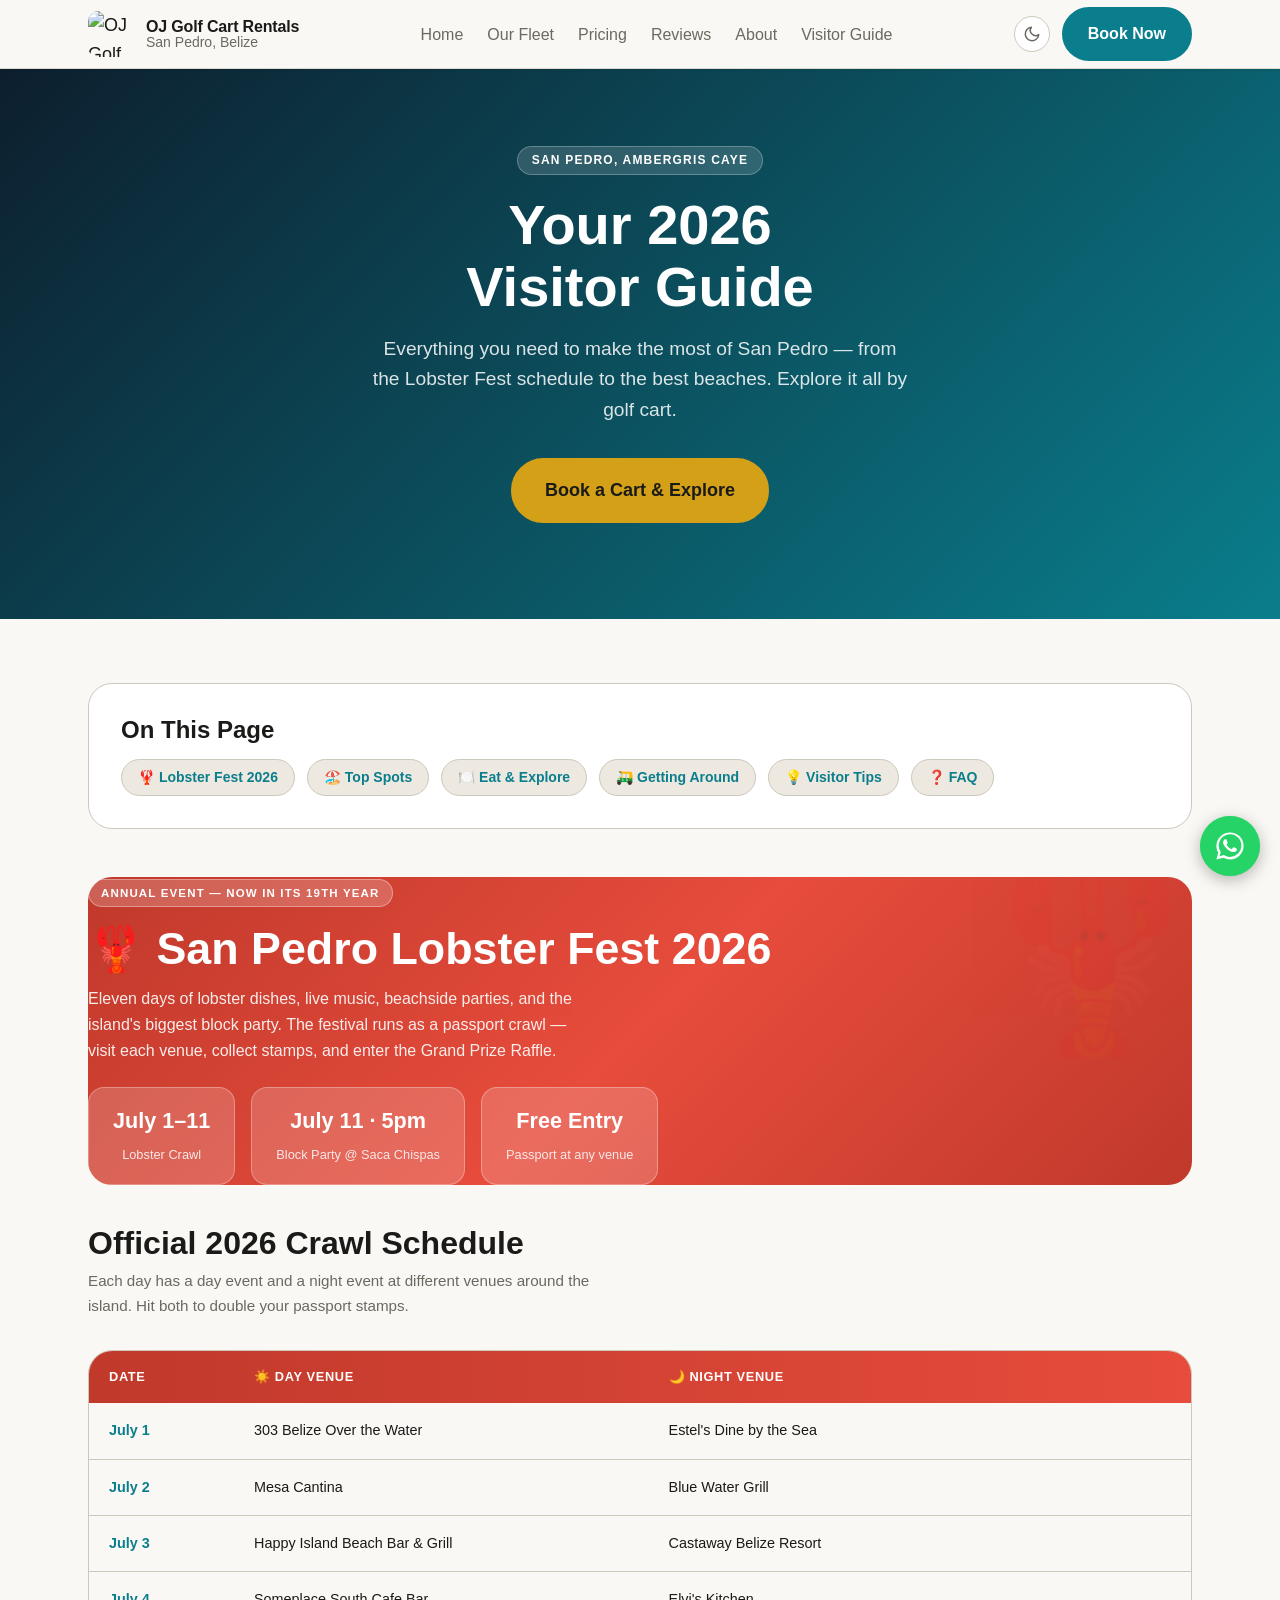
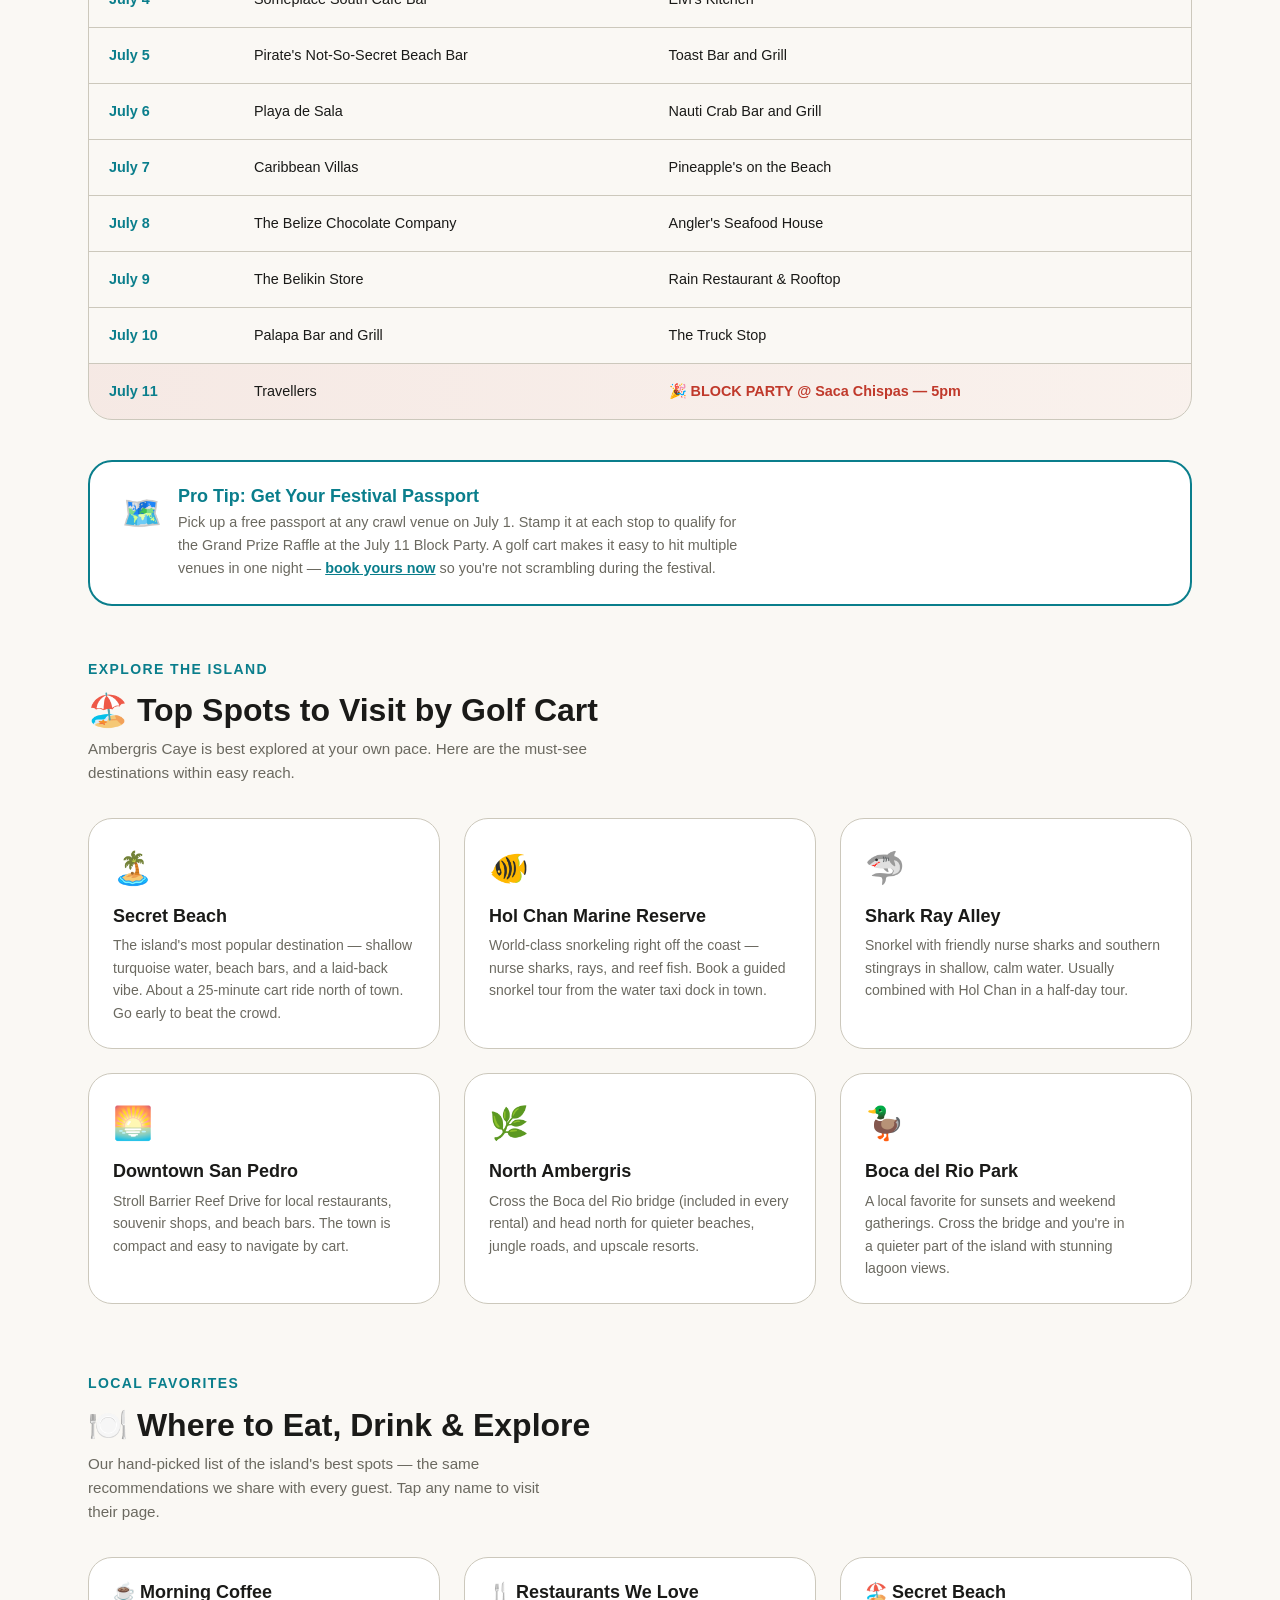
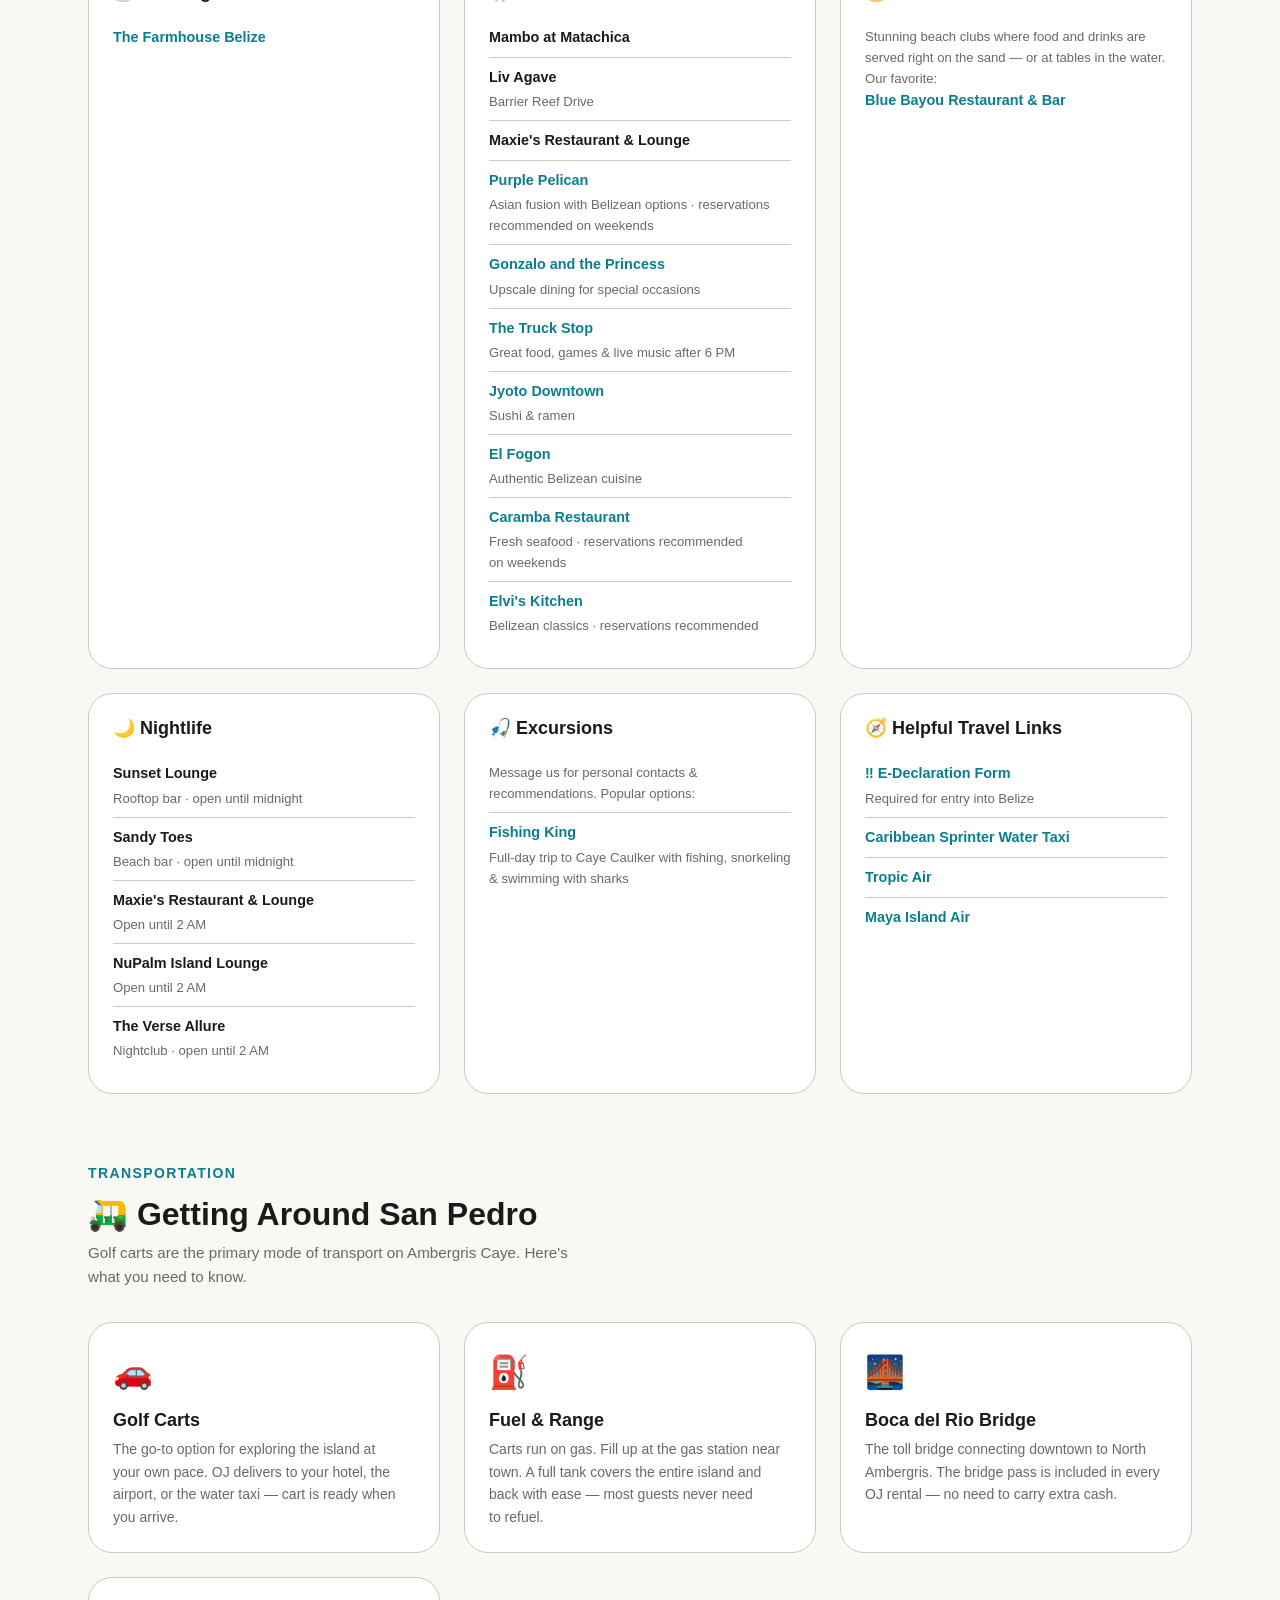
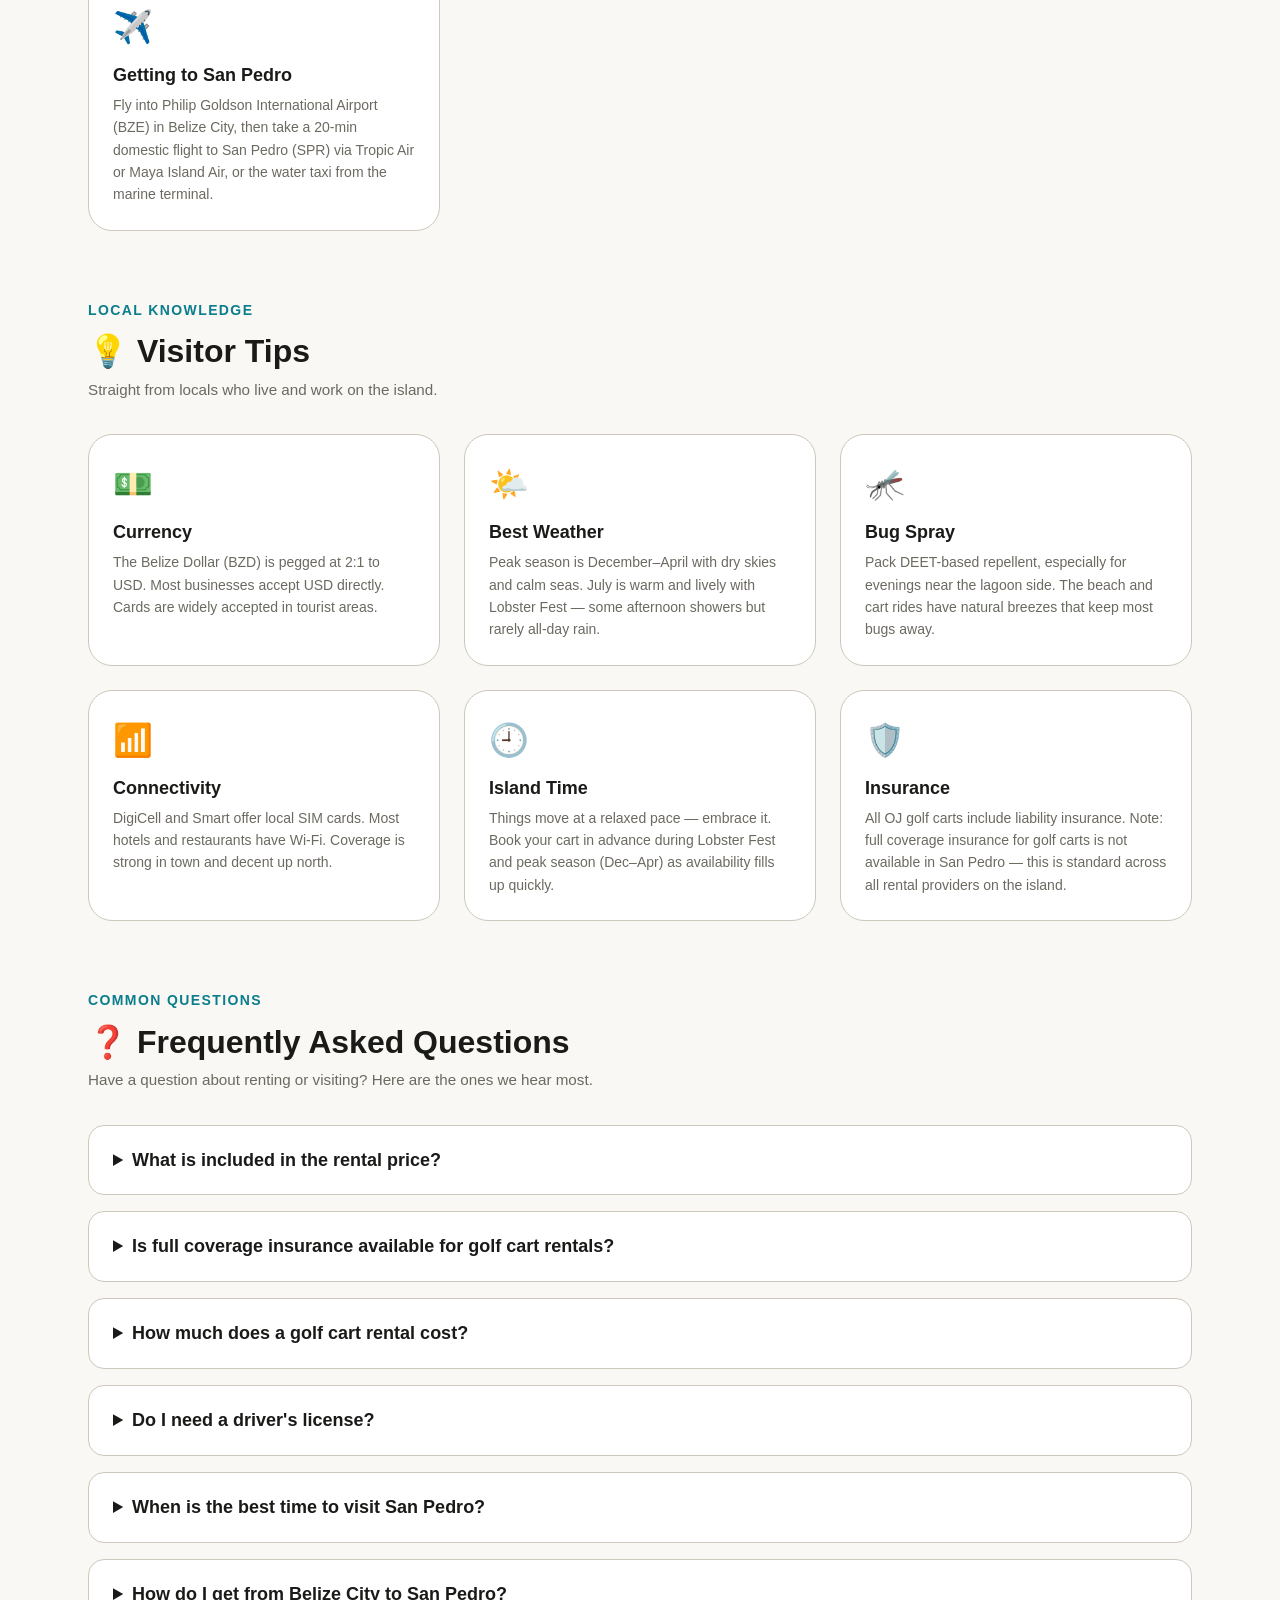
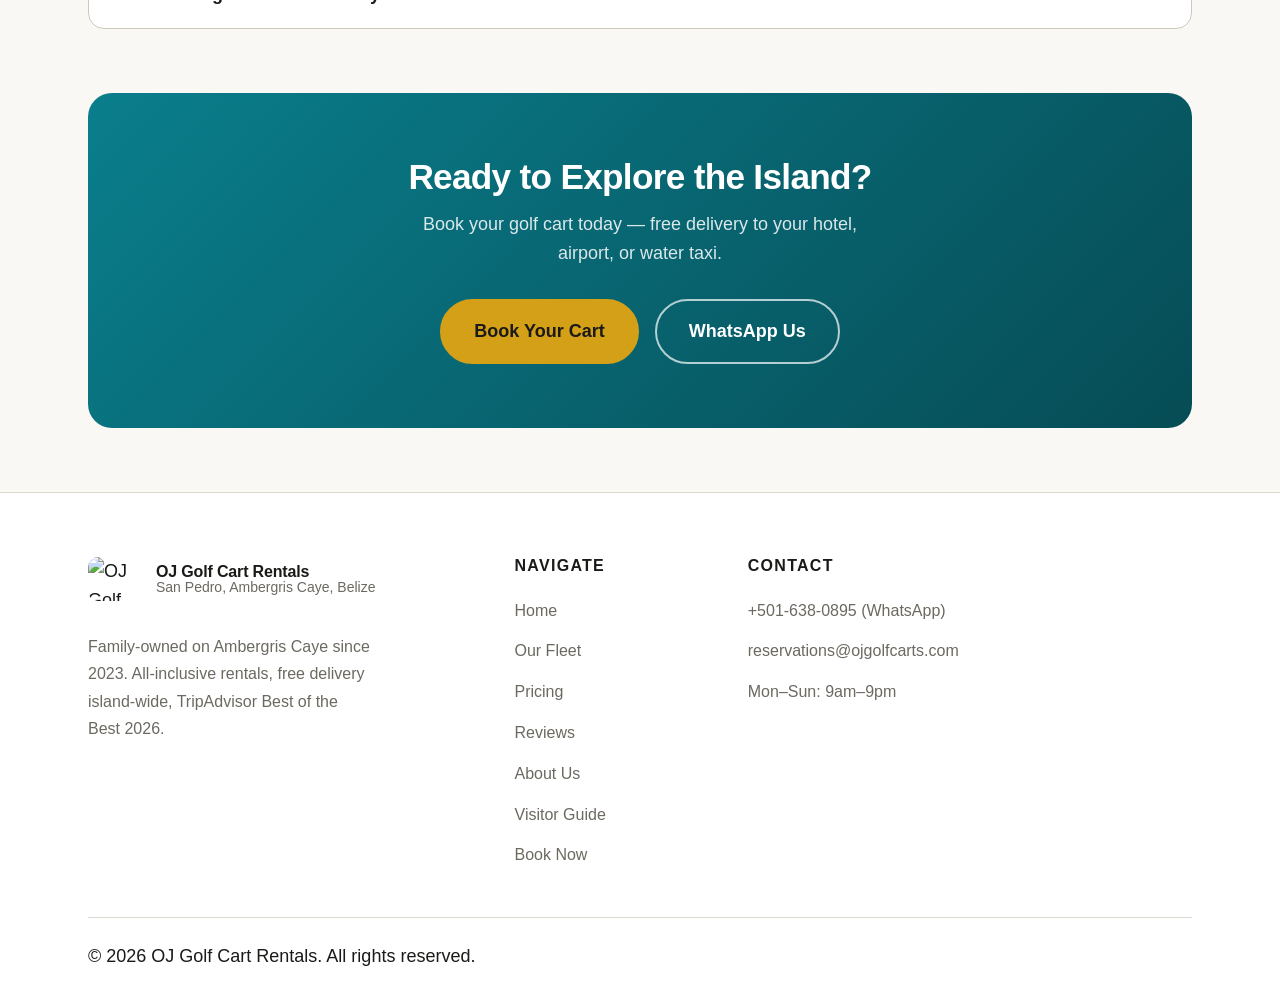
==== ambergris-caye/index.html @ 91554728 "Add Google Tag Manager GTM-W9NL2V86 to all pages Publishes the current live site source with the Goo" ====
<!DOCTYPE html>
<html lang="en">
<head>
  <meta charset="UTF-8" />
  <meta name="viewport" content="width=device-width, initial-scale=1.0" />

  <!-- Google Tag Manager -->
  <script>(function(w,d,s,l,i){w[l]=w[l]||[];w[l].push({'gtm.start':
  new Date().getTime(),event:'gtm.js'});var f=d.getElementsByTagName(s)[0],
  j=d.createElement(s),dl=l!='dataLayer'?'&l='+l:'';j.async=true;j.src=
  'https://www.googletagmanager.com/gtm.js?id='+i+dl;f.parentNode.insertBefore(j,f);
  })(window,document,'script','dataLayer','GTM-W9NL2V86');</script>
  <!-- End Google Tag Manager -->
  <title>Ambergris Caye Visitor Guide — San Pedro, Belize | OJ Golf Carts</title>
  <meta name="description" content="Your complete San Pedro, Belize visitor guide — 2026 Lobster Fest schedule, top spots, beaches, and tips for exploring Ambergris Caye by golf cart." />
  <link rel="canonical" href="https://www.ojgolfcarts.com/visitor-guide" />
  <link rel="preconnect" href="https://fonts.googleapis.com" crossorigin />
  <link rel="stylesheet" href="/css/base.css" />
  <link rel="stylesheet" href="/css/style.css" />
  <link rel="icon" type="image/svg+xml" href="data:image/svg+xml,<svg xmlns='http://www.w3.org/2000/svg' viewBox='0 0 32 32'><rect width='32' height='32' rx='8' fill='%230A7E8C'/><text x='16' y='23' text-anchor='middle' font-family='sans-serif' font-weight='900' font-size='18' fill='white'>OJ</text></svg>" />
  <style>
    /* ===== VISITOR GUIDE STYLES ===== */
    .vg-hero {
      background: linear-gradient(135deg, #0D1B2A 0%, #0A7E8C 100%);
      padding: clamp(5rem, 12vw, 9rem) 0 clamp(3rem, 8vw, 6rem);
      text-align: center;
      color: #fff;
      position: relative;
      overflow: hidden;
    }
    .vg-hero::before {
      content: '';
      position: absolute; inset: 0;
      background: url('images/fleet_teal_4p.webp') center/cover no-repeat;
      opacity: 0.12;
    }
    .vg-hero__content { position: relative; z-index: 1; }
    .vg-hero__label {
      display: inline-block;
      background: rgba(255,255,255,0.15);
      border: 1px solid rgba(255,255,255,0.25);
      color: #fff;
      font-size: 0.75rem;
      font-weight: 700;
      letter-spacing: 0.1em;
      text-transform: uppercase;
      padding: 4px 14px;
      border-radius: 999px;
      margin-bottom: 1.2rem;
    }
    .vg-hero h1 {
      font-size: clamp(2rem, 5vw, 3.5rem);
      font-weight: 900;
      line-height: 1.1;
      margin-bottom: 1rem;
      max-width: 14ch;
      margin-inline: auto;
    }
    .vg-hero p {
      font-size: clamp(1rem, 2vw, 1.2rem);
      opacity: 0.85;
      max-width: 52ch;
      margin: 0 auto 2rem;
      line-height: 1.6;
    }
    .vg-toc {
      background: var(--color-surface);
      border: 1px solid var(--color-border);
      border-radius: var(--radius-2xl);
      padding: var(--space-8);
      margin-bottom: var(--space-12);
    }
    .vg-toc h2 {
      font-size: var(--text-lg);
      font-weight: 700;
      margin-bottom: var(--space-4);
      color: var(--color-text);
    }
    .vg-toc ul {
      list-style: none;
      padding: 0;
      margin: 0;
      display: flex;
      flex-wrap: wrap;
      gap: var(--space-3);
    }
    .vg-toc ul li a {
      display: inline-block;
      background: var(--color-surface-offset);
      border: 1px solid var(--color-border);
      color: var(--color-primary);
      font-weight: 600;
      font-size: 0.875rem;
      padding: 6px 16px;
      border-radius: 999px;
      text-decoration: none;
      transition: background 0.2s, border-color 0.2s;
    }
    .vg-toc ul li a:hover {
      background: var(--color-primary);
      color: #fff;
      border-color: var(--color-primary);
    }
    /* Lobster Fest Section */
    .lobster-hero {
      background: linear-gradient(135deg, #c0392b 0%, #e74c3c 50%, #c0392b 100%);
      border-radius: var(--radius-2xl);
      padding: clamp(var(--space-8), 5vw, var(--space-14));
      color: #fff;
      margin-bottom: var(--space-10);
      position: relative;
      overflow: hidden;
    }
    .lobster-hero::before {
      content: '🦞';
      position: absolute;
      right: -20px; top: -20px;
      font-size: 12rem;
      opacity: 0.08;
      line-height: 1;
      pointer-events: none;
    }
    .lobster-hero .label {
      display: inline-block;
      background: rgba(255,255,255,0.2);
      border: 1px solid rgba(255,255,255,0.35);
      font-size: 0.72rem;
      font-weight: 700;
      letter-spacing: 0.1em;
      text-transform: uppercase;
      padding: 4px 12px;
      border-radius: 999px;
      margin-bottom: 1rem;
    }
    .lobster-hero h2 {
      font-size: clamp(1.6rem, 4vw, 2.8rem);
      font-weight: 900;
      line-height: 1.15;
      margin-bottom: 0.75rem;
    }
    .lobster-hero p { opacity: 0.9; font-size: 1rem; line-height: 1.6; max-width: 55ch; }
    .lobster-dates {
      display: flex;
      flex-wrap: wrap;
      gap: var(--space-4);
      margin-top: var(--space-6);
    }
    .lobster-date-badge {
      background: rgba(255,255,255,0.18);
      border: 1px solid rgba(255,255,255,0.3);
      border-radius: var(--radius-xl);
      padding: var(--space-4) var(--space-6);
      text-align: center;
    }
    .lobster-date-badge strong { display: block; font-size: 1.35rem; font-weight: 900; }
    .lobster-date-badge span { font-size: 0.8rem; opacity: 0.85; }
    /* Schedule table */
    .schedule-wrap {
      overflow-x: auto;
      border-radius: var(--radius-2xl);
      border: 1px solid var(--color-border);
      margin-bottom: var(--space-10);
    }
    .schedule-table {
      width: 100%;
      border-collapse: collapse;
      font-size: 0.9rem;
    }
    .schedule-table thead {
      background: linear-gradient(90deg, #c0392b, #e74c3c);
      color: #fff;
    }
    .schedule-table thead th {
      padding: var(--space-4) var(--space-5);
      text-align: left;
      font-weight: 700;
      font-size: 0.8rem;
      letter-spacing: 0.05em;
      text-transform: uppercase;
    }
    .schedule-table tbody tr {
      border-bottom: 1px solid var(--color-border);
      transition: background 0.15s;
    }
    .schedule-table tbody tr:last-child { border-bottom: none; }
    .schedule-table tbody tr:hover { background: var(--color-surface-offset); }
    .schedule-table td {
      padding: var(--space-4) var(--space-5);
      color: var(--color-text);
      vertical-align: top;
    }
    .schedule-table td:first-child {
      font-weight: 700;
      white-space: nowrap;
      color: var(--color-primary);
    }
    .schedule-table .block-party-row {
      background: linear-gradient(90deg, rgba(192,57,43,0.08), rgba(231,76,60,0.04));
    }
    .schedule-table .block-party-row td:last-child {
      font-weight: 700;
      color: #c0392b;
    }
    .passport-tip {
      background: var(--color-surface);
      border: 2px solid var(--color-primary);
      border-radius: var(--radius-2xl);
      padding: var(--space-6) var(--space-8);
      display: flex;
      gap: var(--space-4);
      align-items: flex-start;
      margin-bottom: var(--space-12);
    }
    .passport-tip__icon { font-size: 2rem; flex-shrink: 0; margin-top: 2px; }
    .passport-tip__text h3 { font-size: var(--text-base); font-weight: 700; margin-bottom: 4px; color: var(--color-primary); }
    .passport-tip__text p { font-size: 0.9rem; color: var(--color-text-muted); line-height: 1.6; margin: 0; }
    /* Tips grid */
    .tips-grid {
      display: grid;
      grid-template-columns: repeat(auto-fit, minmax(260px, 1fr));
      gap: var(--space-6);
      margin-bottom: var(--space-12);
    }
    .tip-card {
      background: var(--color-surface);
      border: 1px solid var(--color-border);
      border-radius: var(--radius-2xl);
      padding: var(--space-6);
    }
    .tip-card__icon { font-size: 2rem; margin-bottom: var(--space-3); }
    .tip-card h3 { font-size: var(--text-base); font-weight: 700; margin-bottom: var(--space-2); }
    .tip-card p { font-size: 0.875rem; color: var(--color-text-muted); line-height: 1.6; margin: 0; }
    /* Dining / recommendations list */
    .rec-grid {
      display: grid;
      grid-template-columns: repeat(auto-fit, minmax(280px, 1fr));
      gap: var(--space-6);
      margin-bottom: var(--space-8);
    }
    .rec-card {
      background: var(--color-surface);
      border: 1px solid var(--color-border);
      border-radius: var(--radius-2xl);
      padding: var(--space-6);
    }
    .rec-card h3 { font-size: var(--text-base); font-weight: 800; margin-bottom: var(--space-4); color: var(--color-text); display:flex; align-items:center; gap:8px; }
    .rec-card ul { list-style: none; margin: 0; padding: 0; }
    .rec-card li { font-size: 0.9rem; line-height: 1.6; padding: 8px 0; border-bottom: 1px solid var(--color-border); }
    .rec-card li:last-child { border-bottom: none; }
    .rec-card li .rec-name { font-weight: 700; }
    .rec-card li .rec-note { color: var(--color-text-muted); font-size: 0.82rem; display: block; margin-top: 2px; }
    .rec-card a { color: var(--color-primary); font-weight: 700; text-decoration: none; }
    .rec-card a:hover { text-decoration: underline; }
    /* Section headers */
    .vg-section-title {
      font-size: clamp(1.4rem, 3vw, 2rem);
      font-weight: 800;
      margin-bottom: var(--space-2);
      color: var(--color-text);
    }
    .vg-section-sub {
      color: var(--color-text-muted);
      font-size: 0.95rem;
      margin-bottom: var(--space-8);
      max-width: 60ch;
    }
    @media (max-width: 600px) {
      .schedule-table td, .schedule-table thead th { padding: var(--space-3); font-size: 0.82rem; }
      .lobster-dates { flex-direction: column; }
    }
  </style>
<!-- Google tag (gtag.js) -->
<script async src="https://www.googletagmanager.com/gtag/js?id=AW-16804478473"></script>
<script>
  window.dataLayer = window.dataLayer || [];
  function gtag(){dataLayer.push(arguments);}
  gtag('js', new Date());
  gtag('config', 'AW-16804478473');
</script>
  <style id="wa-float-style">
  #wa-float{
    position:fixed;
    right:20px;
    bottom:24px;
    z-index:900;
    width:60px;height:60px;
    background:#25D366;
    border-radius:50%;
    display:flex;align-items:center;justify-content:center;
    box-shadow:0 4px 16px rgba(0,0,0,0.28);
    transition:transform .18s ease, box-shadow .18s ease;
    -webkit-tap-highlight-color:transparent;
  }
  #wa-float:hover{transform:scale(1.08);box-shadow:0 6px 22px rgba(0,0,0,0.34);}
  #wa-float:active{transform:scale(0.96);}
  #wa-float svg{display:block;}
  /* Gentle attention pulse */
  #wa-float::before{
    content:"";position:absolute;inset:0;border-radius:50%;
    background:#25D366;opacity:.55;z-index:-1;
    animation:waPulse 2.6s ease-out infinite;
  }
  @keyframes waPulse{0%{transform:scale(1);opacity:.5;}70%{transform:scale(1.7);opacity:0;}100%{opacity:0;}}
  @media (prefers-reduced-motion: reduce){#wa-float::before{animation:none;}}
  /* Mobile: lift above the sticky "Reserve Your Cart" bottom bar so they never overlap */
  @media (max-width: 768px){
    #wa-float{width:56px;height:56px;right:16px;bottom:88px;z-index:350;}
  }
  </style>
</head>
<body>
<!-- Google Tag Manager (noscript) -->
<noscript><iframe src="https://www.googletagmanager.com/ns.html?id=GTM-W9NL2V86"
height="0" width="0" style="display:none;visibility:hidden"></iframe></noscript>
<!-- End Google Tag Manager (noscript) -->

  <!-- ===== NAV ===== -->
  <nav class="nav" id="main-nav" role="navigation" aria-label="Main navigation">
    <div class="container">
      <div class="nav__inner">
        <a href="/" class="nav__logo" aria-label="OJ Golf Cart Rentals - Home">
          <img src="images/oj_logo.jpg" alt="OJ Golf Cart Rental — San Pedro, Belize" width="46" height="46" style="width:46px;height:46px;object-fit:cover;border-radius:10px;display:block;" />
          <div class="nav__logo-text">
            <span class="nav__logo-name">OJ Golf Cart Rentals</span>
            <span class="nav__logo-sub">San Pedro, Belize</span>
          </div>
        </a>
        <ul class="nav__links" role="list">
          <li><a href="/">Home</a></li>
          <li><a href="index.html#fleet">Our Fleet</a></li>
          <li><a href="index.html#pricing">Pricing</a></li>
          <li><a href="index.html#reviews">Reviews</a></li>
          <li><a href="/about">About</a></li>
          <li><a href="/visitor-guide" aria-current="page">Visitor Guide</a></li>
        </ul>
        <div class="nav__actions">
          <button class="nav__toggle-theme" data-theme-toggle aria-label="Toggle dark mode"></button>
          <a href="/book" class="btn btn--primary" style="display:flex;">Book Now</a>
          <button class="nav__hamburger" aria-expanded="false" aria-label="Open menu">
            <span></span><span></span><span></span>
          </button>
        </div>
      </div>
    </div>
    <div class="nav__drawer" role="dialog" aria-label="Mobile navigation">
      <a href="/">Home</a>
      <a href="index.html#fleet">Our Fleet</a>
      <a href="index.html#pricing">Pricing</a>
      <a href="index.html#reviews">Reviews</a>
      <a href="/about">About Us</a>
      <a href="/visitor-guide">Visitor Guide</a>
      <div class="drawer-ctas">
        <a href="/book" class="btn btn--primary btn--lg" style="justify-content:center;">Book Now</a>
        <a href="https://wa.me/5016380895" class="btn btn--whatsapp btn--lg" style="justify-content:center;" target="_blank" rel="noopener">
          <svg width="18" height="18" viewBox="0 0 24 24" fill="currentColor"><path d="M17.472 14.382c-.297-.149-1.758-.867-2.03-.967-.273-.099-.471-.148-.67.15-.197.297-.767.966-.94 1.164-.173.199-.347.223-.644.075-.297-.15-1.255-.463-2.39-1.475-.883-.788-1.48-1.761-1.653-2.059-.173-.297-.018-.458.13-.606.134-.133.298-.347.446-.52.149-.174.198-.298.298-.497.099-.198.05-.371-.025-.52-.075-.149-.669-1.612-.916-2.207-.242-.579-.487-.5-.669-.51-.173-.008-.371-.01-.57-.01-.198 0-.52.074-.792.372-.272.297-1.04 1.016-1.04 2.479 0 1.462 1.065 2.875 1.213 3.074.149.198 2.096 3.2 5.077 4.487.709.306 1.262.489 1.694.625.712.227 1.36.195 1.871.118.571-.085 1.758-.719 2.006-1.413.248-.694.248-1.289.173-1.413-.074-.124-.272-.198-.57-.347m-5.421 7.403h-.004a9.87 9.87 0 01-5.031-1.378l-.361-.214-3.741.982.998-3.648-.235-.374a9.86 9.86 0 01-1.51-5.26c.001-5.45 4.436-9.884 9.888-9.884 2.64 0 5.122 1.03 6.988 2.898a9.825 9.825 0 012.893 6.994c-.003 5.45-4.437 9.884-9.885 9.884m8.413-18.297A11.815 11.815 0 0012.05 0C5.495 0 .16 5.335.157 11.892c0 2.096.547 4.142 1.588 5.945L.057 24l6.305-1.654a11.882 11.882 0 005.683 1.448h.005c6.554 0 11.89-5.335 11.893-11.893a11.821 11.821 0 00-3.48-8.413z"/></svg>
          WhatsApp Us
        </a>
      </div>
    </div>
  </nav>

  <!-- ===== HERO ===== -->
  <header class="vg-hero">
    <div class="container vg-hero__content">
      <span class="vg-hero__label">San Pedro, Ambergris Caye</span>
      <h1>Your 2026 Visitor Guide</h1>
      <p>Everything you need to make the most of San Pedro — from the Lobster Fest schedule to the best beaches. Explore it all by golf cart.</p>
      <a href="/book" class="btn btn--accent btn--lg">Book a Cart &amp; Explore</a>
    </div>
  </header>

  <main>
    <div class="container" style="padding-block: var(--space-16);">

      <!-- Table of Contents -->
      <nav class="vg-toc" aria-label="Page sections">
        <h2>On This Page</h2>
        <ul>
          <li><a href="#lobster-fest">🦞 Lobster Fest 2026</a></li>
          <li><a href="#top-spots">🏖️ Top Spots</a></li>
          <li><a href="#eat-explore">🍽️ Eat &amp; Explore</a></li>
          <li><a href="#getting-around">🛺 Getting Around</a></li>
          <li><a href="#tips">💡 Visitor Tips</a></li>
          <li><a href="#faq">❓ FAQ</a></li>
        </ul>
      </nav>

      <!-- ===== LOBSTER FEST SECTION ===== -->
      <section id="lobster-fest" aria-labelledby="lobster-title">

        <div class="lobster-hero">
          <span class="label">Annual Event — Now in its 19th Year</span>
          <h2 id="lobster-title">🦞 San Pedro Lobster Fest 2026</h2>
          <p>Eleven days of lobster dishes, live music, beachside parties, and the island's biggest block party. The festival runs as a passport crawl — visit each venue, collect stamps, and enter the Grand Prize Raffle.</p>
          <div class="lobster-dates">
            <div class="lobster-date-badge">
              <strong>July 1–11</strong>
              <span>Lobster Crawl</span>
            </div>
            <div class="lobster-date-badge">
              <strong>July 11 · 5pm</strong>
              <span>Block Party @ Saca Chispas</span>
            </div>
            <div class="lobster-date-badge">
              <strong>Free Entry</strong>
              <span>Passport at any venue</span>
            </div>
          </div>
        </div>

        <h3 class="vg-section-title">Official 2026 Crawl Schedule</h3>
        <p class="vg-section-sub">Each day has a day event and a night event at different venues around the island. Hit both to double your passport stamps.</p>

        <div class="schedule-wrap">
          <table class="schedule-table">
            <thead>
              <tr>
                <th>Date</th>
                <th>☀️ Day Venue</th>
                <th>🌙 Night Venue</th>
              </tr>
            </thead>
            <tbody>
              <tr>
                <td>July 1</td>
                <td>303 Belize Over the Water</td>
                <td>Estel's Dine by the Sea</td>
              </tr>
              <tr>
                <td>July 2</td>
                <td>Mesa Cantina</td>
                <td>Blue Water Grill</td>
              </tr>
              <tr>
                <td>July 3</td>
                <td>Happy Island Beach Bar &amp; Grill</td>
                <td>Castaway Belize Resort</td>
              </tr>
              <tr>
                <td>July 4</td>
                <td>Someplace South Cafe Bar</td>
                <td>Elvi's Kitchen</td>
              </tr>
              <tr>
                <td>July 5</td>
                <td>Pirate's Not-So-Secret Beach Bar</td>
                <td>Toast Bar and Grill</td>
              </tr>
              <tr>
                <td>July 6</td>
                <td>Playa de Sala</td>
                <td>Nauti Crab Bar and Grill</td>
              </tr>
              <tr>
                <td>July 7</td>
                <td>Caribbean Villas</td>
                <td>Pineapple's on the Beach</td>
              </tr>
              <tr>
                <td>July 8</td>
                <td>The Belize Chocolate Company</td>
                <td>Angler's Seafood House</td>
              </tr>
              <tr>
                <td>July 9</td>
                <td>The Belikin Store</td>
                <td>Rain Restaurant &amp; Rooftop</td>
              </tr>
              <tr>
                <td>July 10</td>
                <td>Palapa Bar and Grill</td>
                <td>The Truck Stop</td>
              </tr>
              <tr class="block-party-row">
                <td>July 11</td>
                <td>Travellers</td>
                <td>🎉 BLOCK PARTY @ Saca Chispas — 5pm</td>
              </tr>
            </tbody>
          </table>
        </div>

        <div class="passport-tip">
          <div class="passport-tip__icon">🗺️</div>
          <div class="passport-tip__text">
            <h3>Pro Tip: Get Your Festival Passport</h3>
            <p>Pick up a free passport at any crawl venue on July 1. Stamp it at each stop to qualify for the Grand Prize Raffle at the July 11 Block Party. A golf cart makes it easy to hit multiple venues in one night — <a href="/book" style="color:var(--color-primary);font-weight:600;">book yours now</a> so you're not scrambling during the festival.</p>
          </div>
        </div>

      </section>

      <!-- ===== TOP SPOTS ===== -->
      <section id="top-spots" aria-labelledby="spots-title" style="margin-bottom: var(--space-16);">
        <span class="section__label">Explore the Island</span>
        <h2 class="vg-section-title" id="spots-title">🏖️ Top Spots to Visit by Golf Cart</h2>
        <p class="vg-section-sub">Ambergris Caye is best explored at your own pace. Here are the must-see destinations within easy reach.</p>
        <div class="tips-grid">
          <div class="tip-card">
            <div class="tip-card__icon">🏝️</div>
            <h3>Secret Beach</h3>
            <p>The island's most popular destination — shallow turquoise water, beach bars, and a laid-back vibe. About a 25-minute cart ride north of town. Go early to beat the crowd.</p>
          </div>
          <div class="tip-card">
            <div class="tip-card__icon">🐠</div>
            <h3>Hol Chan Marine Reserve</h3>
            <p>World-class snorkeling right off the coast — nurse sharks, rays, and reef fish. Book a guided snorkel tour from the water taxi dock in town.</p>
          </div>
          <div class="tip-card">
            <div class="tip-card__icon">🦈</div>
            <h3>Shark Ray Alley</h3>
            <p>Snorkel with friendly nurse sharks and southern stingrays in shallow, calm water. Usually combined with Hol Chan in a half-day tour.</p>
          </div>
          <div class="tip-card">
            <div class="tip-card__icon">🌅</div>
            <h3>Downtown San Pedro</h3>
            <p>Stroll Barrier Reef Drive for local restaurants, souvenir shops, and beach bars. The town is compact and easy to navigate by cart.</p>
          </div>
          <div class="tip-card">
            <div class="tip-card__icon">🌿</div>
            <h3>North Ambergris</h3>
            <p>Cross the Boca del Rio bridge (included in every rental) and head north for quieter beaches, jungle roads, and upscale resorts.</p>
          </div>
          <div class="tip-card">
            <div class="tip-card__icon">🦆</div>
            <h3>Boca del Rio Park</h3>
            <p>A local favorite for sunsets and weekend gatherings. Cross the bridge and you're in a quieter part of the island with stunning lagoon views.</p>
          </div>
        </div>
      </section>

      <!-- ===== WHERE TO EAT & EXPLORE ===== -->
      <section id="eat-explore" aria-labelledby="eat-title" style="margin-bottom: var(--space-16);">
        <span class="section__label">Local Favorites</span>
        <h2 class="vg-section-title" id="eat-title">🍽️ Where to Eat, Drink &amp; Explore</h2>
        <p class="vg-section-sub">Our hand-picked list of the island's best spots — the same recommendations we share with every guest. Tap any name to visit their page.</p>

        <div class="rec-grid">
          <div class="rec-card">
            <h3>☕ Morning Coffee</h3>
            <ul>
              <li><a href="https://www.facebook.com/thefarmhousebelize/" target="_blank" rel="noopener">The Farmhouse Belize</a></li>
            </ul>
          </div>

          <div class="rec-card">
            <h3>🍴 Restaurants We Love</h3>
            <ul>
              <li><span class="rec-name">Mambo at Matachica</span></li>
              <li><span class="rec-name">Liv Agave</span><span class="rec-note">Barrier Reef Drive</span></li>
              <li><span class="rec-name">Maxie's Restaurant &amp; Lounge</span></li>
              <li><a href="https://purplepelican.bz/" target="_blank" rel="noopener">Purple Pelican</a><span class="rec-note">Asian fusion with Belizean options · reservations recommended on weekends</span></li>
              <li><a href="https://www.gonzaloandtheprincess.com/" target="_blank" rel="noopener">Gonzalo and the Princess</a><span class="rec-note">Upscale dining for special occasions</span></li>
              <li><a href="https://truckstopbz.com/" target="_blank" rel="noopener">The Truck Stop</a><span class="rec-note">Great food, games &amp; live music after 6 PM</span></li>
              <li><a href="https://www.facebook.com/ramenbelize/" target="_blank" rel="noopener">Jyoto Downtown</a><span class="rec-note">Sushi &amp; ramen</span></li>
              <li><a href="https://www.elfogonbelize.com/" target="_blank" rel="noopener">El Fogon</a><span class="rec-note">Authentic Belizean cuisine</span></li>
              <li><a href="https://carambarestaurant.bz/" target="_blank" rel="noopener">Caramba Restaurant</a><span class="rec-note">Fresh seafood · reservations recommended on weekends</span></li>
              <li><a href="https://www.elviskitchen.com/" target="_blank" rel="noopener">Elvi's Kitchen</a><span class="rec-note">Belizean classics · reservations recommended</span></li>
            </ul>
          </div>

          <div class="rec-card">
            <h3>🏖️ Secret Beach</h3>
            <ul>
              <li><span class="rec-note" style="margin-top:0;">Stunning beach clubs where food and drinks are served right on the sand — or at tables in the water. Our favorite:</span><a href="https://www.facebook.com/bluebayousecretbeach/" target="_blank" rel="noopener">Blue Bayou Restaurant &amp; Bar</a></li>
            </ul>
          </div>

          <div class="rec-card">
            <h3>🌙 Nightlife</h3>
            <ul>
              <li><span class="rec-name">Sunset Lounge</span><span class="rec-note">Rooftop bar · open until midnight</span></li>
              <li><span class="rec-name">Sandy Toes</span><span class="rec-note">Beach bar · open until midnight</span></li>
              <li><span class="rec-name">Maxie's Restaurant &amp; Lounge</span><span class="rec-note">Open until 2 AM</span></li>
              <li><span class="rec-name">NuPalm Island Lounge</span><span class="rec-note">Open until 2 AM</span></li>
              <li><span class="rec-name">The Verse Allure</span><span class="rec-note">Nightclub · open until 2 AM</span></li>
            </ul>
          </div>

          <div class="rec-card">
            <h3>🎣 Excursions</h3>
            <ul>
              <li><span class="rec-note" style="margin-top:0;">Message us for personal contacts &amp; recommendations. Popular options:</span></li>
              <li><a href="https://www.tiktok.com/@fishing.king.beli" target="_blank" rel="noopener">Fishing King</a><span class="rec-note">Full-day trip to Caye Caulker with fishing, snorkeling &amp; swimming with sharks</span></li>
            </ul>
          </div>

          <div class="rec-card">
            <h3>🧭 Helpful Travel Links</h3>
            <ul>
              <li><a href="https://ideclare.gov.bz/Belize_Digital_Forms/" target="_blank" rel="noopener">‼️ E-Declaration Form</a><span class="rec-note">Required for entry into Belize</span></li>
              <li><a href="http://sprinter.bz/" target="_blank" rel="noopener">Caribbean Sprinter Water Taxi</a></li>
              <li><a href="https://www.tropicair.com/" target="_blank" rel="noopener">Tropic Air</a></li>
              <li><a href="https://www.mayaislandair.com/belize-flights-san-pedro/" target="_blank" rel="noopener">Maya Island Air</a></li>
            </ul>
          </div>
        </div>
      </section>

      <!-- ===== GETTING AROUND ===== -->
      <section id="getting-around" aria-labelledby="getting-title" style="margin-bottom: var(--space-16);">
        <span class="section__label">Transportation</span>
        <h2 class="vg-section-title" id="getting-title">🛺 Getting Around San Pedro</h2>
        <p class="vg-section-sub">Golf carts are the primary mode of transport on Ambergris Caye. Here's what you need to know.</p>
        <div class="tips-grid">
          <div class="tip-card">
            <div class="tip-card__icon">🚗</div>
            <h3>Golf Carts</h3>
            <p>The go-to option for exploring the island at your own pace. OJ delivers to your hotel, the airport, or the water taxi — cart is ready when you arrive.</p>
          </div>
          <div class="tip-card">
            <div class="tip-card__icon">⛽</div>
            <h3>Fuel &amp; Range</h3>
            <p>Carts run on gas. Fill up at the gas station near town. A full tank covers the entire island and back with ease — most guests never need to refuel.</p>
          </div>
          <div class="tip-card">
            <div class="tip-card__icon">🌉</div>
            <h3>Boca del Rio Bridge</h3>
            <p>The toll bridge connecting downtown to North Ambergris. The bridge pass is included in every OJ rental — no need to carry extra cash.</p>
          </div>
          <div class="tip-card">
            <div class="tip-card__icon">✈️</div>
            <h3>Getting to San Pedro</h3>
            <p>Fly into Philip Goldson International Airport (BZE) in Belize City, then take a 20-min domestic flight to San Pedro (SPR) via Tropic Air or Maya Island Air, or the water taxi from the marine terminal.</p>
          </div>
        </div>
      </section>

      <!-- ===== TIPS ===== -->
      <section id="tips" aria-labelledby="tips-title" style="margin-bottom: var(--space-16);">
        <span class="section__label">Local Knowledge</span>
        <h2 class="vg-section-title" id="tips-title">💡 Visitor Tips</h2>
        <p class="vg-section-sub">Straight from locals who live and work on the island.</p>
        <div class="tips-grid">
          <div class="tip-card">
            <div class="tip-card__icon">💵</div>
            <h3>Currency</h3>
            <p>The Belize Dollar (BZD) is pegged at 2:1 to USD. Most businesses accept USD directly. Cards are widely accepted in tourist areas.</p>
          </div>
          <div class="tip-card">
            <div class="tip-card__icon">🌤️</div>
            <h3>Best Weather</h3>
            <p>Peak season is December–April with dry skies and calm seas. July is warm and lively with Lobster Fest — some afternoon showers but rarely all-day rain.</p>
          </div>
          <div class="tip-card">
            <div class="tip-card__icon">🦟</div>
            <h3>Bug Spray</h3>
            <p>Pack DEET-based repellent, especially for evenings near the lagoon side. The beach and cart rides have natural breezes that keep most bugs away.</p>
          </div>
          <div class="tip-card">
            <div class="tip-card__icon">📶</div>
            <h3>Connectivity</h3>
            <p>DigiCell and Smart offer local SIM cards. Most hotels and restaurants have Wi-Fi. Coverage is strong in town and decent up north.</p>
          </div>
          <div class="tip-card">
            <div class="tip-card__icon">🕘</div>
            <h3>Island Time</h3>
            <p>Things move at a relaxed pace — embrace it. Book your cart in advance during Lobster Fest and peak season (Dec–Apr) as availability fills up quickly.</p>
          </div>
          <div class="tip-card">
            <div class="tip-card__icon">🛡️</div>
            <h3>Insurance</h3>
            <p>All OJ golf carts include liability insurance. Note: full coverage insurance for golf carts is not available in San Pedro — this is standard across all rental providers on the island.</p>
          </div>
        </div>
      </section>

      <!-- ===== FAQ ===== -->
      <section id="faq" aria-labelledby="faq-title" style="margin-bottom: var(--space-16);">
        <span class="section__label">Common Questions</span>
        <h2 class="vg-section-title" id="faq-title">❓ Frequently Asked Questions</h2>
        <p class="vg-section-sub">Have a question about renting or visiting? Here are the ones we hear most.</p>
        <div style="display:flex;flex-direction:column;gap:var(--space-4);">
          <details style="background:var(--color-surface);border:1px solid var(--color-border);border-radius:var(--radius-xl);padding:var(--space-5) var(--space-6);">
            <summary style="font-weight:700;cursor:pointer;font-size:var(--text-base);color:var(--color-text);">What is included in the rental price?</summary>
            <p style="margin-top:var(--space-3);color:var(--color-text-muted);line-height:1.7;font-size:0.9rem;">All rentals include tax, liability insurance, the Boca del Rio bridge pass, free delivery and pickup island-wide, and 24/7 roadside assistance. The price you see is the price you pay — no surprise fees at pickup.</p>
          </details>
          <details style="background:var(--color-surface);border:1px solid var(--color-border);border-radius:var(--radius-xl);padding:var(--space-5) var(--space-6);">
            <summary style="font-weight:700;cursor:pointer;font-size:var(--text-base);color:var(--color-text);">Is full coverage insurance available for golf cart rentals?</summary>
            <p style="margin-top:var(--space-3);color:var(--color-text-muted);line-height:1.7;font-size:0.9rem;">No — full coverage insurance for golf carts is not available in San Pedro, Belize. This is standard across all rental providers on the island. All OJ rentals include liability insurance as required.</p>
          </details>
          <details style="background:var(--color-surface);border:1px solid var(--color-border);border-radius:var(--radius-xl);padding:var(--space-5) var(--space-6);">
            <summary style="font-weight:700;cursor:pointer;font-size:var(--text-base);color:var(--color-text);">How much does a golf cart rental cost?</summary>
            <p style="margin-top:var(--space-3);color:var(--color-text-muted);line-height:1.7;font-size:0.9rem;">4-person carts start at $45 USD/24hr. 6-person carts are $75 USD/24hr. Decoration add-ons (birthdays, bachelorettes, anniversaries) are $40 USD extra. Multi-day discounts are available — WhatsApp us for a quote.</p>
          </details>
          <details style="background:var(--color-surface);border:1px solid var(--color-border);border-radius:var(--radius-xl);padding:var(--space-5) var(--space-6);">
            <summary style="font-weight:700;cursor:pointer;font-size:var(--text-base);color:var(--color-text);">Do I need a driver's license?</summary>
            <p style="margin-top:var(--space-3);color:var(--color-text-muted);line-height:1.7;font-size:0.9rem;">A valid driver's license is recommended but not required to rent. You must be at least 18 years old to operate a golf cart in San Pedro.</p>
          </details>
          <details style="background:var(--color-surface);border:1px solid var(--color-border);border-radius:var(--radius-xl);padding:var(--space-5) var(--space-6);">
            <summary style="font-weight:700;cursor:pointer;font-size:var(--text-base);color:var(--color-text);">When is the best time to visit San Pedro?</summary>
            <p style="margin-top:var(--space-3);color:var(--color-text-muted);line-height:1.7;font-size:0.9rem;">December through April is peak season with the driest weather. July is fantastic for Lobster Fest. The island is beautiful year-round — shoulder months (May–June, September–November) offer great value with fewer crowds.</p>
          </details>
          <details style="background:var(--color-surface);border:1px solid var(--color-border);border-radius:var(--radius-xl);padding:var(--space-5) var(--space-6);">
            <summary style="font-weight:700;cursor:pointer;font-size:var(--text-base);color:var(--color-text);">How do I get from Belize City to San Pedro?</summary>
            <p style="margin-top:var(--space-3);color:var(--color-text-muted);line-height:1.7;font-size:0.9rem;">From Philip Goldson International Airport (BZE), take a 20-minute domestic flight with Tropic Air or Maya Island Air to San Pedro (SPR). Alternatively, take a taxi to the marine terminal and board the Belize Express or San Pedro Belize Express water taxi — about 75 minutes.</p>
          </details>
        </div>
      </section>

      <!-- CTA -->
      <div class="cta-banner" style="text-align:center;">
        <h2 class="cta-banner__title" style="color:#fff;font-size:clamp(1.5rem,3vw,2.2rem);font-weight:900;margin-bottom:var(--space-3);">Ready to Explore the Island?</h2>
        <p style="color:rgba(255,255,255,0.85);margin-bottom:var(--space-8);max-width:45ch;margin-inline:auto;">Book your golf cart today — free delivery to your hotel, airport, or water taxi.</p>
        <div style="display:flex;gap:var(--space-4);justify-content:center;flex-wrap:wrap;">
          <a href="/book" class="btn btn--accent btn--lg">Book Your Cart</a>
          <a href="https://wa.me/5016380895" class="btn btn--outline-white btn--lg" target="_blank" rel="noopener">WhatsApp Us</a>
        </div>
      </div>

    </div>
  </main>

  <!-- ===== FOOTER ===== -->
  <footer class="footer" role="contentinfo">
    <div class="container">
      <div class="footer__grid">
        <div>
          <a href="/" class="nav__logo" style="margin-bottom:var(--space-4);display:inline-flex;">
            <img src="images/oj_logo.jpg" alt="OJ Golf Cart Rental logo" width="44" height="44" style="width:44px;height:44px;object-fit:cover;border-radius:10px;display:block;" />
            <div class="nav__logo-text" style="margin-left:var(--space-3)">
              <span class="nav__logo-name">OJ Golf Cart Rentals</span>
              <span class="nav__logo-sub">San Pedro, Ambergris Caye, Belize</span>
            </div>
          </a>
          <p class="footer__brand-desc">Family-owned on Ambergris Caye since 2023. All-inclusive rentals, free delivery island-wide, TripAdvisor Best of the Best 2026.</p>
        </div>
        <div>
          <h3 class="footer__col-title">Navigate</h3>
          <ul class="footer__links">
            <li><a href="/">Home</a></li>
            <li><a href="index.html#fleet">Our Fleet</a></li>
            <li><a href="index.html#pricing">Pricing</a></li>
            <li><a href="index.html#reviews">Reviews</a></li>
            <li><a href="/about">About Us</a></li>
            <li><a href="/visitor-guide">Visitor Guide</a></li>
            <li><a href="/book">Book Now</a></li>
          </ul>
        </div>
        <div>
          <h3 class="footer__col-title">Contact</h3>
          <ul class="footer__links">
            <li><a href="https://wa.me/5016380895" target="_blank" rel="noopener">+501-638-0895 (WhatsApp)</a></li>
            <li><a href="mailto:reservations@ojgolfcarts.com">reservations@ojgolfcarts.com</a></li>
            <li><a href="#">Mon–Sun: 9am–9pm</a></li>
          </ul>
        </div>
      </div>
      <div class="footer__bottom">
        <p>&copy; 2026 OJ Golf Cart Rentals. All rights reserved.</p>
      </div>
    </div>
  </footer>

  <script src="/js/main.js"></script>
<script data-pplx-inline-edit>
(function () {
  if (window === window.top) return;

  const allowedParentOrigins = ["https://www.perplexity.ai","https://perplexity.ai","https://testing.perplexity.ai","https://staging.perplexity.ai","https://*.preview.i.perplexity.ai","http://localhost:3000","http://127.0.0.1:3000","http://localhost:5173","http://127.0.0.1:5173"];
  const MAX_FONT_BYTES = 500 * 1024;
  const MAX_TOTAL_FONT_BYTES = 2 * 1024 * 1024;
  let scrollForwarding = false;
  let scrollRaf = 0;
  let trustedTopOrigin = null;

  // Allow entries like "https://*.preview.i.perplexity.ai" — the wildcard
  // matches a single DNS label (no dots), so "https://*.foo" cannot stretch
  // across multiple labels.
  function matchesAllowedOrigin(origin) {
    if (!origin) return false;
    for (const entry of allowedParentOrigins) {
      if (!entry.includes("*")) {
        if (entry === origin) return true;
        continue;
      }
      const pattern = new RegExp(
        "^" +
          entry.replace(/[.+?^${}()|[\]\\]/g, "\\$&").replace(/\*/g, "[^.]+") +
          "$",
      );
      if (pattern.test(origin)) return true;
    }
    return false;
  }

  // Trust decision: when the sender is same-origin-visible (event.origin is a
  // real origin like https://www.perplexity.ai) we trust event.origin directly.
  // When event.origin is "null" (opaque broker srcdoc), we fall back to the
  // broker's stamped `parentOrigin` to identify the top window. The fallback
  // is claim-only — we rely on the browser's native `targetOrigin` enforcement
  // on the response path (see postToTrustedTop) to ensure replies can't be
  // delivered to anyone but the actual top window of that claimed origin.
  function getTrustedParentOrigin(event) {
    const forwardedParentOrigin =
      typeof event.data.parentOrigin === "string" ? event.data.parentOrigin : null;
    const parentOrigin = event.origin === "null" ? forwardedParentOrigin : event.origin;
    return matchesAllowedOrigin(parentOrigin) ? parentOrigin : null;
  }

  // All responses go to window.top with targetOrigin = the allowlisted origin.
  // An attacker that iframes us inside their own null-origin broker can claim
  // any parentOrigin they like, but the browser will drop the reply whenever
  // the real top's origin doesn't match — so the screenshot never leaves.
  function postToTrustedTop(message) {
    if (!trustedTopOrigin) return;
    try {
      window.top.postMessage(message, trustedTopOrigin);
    } catch (_error) {}
  }

  function inlineAll(original, clone) {
    if (original.nodeType !== 1 || clone.nodeType !== 1) return;

    try {
      const computedStyle = getComputedStyle(original);
      // cssText on a computed style is the serialized declaration in modern
      // Chromium/Safari — a single read beats enumerating ~400 longhand
      // properties. Firefox returns "" here, so we fall back on empty.
      const serialized = computedStyle.cssText;
      if (serialized) {
        clone.style.cssText = serialized;
      } else {
        const parts = new Array(computedStyle.length);
        for (let index = 0; index < computedStyle.length; index += 1) {
          const property = computedStyle[index];
          parts[index] = `${property}:${computedStyle.getPropertyValue(property)};`;
        }
        clone.style.cssText = parts.join("");
      }
    } catch (_error) {}

    const originalChildren = original.children;
    const clonedChildren = clone.children;
    for (
      let index = 0;
      index < originalChildren.length && index < clonedChildren.length;
      index += 1
    ) {
      inlineAll(originalChildren[index], clonedChildren[index]);
    }
  }

  function extractFontUrl(srcValue) {
    const matches = [
      ...srcValue.matchAll(
        /url\(["']?([^"')]+)["']?\)(?:\s*format\(["']?([^"')]+)["']?\))?/gi,
      ),
    ];
    if (matches.length === 0) return null;
    const woff2 = matches.find((m) => m[2] && m[2].toLowerCase().includes("woff2"));
    if (woff2) return woff2[1];
    const woff = matches.find((m) => m[2] && m[2].toLowerCase().includes("woff"));
    if (woff) return woff[1];
    return matches[0][1];
  }

  // Cache resolved font URL -> data URI across captures. Fonts on a page
  // essentially never change, and a batch run emits multiple captures back to
  // back — without this we'd refetch + re-base64 every time.
  const fontDataUriCache = new Map();
  const SRC_DECLARATION_RE = /src\s*:\s*[^;}]+/i;

  async function fetchAsDataUri(url) {
    if (fontDataUriCache.has(url)) return fontDataUriCache.get(url);
    let dataUri = null;
    try {
      const response = await fetch(url, { mode: "cors", credentials: "omit" });
      if (response.ok) {
        const blob = await response.blob();
        if (blob.size <= MAX_FONT_BYTES) {
          dataUri = await new Promise((resolve) => {
            const reader = new FileReader();
            reader.onloadend = () =>
              resolve(typeof reader.result === "string" ? reader.result : null);
            reader.onerror = () => resolve(null);
            reader.readAsDataURL(blob);
          });
        }
      }
    } catch (_error) {
      dataUri = null;
    }
    fontDataUriCache.set(url, dataUri);
    return dataUri;
  }

  function collectFontFaceRuleTexts() {
    const rules = [];
    for (const sheet of document.styleSheets) {
      let cssRules;
      try {
        cssRules = sheet.cssRules;
      } catch (_error) {
        continue;
      }
      if (!cssRules) continue;
      for (const rule of cssRules) {
        const cssText = rule.cssText || "";
        if (cssText.startsWith("@font-face")) rules.push(cssText);
      }
    }
    return rules;
  }

  async function buildInlinedFontCss() {
    const ruleTexts = collectFontFaceRuleTexts();
    if (ruleTexts.length === 0) return null;

    const resolved = ruleTexts.map((cssText) => {
      if (!SRC_DECLARATION_RE.test(cssText)) return null;
      const srcMatch = cssText.match(/src\s*:\s*([^;}]+)[;}]/i);
      if (!srcMatch) return null;
      const url = extractFontUrl(srcMatch[1]);
      if (!url) return null;
      try {
        return { cssText, url: new URL(url, document.baseURI).href };
      } catch (_error) {
        return null;
      }
    });

    const dataUris = await Promise.all(
      resolved.map((entry) => (entry ? fetchAsDataUri(entry.url) : Promise.resolve(null))),
    );

    const inlined = [];
    let totalBytes = 0;
    for (let index = 0; index < resolved.length; index += 1) {
      const entry = resolved[index];
      const dataUri = dataUris[index];
      if (!entry || !dataUri) continue;
      const approxBytes = dataUri.length * 0.75;
      if (totalBytes + approxBytes > MAX_TOTAL_FONT_BYTES) break;
      totalBytes += approxBytes;
      inlined.push(entry.cssText.replace(SRC_DECLARATION_RE, `src: url("${dataUri}")`));
    }
    return inlined.length > 0 ? inlined.join("\n") : null;
  }

  function stripExternal(clone) {
    const images = clone.querySelectorAll("img");
    for (let index = 0; index < images.length; index += 1) {
      const src = images[index].getAttribute("src");
      if (src && !src.startsWith("data:")) images[index].removeAttribute("src");
    }

    const elements = clone.querySelectorAll("*");
    for (let index = 0; index < elements.length; index += 1) {
      const style = elements[index].style.cssText;
      if (style && style.includes("url(")) {
        elements[index].style.cssText = style.replace(
          /url\(["']?(?!data:)[^)"']*["']?\)/gi,
          "none",
        );
      }
    }
  }

  function emitScroll() {
    scrollRaf = 0;
    if (!scrollForwarding) return;
    postToTrustedTop({
      type: "INLINE_EDIT_SCROLL",
      scrollX: window.scrollX,
      scrollY: window.scrollY,
    });
  }

  window.addEventListener(
    "scroll",
    function () {
      if (!scrollForwarding || scrollRaf) return;
      scrollRaf = requestAnimationFrame(emitScroll);
    },
    { passive: true, capture: true },
  );

  async function handleCaptureRequest(event) {
    const requestId = event.data.requestId;
    const scrollX = window.scrollX;
    const scrollY = window.scrollY;
    const width = window.innerWidth;
    const height = window.innerHeight;

    function postResult(dataUrl) {
      postToTrustedTop({
        type: "INLINE_EDIT_SCREENSHOT_RESULT",
        requestId,
        dataUrl,
        scrollX,
        scrollY,
      });
    }

    try {
      // Wait for any pending web fonts to resolve so both inline metrics and
      // the @font-face inlining below see the same loaded faces.
      if (document.fonts && document.fonts.ready) {
        try {
          await document.fonts.ready;
        } catch (_error) {}
      }

      const clone = document.documentElement.cloneNode(true);
      inlineAll(document.documentElement, clone);

      const removedNodes = clone.querySelectorAll("script,link[rel=\"stylesheet\"],style");
      for (let index = 0; index < removedNodes.length; index += 1) {
        removedNodes[index].remove();
      }

      stripExternal(clone);

      // Re-embed web fonts as data-URI @font-face rules so the SVG rasterizer
      // can resolve them — external font URLs aren't fetched during
      // foreignObject rendering, which would otherwise force a fallback face
      // and change text metrics.
      const inlinedFontCss = await buildInlinedFontCss();
      if (inlinedFontCss) {
        const styleEl = document.createElement("style");
        styleEl.textContent = inlinedFontCss;
        const head = clone.querySelector("head");
        if (head) head.appendChild(styleEl);
        else clone.insertBefore(styleEl, clone.firstChild);
      }

      const html = new XMLSerializer().serializeToString(clone);
      const svg =
        `<svg xmlns="http://www.w3.org/2000/svg" width="${width}" height="${height}">` +
        '<foreignObject width="100%" height="100%">' +
        `<div xmlns="http://www.w3.org/1999/xhtml" style="width:${width}px;height:${height}px;overflow:hidden">` +
        `<div style="position:relative;left:-${scrollX}px;top:-${scrollY}px">` +
        html +
        "</div></div></foreignObject></svg>";
      const svgUrl = `data:image/svg+xml;charset=utf-8,${encodeURIComponent(svg)}`;
      const image = new Image();
      image.onload = function () {
        const canvas = document.createElement("canvas");
        canvas.width = width;
        canvas.height = height;
        canvas.getContext("2d").drawImage(image, 0, 0);
        postResult(canvas.toDataURL("image/png"));
      };
      image.onerror = function () {
        postResult(null);
      };
      image.src = svgUrl;
    } catch (_error) {
      postResult(null);
    }
  }

  window.addEventListener("message", function (event) {
    if (!event.data) return;
    // Only accept messages from the direct parent frame. Blocks sibling /
    // unrelated-window postMessage senders that could otherwise reach us.
    if (event.source !== window.parent) return;

    const trustedParentOrigin = getTrustedParentOrigin(event);
    if (!trustedParentOrigin) return;
    trustedTopOrigin = trustedParentOrigin;

    if (event.data.type === "INLINE_EDIT_SCROLL_START") {
      scrollForwarding = true;
      emitScroll();
      return;
    }

    if (event.data.type === "INLINE_EDIT_SCROLL_STOP") {
      scrollForwarding = false;
      if (scrollRaf) cancelAnimationFrame(scrollRaf);
      scrollRaf = 0;
      return;
    }

    if (event.data.type !== "INLINE_EDIT_CAPTURE_REQUEST") return;

    handleCaptureRequest(event);
  });
})();


</script>  <!-- ===== FLOATING WHATSAPP CHAT BUTTON ===== -->
  <a href="https://wa.me/5016380895?text=Hi%20OJ%20Golf%20Cart%20Rentals!%20I%27d%20like%20to%20ask%20about%20renting%20a%20cart."
     id="wa-float"
     target="_blank" rel="noopener"
     aria-label="Chat with us on WhatsApp"
     title="Chat with us on WhatsApp">
    <svg viewBox="0 0 32 32" width="34" height="34" aria-hidden="true" focusable="false">
      <path fill="#ffffff" d="M16.003 3.2c-7.06 0-12.8 5.74-12.8 12.8 0 2.257.593 4.463 1.72 6.405L3.2 28.8l6.57-1.717a12.74 12.74 0 0 0 6.23 1.62h.005c7.06 0 12.8-5.74 12.8-12.8 0-3.42-1.332-6.635-3.75-9.053A12.72 12.72 0 0 0 16.003 3.2zm0 23.04h-.004a10.6 10.6 0 0 1-5.4-1.48l-.387-.23-4.003 1.046 1.068-3.9-.253-.4a10.56 10.56 0 0 1-1.62-5.646c0-5.867 4.774-10.64 10.645-10.64 2.843 0 5.514 1.108 7.522 3.118a10.56 10.56 0 0 1 3.116 7.526c0 5.867-4.774 10.64-10.646 10.64zm5.84-7.968c-.32-.16-1.893-.934-2.186-1.04-.293-.107-.507-.16-.72.16-.213.32-.826 1.04-1.013 1.253-.187.213-.373.24-.693.08-.32-.16-1.35-.498-2.573-1.588-.95-.848-1.592-1.895-1.779-2.215-.186-.32-.02-.492.14-.652.144-.143.32-.373.48-.56.16-.187.213-.32.32-.533.107-.213.053-.4-.027-.56-.08-.16-.72-1.735-.986-2.375-.26-.624-.523-.54-.72-.55l-.613-.01c-.213 0-.56.08-.853.4-.293.32-1.12 1.094-1.12 2.669 0 1.575 1.146 3.097 1.306 3.31.16.213 2.253 3.44 5.46 4.826.763.33 1.358.527 1.822.674.766.244 1.463.21 2.014.127.614-.092 1.893-.774 2.16-1.521.267-.747.267-1.388.187-1.521-.08-.134-.293-.214-.613-.374z"/>
    </svg>
  </a>
<!-- OJ Google Ads conversion tracking: fires on real booking actions (WhatsApp + Book/Reserve clicks + booking form submit) -->
<script id="oj-conv-tracking">
(function(){
  var CONV = {'send_to':'AW-16804478473/brR4CJOt-_IZEIn8_8w-'};
  var fired = false;
  function fireConversion(){
    if (fired) return;              // avoid double-counting within a single interaction
    fired = true;
    setTimeout(function(){ fired = false; }, 1500); // allow later distinct interactions to count
    if (typeof gtag === 'function'){ gtag('event','conversion', CONV); }
  }
  function isBookLink(el){
    var href = (el.getAttribute && el.getAttribute('href')) || '';
    return /book\.html/i.test(href);
  }
  function isWhatsApp(el){
    var href = (el.getAttribute && el.getAttribute('href')) || '';
    return /wa\.me\/5016380895/i.test(href);
  }
  document.addEventListener('click', function(e){
    var el = e.target;
    // walk up to nearest anchor/button
    while (el && el !== document.body){
      if (el.tagName === 'A' || el.tagName === 'BUTTON'){
        if (isWhatsApp(el) || isBookLink(el)){ fireConversion(); }
        return;
      }
      el = el.parentNode;
    }
  }, true);
  // Booking form submission on book.html counts as a conversion
  document.addEventListener('submit', function(e){
    var form = e.target;
    if (form && form.tagName === 'FORM'){
      if (/book|reserv/i.test(form.id + ' ' + (form.getAttribute('name')||'') + ' ' + (form.getAttribute('action')||''))){
        fireConversion();
      }
    }
  }, true);
})();
</script>
</body>
</html>
---- css/base.css ----
/* ========================================
   BASE CSS — OJ Golf Cart Rentals
   ======================================== */

/* --- Design Tokens --- */
:root {
  /* Type Scale */
  --text-xs: clamp(0.75rem, 0.7rem + 0.25vw, 0.875rem);
  --text-sm: clamp(0.875rem, 0.8rem + 0.35vw, 1rem);
  --text-base: clamp(1rem, 0.95rem + 0.25vw, 1.125rem);
  --text-lg: clamp(1.125rem, 1rem + 0.75vw, 1.5rem);
  --text-xl: clamp(1.5rem, 1.2rem + 1.25vw, 2.25rem);
  --text-2xl: clamp(2rem, 1.2rem + 2.5vw, 3.5rem);
  --text-3xl: clamp(2.5rem, 1rem + 4vw, 5rem);
  --text-hero: clamp(3rem, 0.5rem + 7vw, 8rem);

  /* Spacing */
  --space-1: 0.25rem;
  --space-2: 0.5rem;
  --space-3: 0.75rem;
  --space-4: 1rem;
  --space-5: 1.25rem;
  --space-6: 1.5rem;
  --space-8: 2rem;
  --space-10: 2.5rem;
  --space-12: 3rem;
  --space-16: 4rem;
  --space-20: 5rem;
  --space-24: 6rem;
  --space-32: 8rem;

  /* Radius */
  --radius-sm: 0.375rem;
  --radius-md: 0.5rem;
  --radius-lg: 0.75rem;
  --radius-xl: 1rem;
  --radius-2xl: 1.5rem;
  --radius-full: 9999px;

  /* Transitions */
  --transition-interactive: 180ms cubic-bezier(0.16, 1, 0.3, 1);

  /* Content Widths */
  --content-narrow: 640px;
  --content-default: 960px;
  --content-wide: 1200px;

  /* Fonts */
  --font-display: 'Clash Display', 'Plus Jakarta Sans', sans-serif;
  --font-body: 'General Sans', 'Inter', sans-serif;
}

/* --- Light Mode (default) --- */
:root, [data-theme='light'] {
  /* Surfaces — warm off-white, Caribbean inspired */
  --color-bg: #FAF8F4;
  --color-surface: #FFFFFF;
  --color-surface-2: #F3EFE8;
  --color-surface-offset: #EDE9E0;
  --color-divider: #DDD9CF;
  --color-border: #CCC8BC;

  /* Text */
  --color-text: #1A1A18;
  --color-text-muted: #6B6960;
  --color-text-faint: #B0ADA4;
  --color-text-inverse: #FAFAF8;

  /* Primary — deep ocean teal */
  --color-primary: #0A7E8C;
  --color-primary-hover: #08646F;
  --color-primary-active: #064C55;
  --color-primary-subtle: #D0EDEF;

  /* Accent — warm sand/gold */
  --color-accent: #D4A017;
  --color-accent-hover: #B8880E;
  --color-accent-subtle: #FBF0D0;

  /* Success */
  --color-success: #2E7D32;
  --color-success-subtle: #C8E6C9;

  /* Shadows */
  --shadow-sm: 0 1px 3px rgba(0,0,0,0.08);
  --shadow-md: 0 4px 16px rgba(0,0,0,0.10);
  --shadow-lg: 0 12px 40px rgba(0,0,0,0.14);
  --shadow-xl: 0 24px 64px rgba(0,0,0,0.18);
}

/* --- Dark Mode --- */
[data-theme='dark'] {
  --color-bg: #0D1B2A;
  --color-surface: #132233;
  --color-surface-2: #1A2C3F;
  --color-surface-offset: #1F3347;
  --color-divider: #2A3F52;
  --color-border: #354D62;

  --color-text: #E8E4DA;
  --color-text-muted: #8FA3B1;
  --color-text-faint: #4F6478;
  --color-text-inverse: #0D1B2A;

  --color-primary: #3DC2D0;
  --color-primary-hover: #52CDD9;
  --color-primary-active: #6BD9E4;
  --color-primary-subtle: #0F3040;

  --color-accent: #F5C842;
  --color-accent-hover: #FFD966;
  --color-accent-subtle: #2A220A;

  --color-success: #66BB6A;
  --color-success-subtle: #1B3A1C;

  --shadow-sm: 0 1px 3px rgba(0,0,0,0.3);
  --shadow-md: 0 4px 16px rgba(0,0,0,0.4);
  --shadow-lg: 0 12px 40px rgba(0,0,0,0.5);
  --shadow-xl: 0 24px 64px rgba(0,0,0,0.6);
}

/* System preference fallback */
@media (prefers-color-scheme: dark) {
  :root:not([data-theme]) {
    --color-bg: #0D1B2A;
    --color-surface: #132233;
    --color-surface-2: #1A2C3F;
    --color-surface-offset: #1F3347;
    --color-divider: #2A3F52;
    --color-border: #354D62;
    --color-text: #E8E4DA;
    --color-text-muted: #8FA3B1;
    --color-text-faint: #4F6478;
    --color-text-inverse: #0D1B2A;
    --color-primary: #3DC2D0;
    --color-primary-hover: #52CDD9;
    --color-primary-active: #6BD9E4;
    --color-primary-subtle: #0F3040;
    --color-accent: #F5C842;
    --color-accent-hover: #FFD966;
    --color-accent-subtle: #2A220A;
    --color-success: #66BB6A;
    --color-success-subtle: #1B3A1C;
    --shadow-sm: 0 1px 3px rgba(0,0,0,0.3);
    --shadow-md: 0 4px 16px rgba(0,0,0,0.4);
    --shadow-lg: 0 12px 40px rgba(0,0,0,0.5);
    --shadow-xl: 0 24px 64px rgba(0,0,0,0.6);
  }
}

/* --- Reset & Base --- */
*, *::before, *::after {
  box-sizing: border-box;
  margin: 0;
  padding: 0;
}

html {
  -webkit-text-size-adjust: none;
  text-size-adjust: none;
  -webkit-font-smoothing: antialiased;
  -moz-osx-font-smoothing: grayscale;
  text-rendering: optimizeLegibility;
  scroll-behavior: smooth;
  scroll-padding-top: var(--space-20);
}

body {
  min-height: 100dvh;
  line-height: 1.6;
  font-family: var(--font-body);
  font-size: var(--text-base);
  color: var(--color-text);
  background-color: var(--color-bg);
  transition: background-color 0.3s ease, color 0.3s ease;
}

img, picture, video, svg {
  display: block;
  max-width: 100%;
  height: auto;
}

ul[role='list'], ol[role='list'] { list-style: none; }
input, button, textarea, select { font: inherit; color: inherit; }

h1, h2, h3, h4, h5, h6 {
  text-wrap: balance;
  line-height: 1.15;
  font-family: var(--font-display);
}

p, li, figcaption {
  text-wrap: pretty;
  max-width: 72ch;
}

::selection {
  background: color-mix(in srgb, var(--color-primary) 25%, transparent);
  color: var(--color-text);
}

:focus-visible {
  outline: 2px solid var(--color-primary);
  outline-offset: 3px;
  border-radius: var(--radius-sm);
}

@media (prefers-reduced-motion: reduce) {
  *, *::before, *::after {
    animation-duration: 0.01ms !important;
    transition-duration: 0.01ms !important;
  }
}

button { cursor: pointer; background: none; border: none; }

a, button, [role='button'], input, textarea, select {
  transition: color var(--transition-interactive),
              background var(--transition-interactive),
              border-color var(--transition-interactive),
              box-shadow var(--transition-interactive),
              opacity var(--transition-interactive);
}

.sr-only {
  position: absolute; width: 1px; height: 1px;
  padding: 0; margin: -1px; overflow: hidden;
  clip: rect(0,0,0,0); white-space: nowrap; border-width: 0;
}
---- css/style.css ----
/* ========================================
   STYLE.CSS — OJ Golf Cart Rentals
   Fonts: Clash Display (headings) + General Sans (body) via Fontshare
   ======================================== */

/* --- Font Faces --- */
@import url('https://api.fontshare.com/v2/css?f[]=clash-display@400,500,600,700&f[]=general-sans@400,500,600&display=swap');

/* --- Layout Utilities --- */
.container {
  width: 100%;
  max-width: var(--content-wide);
  margin-inline: auto;
  padding-inline: clamp(var(--space-4), 5vw, var(--space-12));
}
.container--narrow { max-width: var(--content-default); }

/* --- Buttons --- */
.btn {
  display: inline-flex;
  align-items: center;
  gap: var(--space-2);
  padding: var(--space-3) var(--space-6);
  border-radius: var(--radius-full);
  font-family: var(--font-body);
  font-size: var(--text-sm);
  font-weight: 600;
  text-decoration: none;
  cursor: pointer;
  border: 2px solid transparent;
  white-space: nowrap;
  transition: all var(--transition-interactive);
}
.btn--primary {
  background: var(--color-primary);
  color: #fff;
  border-color: var(--color-primary);
}
.btn--primary:hover {
  background: var(--color-primary-hover);
  border-color: var(--color-primary-hover);
  transform: translateY(-1px);
  box-shadow: var(--shadow-md);
}
.btn--accent {
  background: var(--color-accent);
  color: #1A1A18;
  border-color: var(--color-accent);
}
.btn--accent:hover {
  background: var(--color-accent-hover);
  border-color: var(--color-accent-hover);
  transform: translateY(-1px);
  box-shadow: var(--shadow-md);
}
.btn--outline {
  background: transparent;
  color: var(--color-primary);
  border-color: var(--color-primary);
}
.btn--outline:hover {
  background: var(--color-primary);
  color: #fff;
  transform: translateY(-1px);
}
.btn--outline-white {
  background: transparent;
  color: #fff;
  border-color: rgba(255,255,255,0.7);
}
.btn--outline-white:hover {
  background: rgba(255,255,255,0.15);
  border-color: #fff;
}
.btn--lg {
  padding: var(--space-4) var(--space-8);
  font-size: var(--text-base);
}
.btn--whatsapp {
  background: #25D366;
  color: #fff;
  border-color: #25D366;
}
.btn--whatsapp:hover {
  background: #1ebe5d;
  border-color: #1ebe5d;
  transform: translateY(-1px);
  box-shadow: var(--shadow-md);
}

/* --- Navigation --- */
.nav {
  position: fixed;
  top: 0; left: 0; right: 0;
  z-index: 1000;
  background: var(--color-bg);
  border-bottom: 1px solid var(--color-divider);
  box-shadow: var(--shadow-sm);
  transition: background var(--transition-interactive), box-shadow var(--transition-interactive);
}
.nav.scrolled {
  box-shadow: var(--shadow-md);
}
/* When the mobile menu is open, lift the whole nav (and its drawer) above the promo banners */
.nav:has(.nav__drawer.open) {
  z-index: 1400;
}
.nav__inner {
  display: flex;
  align-items: center;
  justify-content: space-between;
  height: 68px;
  gap: var(--space-6);
}
.nav__logo {
  display: flex;
  align-items: center;
  gap: var(--space-3);
  text-decoration: none;
  color: var(--color-text);
  flex-shrink: 0;
}
.nav__logo-text {
  display: flex;
  flex-direction: column;
  line-height: 1.1;
}
.nav__logo-name {
  font-family: var(--font-display);
  font-size: var(--text-sm);
  font-weight: 700;
  color: var(--color-text);
  letter-spacing: -0.01em;
}
.nav__logo-sub {
  font-size: var(--text-xs);
  color: var(--color-text-muted);
  font-weight: 400;
}
.nav__links {
  display: flex;
  align-items: center;
  gap: var(--space-6);
  list-style: none;
}
.nav__links a {
  font-size: var(--text-sm);
  font-weight: 500;
  color: var(--color-text-muted);
  text-decoration: none;
  transition: color var(--transition-interactive);
}
.nav__links a:hover { color: var(--color-primary); }
.nav__actions {
  display: flex;
  align-items: center;
  gap: var(--space-3);
}
.nav__toggle-theme {
  width: 36px; height: 36px;
  display: flex; align-items: center; justify-content: center;
  border-radius: var(--radius-full);
  color: var(--color-text-muted);
  border: 1px solid var(--color-border);
  background: var(--color-surface);
  transition: all var(--transition-interactive);
}
.nav__toggle-theme:hover {
  color: var(--color-primary);
  border-color: var(--color-primary);
}
.nav__hamburger {
  display: none;
  flex-direction: column;
  gap: 5px;
  width: 36px; height: 36px;
  align-items: center;
  justify-content: center;
  border-radius: var(--radius-md);
  color: var(--color-text);
  border: 1px solid var(--color-border);
  background: var(--color-surface);
  position: relative;
  z-index: 1300;
}
.nav__hamburger span {
  display: block;
  width: 18px; height: 2px;
  background: currentColor;
  border-radius: 2px;
  transition: all 0.3s ease;
}

/* Mobile nav drawer */
.nav__drawer {
  display: none;
  position: fixed;
  top: 0; left: 0; right: 0; bottom: 0;
  background: var(--color-bg);
  z-index: 1200;
  padding: calc(68px + var(--space-6)) var(--space-6) var(--space-8);
  flex-direction: column;
  gap: var(--space-4);
  overflow-y: auto;
  -webkit-overflow-scrolling: touch;
}
.nav__drawer.open { display: flex; }
.nav__drawer a {
  font-family: var(--font-display);
  font-size: var(--text-lg);
  font-weight: 600;
  color: var(--color-text);
  text-decoration: none;
  padding: var(--space-3) 0;
  border-bottom: 1px solid var(--color-divider);
  transition: color var(--transition-interactive);
}
.nav__drawer a:hover { color: var(--color-primary); }
.nav__drawer .drawer-ctas {
  display: flex;
  flex-direction: column;
  gap: var(--space-3);
  margin-top: var(--space-4);
}

/* --- Hero --- */
.hero {
  position: relative;
  min-height: 100svh;
  display: flex;
  align-items: center;
  overflow: hidden;
  padding-top: 68px;
}
.hero__bg {
  position: absolute;
  inset: 0;
  background: linear-gradient(135deg, #0D1B2A 0%, #0A7E8C 60%, #064C55 100%);
}
.hero__bg-img {
  position: absolute;
  inset: 0;
  width: 100%; height: 100%;
  object-fit: cover;
  opacity: 0.18;
  mix-blend-mode: luminosity;
}
.hero__overlay {
  position: absolute;
  inset: 0;
  background: linear-gradient(to bottom, rgba(13,27,42,0.3) 0%, rgba(13,27,42,0.6) 100%);
}
.hero__content {
  position: relative;
  z-index: 1;
  padding-block: clamp(var(--space-16), 10vw, var(--space-32));
  max-width: 760px;
}
.hero__badge {
  display: inline-flex;
  align-items: center;
  gap: var(--space-2);
  background: rgba(245,200,66,0.15);
  border: 1px solid rgba(245,200,66,0.4);
  color: #F5C842;
  padding: var(--space-2) var(--space-4);
  border-radius: var(--radius-full);
  font-size: var(--text-xs);
  font-weight: 600;
  letter-spacing: 0.05em;
  text-transform: uppercase;
  margin-bottom: var(--space-6);
}
.hero__title {
  font-family: var(--font-display);
  font-size: var(--text-3xl);
  font-weight: 700;
  color: #fff;
  line-height: 1.05;
  letter-spacing: -0.02em;
  margin-bottom: var(--space-5);
}
.hero__title em {
  font-style: normal;
  color: var(--color-accent);
}
.hero__subtitle {
  font-size: var(--text-lg);
  color: rgba(255,255,255,0.85);
  margin-bottom: var(--space-6);
  max-width: 58ch;
  line-height: 1.5;
}
.hero__pricing {
  display: flex;
  gap: var(--space-4);
  flex-wrap: wrap;
  margin-bottom: var(--space-8);
}
.hero__price-pill {
  background: rgba(255,255,255,0.12);
  border: 1px solid rgba(255,255,255,0.25);
  backdrop-filter: blur(8px);
  color: #fff;
  padding: var(--space-2) var(--space-5);
  border-radius: var(--radius-full);
  font-size: var(--text-sm);
  font-weight: 600;
}
.hero__price-pill strong { color: var(--color-accent); }
.hero__ctas {
  display: flex;
  gap: var(--space-3);
  flex-wrap: wrap;
}
.hero__scroll {
  position: absolute;
  bottom: var(--space-8);
  left: 50%;
  transform: translateX(-50%);
  display: flex;
  flex-direction: column;
  align-items: center;
  gap: var(--space-2);
  color: rgba(255,255,255,0.5);
  font-size: var(--text-xs);
  z-index: 1;
  animation: bounce 2s infinite;
}
@keyframes bounce {
  0%, 100% { transform: translateX(-50%) translateY(0); }
  50% { transform: translateX(-50%) translateY(6px); }
}

/* --- Section base --- */
.section {
  padding-block: clamp(var(--space-16), 8vw, var(--space-24));
}
.section--alt { background: var(--color-surface); }
.section--teal {
  background: var(--color-primary);
  color: #fff;
}
.section--dark {
  background: var(--color-bg);
}

.section__header {
  margin-bottom: clamp(var(--space-10), 5vw, var(--space-16));
}
.section__header--center { text-align: center; }
.section__label {
  display: inline-block;
  font-size: var(--text-xs);
  font-weight: 700;
  letter-spacing: 0.1em;
  text-transform: uppercase;
  color: var(--color-primary);
  margin-bottom: var(--space-3);
}
.section--teal .section__label { color: rgba(255,255,255,0.7); }
.section__title {
  font-family: var(--font-display);
  font-size: var(--text-2xl);
  font-weight: 700;
  letter-spacing: -0.02em;
  line-height: 1.1;
  color: var(--color-text);
  margin-bottom: var(--space-4);
}
.section--teal .section__title { color: #fff; }
.section__subtitle {
  font-size: var(--text-base);
  color: var(--color-text-muted);
  max-width: 60ch;
  line-height: 1.6;
}
.section--teal .section__subtitle { color: rgba(255,255,255,0.8); }
.section__header--center .section__subtitle { margin-inline: auto; }

/* --- Why OJ — Features Grid --- */
.features-grid {
  display: grid;
  grid-template-columns: repeat(auto-fit, minmax(240px, 1fr));
  gap: var(--space-6);
}
.feature-card {
  background: var(--color-surface);
  border: 1px solid var(--color-border);
  border-radius: var(--radius-2xl);
  padding: var(--space-8);
  transition: transform var(--transition-interactive), box-shadow var(--transition-interactive);
}
.feature-card:hover {
  transform: translateY(-3px);
  box-shadow: var(--shadow-md);
}
.feature-card__icon {
  width: 52px; height: 52px;
  background: var(--color-primary-subtle);
  border-radius: var(--radius-xl);
  display: flex; align-items: center; justify-content: center;
  margin-bottom: var(--space-5);
  color: var(--color-primary);
}
.feature-card__title {
  font-family: var(--font-display);
  font-size: var(--text-lg);
  font-weight: 600;
  margin-bottom: var(--space-2);
  color: var(--color-text);
}
.feature-card__desc {
  font-size: var(--text-sm);
  color: var(--color-text-muted);
  line-height: 1.6;
  max-width: none;
}

/* --- Fleet Cards --- */
.fleet-grid {
  display: grid;
  grid-template-columns: repeat(auto-fit, minmax(300px, 1fr));
  gap: var(--space-6);
}
.fleet-card {
  background: var(--color-surface);
  border: 1px solid var(--color-border);
  border-radius: var(--radius-2xl);
  overflow: hidden;
  transition: transform var(--transition-interactive), box-shadow var(--transition-interactive);
}
.fleet-card:hover {
  transform: translateY(-4px);
  box-shadow: var(--shadow-lg);
}
.fleet-card__img-wrap {
  position: relative;
  aspect-ratio: 3/4;
  overflow: hidden;
  background: #f5f5f5;
}
.fleet-card__img-wrap img {
  width: 100%; height: 100%;
  object-fit: contain;
  object-position: center;
  transition: transform 0.5s ease;
  padding: 4px;
}
.fleet-card:hover .fleet-card__img-wrap img { transform: scale(1.03); }
.fleet-card__badge {
  position: absolute;
  top: var(--space-3); left: var(--space-3);
  background: var(--color-accent);
  color: #1A1A18;
  font-size: var(--text-xs);
  font-weight: 700;
  padding: var(--space-1) var(--space-3);
  border-radius: var(--radius-full);
}
.fleet-card__body { padding: var(--space-6); }
.fleet-card__name {
  font-family: var(--font-display);
  font-size: var(--text-lg);
  font-weight: 700;
  color: var(--color-text);
  margin-bottom: var(--space-1);
}
.fleet-card__capacity {
  font-size: var(--text-xs);
  color: var(--color-text-muted);
  margin-bottom: var(--space-4);
}
.fleet-card__price {
  font-family: var(--font-display);
  font-size: var(--text-xl);
  font-weight: 700;
  color: var(--color-primary);
  margin-bottom: var(--space-2);
}
.fleet-card__price span {
  font-size: var(--text-sm);
  font-weight: 400;
  color: var(--color-text-muted);
}
.fleet-card__includes {
  font-size: var(--text-xs);
  color: var(--color-text-muted);
  margin-bottom: var(--space-5);
}
.fleet-card__cta { width: 100%; justify-content: center; }

/* --- Pricing Section --- */
.pricing-grid {
  display: grid;
  grid-template-columns: repeat(auto-fit, minmax(300px, 1fr));
  gap: var(--space-6);
  margin-bottom: var(--space-10);
}
.pricing-card {
  background: var(--color-surface);
  border: 2px solid var(--color-border);
  border-radius: var(--radius-2xl);
  padding: var(--space-10);
  position: relative;
  transition: box-shadow var(--transition-interactive);
}
.pricing-card--featured {
  border-color: var(--color-primary);
  box-shadow: 0 0 0 4px var(--color-primary-subtle);
}
.pricing-card__tag {
  position: absolute;
  top: -14px; left: 50%;
  transform: translateX(-50%);
  background: var(--color-primary);
  color: #fff;
  font-size: var(--text-xs);
  font-weight: 700;
  letter-spacing: 0.08em;
  text-transform: uppercase;
  padding: var(--space-1) var(--space-4);
  border-radius: var(--radius-full);
  white-space: nowrap;
}
.pricing-card__icon { font-size: 2.5rem; margin-bottom: var(--space-4); }
.pricing-card__name {
  font-family: var(--font-display);
  font-size: var(--text-lg);
  font-weight: 700;
  margin-bottom: var(--space-2);
  color: var(--color-text);
}
.pricing-card__price {
  font-family: var(--font-display);
  font-size: var(--text-2xl);
  font-weight: 700;
  color: var(--color-primary);
  line-height: 1;
  margin-bottom: var(--space-1);
}
.pricing-card__period {
  font-size: var(--text-xs);
  color: var(--color-text-muted);
  margin-bottom: var(--space-6);
}
.pricing-card__divider {
  height: 1px;
  background: var(--color-divider);
  margin-block: var(--space-6);
}
.pricing-card__includes { list-style: none; display: flex; flex-direction: column; gap: var(--space-3); }
.pricing-card__includes li {
  display: flex;
  align-items: flex-start;
  gap: var(--space-3);
  font-size: var(--text-sm);
  color: var(--color-text-muted);
  max-width: none;
}
.pricing-card__includes li svg { flex-shrink: 0; margin-top: 2px; color: var(--color-success); }
.pricing-card__cta { margin-top: var(--space-8); width: 100%; justify-content: center; }
.pricing-note {
  text-align: center;
  font-size: var(--text-sm);
  color: var(--color-text-muted);
  background: var(--color-surface);
  border: 1px solid var(--color-border);
  border-radius: var(--radius-xl);
  padding: var(--space-5) var(--space-8);
  max-width: 600px;
  margin-inline: auto;
}
.pricing-note strong { color: var(--color-text); }

/* --- Steps --- */
.steps-grid {
  display: grid;
  grid-template-columns: repeat(auto-fit, minmax(250px, 1fr));
  gap: var(--space-8);
  position: relative;
}
.step {
  text-align: center;
  padding: var(--space-6);
}
.step__num {
  width: 56px; height: 56px;
  background: var(--color-primary);
  color: #fff;
  font-family: var(--font-display);
  font-size: var(--text-lg);
  font-weight: 700;
  border-radius: var(--radius-full);
  display: flex; align-items: center; justify-content: center;
  margin: 0 auto var(--space-5);
}
.step__title {
  font-family: var(--font-display);
  font-size: var(--text-lg);
  font-weight: 600;
  margin-bottom: var(--space-3);
  color: var(--color-text);
}
.step__desc {
  font-size: var(--text-sm);
  color: var(--color-text-muted);
  line-height: 1.6;
}

/* --- Reviews --- */
.reviews-grid {
  display: grid;
  grid-template-columns: repeat(auto-fit, minmax(280px, 1fr));
  gap: var(--space-5);
  margin-bottom: var(--space-10);
}
.review-card {
  background: var(--color-surface);
  border: 1px solid var(--color-border);
  border-radius: var(--radius-2xl);
  padding: var(--space-7);
  transition: transform var(--transition-interactive), box-shadow var(--transition-interactive);
}
.review-card:hover {
  transform: translateY(-3px);
  box-shadow: var(--shadow-md);
}
.review-card__stars {
  display: flex; gap: var(--space-1);
  margin-bottom: var(--space-4);
  color: var(--color-accent);
}
.review-card__text {
  font-size: var(--text-sm);
  color: var(--color-text-muted);
  line-height: 1.7;
  margin-bottom: var(--space-5);
  font-style: italic;
  max-width: none;
}
.review-card__author {
  display: flex; align-items: center; gap: var(--space-3);
}
.review-card__avatar {
  width: 40px; height: 40px;
  border-radius: var(--radius-full);
  background: var(--color-primary-subtle);
  display: flex; align-items: center; justify-content: center;
  font-family: var(--font-display);
  font-weight: 700;
  font-size: var(--text-sm);
  color: var(--color-primary);
  flex-shrink: 0;
}
.review-card__name {
  font-weight: 600;
  font-size: var(--text-sm);
  color: var(--color-text);
}
.review-card__meta {
  font-size: var(--text-xs);
  color: var(--color-text-faint);
}
.reviews-platforms {
  display: flex;
  align-items: center;
  justify-content: center;
  gap: var(--space-6);
  flex-wrap: wrap;
}
.platform-badge {
  display: flex;
  align-items: center;
  gap: var(--space-2);
  background: var(--color-surface);
  border: 1px solid var(--color-border);
  padding: var(--space-3) var(--space-6);
  border-radius: var(--radius-full);
  font-size: var(--text-sm);
  font-weight: 600;
  color: var(--color-text);
  text-decoration: none;
  transition: all var(--transition-interactive);
}
.platform-badge:hover {
  border-color: var(--color-primary);
  color: var(--color-primary);
  box-shadow: var(--shadow-sm);
}

/* --- Celebrations banner --- */
.celebrations {
  background: var(--color-surface);
  border-radius: var(--radius-2xl);
  overflow: hidden;
  display: grid;
  grid-template-columns: 1fr 1fr;
  min-height: 380px;
}
.celebrations__content {
  padding: clamp(var(--space-10), 5vw, var(--space-16));
  display: flex;
  flex-direction: column;
  justify-content: center;
}
.celebrations__img {
  position: relative;
  overflow: hidden;
}
.celebrations__img img {
  width: 100%; height: 100%;
  object-fit: contain;
  object-position: center;
  background: #f5f5f5;
}

/* --- CTA Banner --- */
.cta-banner {
  background: linear-gradient(135deg, var(--color-primary) 0%, #064C55 100%);
  border-radius: var(--radius-2xl);
  padding: clamp(var(--space-10), 6vw, var(--space-16));
  text-align: center;
  color: #fff;
}
.cta-banner__title {
  font-family: var(--font-display);
  font-size: var(--text-2xl);
  font-weight: 700;
  letter-spacing: -0.02em;
  margin-bottom: var(--space-4);
}
.cta-banner__sub {
  font-size: var(--text-base);
  color: rgba(255,255,255,0.8);
  margin-bottom: var(--space-8);
  max-width: 50ch;
  margin-inline: auto;
}
.cta-banner__btns {
  display: flex;
  gap: var(--space-4);
  justify-content: center;
  flex-wrap: wrap;
}

/* --- Footer --- */
.footer {
  background: var(--color-surface);
  border-top: 1px solid var(--color-divider);
  padding-block: var(--space-16) var(--space-8);
}
.footer__grid {
  display: grid;
  grid-template-columns: 2fr 1fr 1fr 1fr;
  gap: var(--space-10);
  margin-bottom: var(--space-12);
}
.footer__brand-desc {
  font-size: var(--text-sm);
  color: var(--color-text-muted);
  line-height: 1.7;
  margin-block: var(--space-4);
  max-width: 34ch;
}
.footer__socials {
  display: flex; gap: var(--space-3); margin-top: var(--space-4);
}
.footer__social-link {
  width: 36px; height: 36px;
  border-radius: var(--radius-full);
  border: 1px solid var(--color-border);
  display: flex; align-items: center; justify-content: center;
  color: var(--color-text-muted);
  transition: all var(--transition-interactive);
  text-decoration: none;
}
.footer__social-link:hover {
  border-color: var(--color-primary);
  color: var(--color-primary);
}
.footer__col-title {
  font-family: var(--font-display);
  font-size: var(--text-sm);
  font-weight: 700;
  color: var(--color-text);
  margin-bottom: var(--space-5);
  text-transform: uppercase;
  letter-spacing: 0.08em;
}
.footer__links { list-style: none; display: flex; flex-direction: column; gap: var(--space-3); }
.footer__links a {
  font-size: var(--text-sm);
  color: var(--color-text-muted);
  text-decoration: none;
  transition: color var(--transition-interactive);
}
.footer__links a:hover { color: var(--color-primary); }
.footer__contact-item {
  display: flex; align-items: flex-start; gap: var(--space-3);
  font-size: var(--text-sm);
  color: var(--color-text-muted);
  margin-bottom: var(--space-3);
  text-decoration: none;
}
.footer__contact-item svg { flex-shrink: 0; margin-top: 2px; color: var(--color-primary); }
.footer__bottom {
  border-top: 1px solid var(--color-divider);
  padding-top: var(--space-6);
  display: flex;
  align-items: center;
  justify-content: space-between;
  flex-wrap: wrap;
  gap: var(--space-4);
}
.footer__copy {
  font-size: var(--text-xs);
  color: var(--color-text-faint);
}

/* --- About page --- */
.about-hero {
  min-height: 55vh;
  position: relative;
  display: flex;
  align-items: flex-end;
  padding-top: 68px;
  overflow: hidden;
}
.about-hero__bg {
  position: absolute; inset: 0;
  background: linear-gradient(135deg, #0D1B2A, #0A7E8C);
}
.about-hero__bg img {
  position: absolute; inset: 0;
  width: 100%; height: 100%;
  object-fit: cover;
  opacity: 0.2;
  mix-blend-mode: luminosity;
}
.about-hero__overlay {
  position: absolute; inset: 0;
  background: linear-gradient(to top, rgba(13,27,42,0.85) 0%, transparent 60%);
}
.about-hero__content {
  position: relative; z-index: 1;
  padding-block: var(--space-16);
  color: #fff;
}
.about-story {
  display: grid;
  grid-template-columns: 1fr 1fr;
  gap: clamp(var(--space-10), 6vw, var(--space-20));
  align-items: center;
}
.about-story__img-stack {
  position: relative;
  aspect-ratio: 4/5;
}
.about-story__img-main {
  width: 100%; height: 100%;
  object-fit: contain;
  object-position: center;
  background: #f5f5f5;
  border-radius: var(--radius-2xl);
}
.about-story__img-accent {
  position: absolute;
  bottom: -var(--space-6); right: -var(--space-6);
  width: 55%;
  aspect-ratio: 1;
  object-fit: cover;
  border-radius: var(--radius-xl);
  border: 4px solid var(--color-bg);
  box-shadow: var(--shadow-lg);
}
.about-values {
  display: grid;
  grid-template-columns: repeat(auto-fit, minmax(200px, 1fr));
  gap: var(--space-5);
}
.value-card {
  background: var(--color-surface);
  border: 1px solid var(--color-border);
  border-radius: var(--radius-xl);
  padding: var(--space-6);
  text-align: center;
}
.value-card__icon {
  font-size: 2rem;
  margin-bottom: var(--space-3);
}
.value-card__title {
  font-family: var(--font-display);
  font-size: var(--text-base);
  font-weight: 700;
  color: var(--color-text);
  margin-bottom: var(--space-2);
}
.value-card__desc {
  font-size: var(--text-xs);
  color: var(--color-text-muted);
  line-height: 1.6;
  max-width: none;
}

/* --- Booking / Form page --- */
.booking-hero {
  background: linear-gradient(135deg, #0D1B2A 0%, #0A7E8C 100%);
  padding-top: 68px;
  padding-block: var(--space-16);
  text-align: center;
  color: #fff;
}
.booking-hero__title {
  font-family: var(--font-display);
  font-size: var(--text-2xl);
  font-weight: 700;
  letter-spacing: -0.02em;
  margin-bottom: var(--space-3);
}
.booking-hero__sub {
  font-size: var(--text-base);
  color: rgba(255,255,255,0.8);
  max-width: 50ch;
  margin-inline: auto;
}
.booking-layout {
  display: grid;
  grid-template-columns: 1fr 380px;
  gap: var(--space-10);
  align-items: start;
}
.booking-sidebar {
  position: sticky;
  top: calc(68px + var(--space-8));
  display: flex;
  flex-direction: column;
  gap: var(--space-5);
}
.sidebar-card {
  background: var(--color-surface);
  border: 1px solid var(--color-border);
  border-radius: var(--radius-2xl);
  padding: var(--space-7);
}
.sidebar-card__title {
  font-family: var(--font-display);
  font-size: var(--text-base);
  font-weight: 700;
  color: var(--color-text);
  margin-bottom: var(--space-5);
}
.sidebar-include {
  display: flex; align-items: flex-start; gap: var(--space-3);
  font-size: var(--text-sm); color: var(--color-text-muted);
  margin-bottom: var(--space-3); max-width: none;
}
.sidebar-include svg { flex-shrink: 0; margin-top: 2px; color: var(--color-success); }

/* --- Form styles --- */
.form-card {
  background: var(--color-surface);
  border: 1px solid var(--color-border);
  border-radius: var(--radius-2xl);
  overflow: hidden;
}
.form-steps {
  display: flex;
  border-bottom: 1px solid var(--color-divider);
}
.form-step-tab {
  flex: 1;
  padding: var(--space-4) var(--space-3);
  text-align: center;
  font-size: var(--text-xs);
  font-weight: 600;
  color: var(--color-text-faint);
  border-bottom: 2px solid transparent;
  transition: all var(--transition-interactive);
  cursor: pointer;
}
.form-step-tab.active {
  color: var(--color-primary);
  border-bottom-color: var(--color-primary);
  background: var(--color-primary-subtle);
}
.form-body { padding: var(--space-8); }
.form-section { display: none; }
.form-section.active { display: block; }
.form-section__title {
  font-family: var(--font-display);
  font-size: var(--text-lg);
  font-weight: 700;
  color: var(--color-text);
  margin-bottom: var(--space-6);
}
.form-grid {
  display: grid;
  grid-template-columns: 1fr 1fr;
  gap: var(--space-4);
}
.form-grid--full { grid-template-columns: 1fr; }
.form-field { display: flex; flex-direction: column; gap: var(--space-2); }
.form-field--full { grid-column: 1 / -1; }
.form-field label {
  font-size: var(--text-sm);
  font-weight: 600;
  color: var(--color-text);
}
.form-field label .req { color: var(--color-primary); }
.form-field input,
.form-field select,
.form-field textarea {
  background: var(--color-bg);
  border: 1px solid var(--color-border);
  border-radius: var(--radius-lg);
  padding: var(--space-3) var(--space-4);
  font-size: var(--text-sm);
  color: var(--color-text);
  transition: border-color var(--transition-interactive), box-shadow var(--transition-interactive);
  width: 100%;
}
.form-field input:focus,
.form-field select:focus,
.form-field textarea:focus {
  outline: none;
  border-color: var(--color-primary);
  box-shadow: 0 0 0 3px var(--color-primary-subtle);
}
.form-field textarea { resize: vertical; min-height: 100px; }
.form-field input[type="file"] { padding: var(--space-2) var(--space-3); }
.form-radio-group {
  display: flex; gap: var(--space-4); flex-wrap: wrap;
}
.form-radio {
  display: flex; align-items: center; gap: var(--space-2);
  font-size: var(--text-sm); color: var(--color-text); cursor: pointer;
}
.form-nav {
  display: flex; justify-content: space-between; align-items: center;
  margin-top: var(--space-8); padding-top: var(--space-6);
  border-top: 1px solid var(--color-divider);
}
.form-note {
  font-size: var(--text-xs);
  color: var(--color-text-muted);
  text-align: center;
  margin-top: var(--space-4);
  max-width: none;
}

/* --- Responsive --- */
@media (max-width: 900px) {
  .nav__links { display: none; }
  .nav__actions .btn { display: none; }
  .nav__hamburger { display: flex; }
  .footer__grid { grid-template-columns: 1fr 1fr; }
  .celebrations { grid-template-columns: 1fr; }
  .celebrations__img { aspect-ratio: 16/9; }
  .about-story { grid-template-columns: 1fr; }
  .about-story__img-stack { aspect-ratio: 16/9; max-height: 380px; }
  .about-story__img-accent { display: none; }
  .booking-layout { grid-template-columns: 1fr; }
  .booking-sidebar { position: static; }
}
@media (max-width: 600px) {
  .hero__title { letter-spacing: -0.01em; }
  .hero__ctas { flex-direction: column; }
  .hero__ctas .btn { justify-content: center; }
  .fleet-grid { grid-template-columns: 1fr; }
  .pricing-grid { grid-template-columns: 1fr; }
  .footer__grid { grid-template-columns: 1fr; }
  .form-grid { grid-template-columns: 1fr; }
  .cta-banner__btns { flex-direction: column; align-items: center; }
}

/* ============================================================
   DECORATION INCLUDES LIST (celebrations section)
   ============================================================ */
.deco-includes {
  list-style: none;
  padding: 0;
  margin: var(--space-6) 0 0;
  display: flex;
  flex-direction: column;
  gap: var(--space-3);
}
.deco-includes li {
  display: flex;
  align-items: center;
  gap: var(--space-3);
  font-size: var(--text-base);
  color: var(--color-text-secondary);
  line-height: 1.4;
}
.deco-includes li svg {
  flex-shrink: 0;
}

/* ============================================================
   DECORATION VIDEO SHOWCASE SECTION
   ============================================================ */
.deco-showcase {
  background: var(--color-bg);
}

/* Tab nav */
.deco-tabs {
  display: flex;
  flex-wrap: wrap;
  gap: var(--space-2);
  justify-content: center;
  margin: var(--space-8) 0 var(--space-6);
}

.deco-tab {
  padding: var(--space-2) var(--space-5);
  border-radius: 999px;
  border: 2px solid var(--color-border);
  background: transparent;
  color: var(--color-text-secondary);
  font-family: var(--font-body);
  font-size: var(--text-sm);
  font-weight: 600;
  cursor: pointer;
  transition: all 0.2s ease;
  white-space: nowrap;
}
.deco-tab:hover {
  border-color: var(--color-primary);
  color: var(--color-primary);
}
.deco-tab--active,
.deco-tab[aria-selected="true"] {
  background: var(--color-primary);
  border-color: var(--color-primary);
  color: #fff;
}

/* Panels */
.deco-panel {
  display: block;
}
.deco-panel[hidden] {
  display: none;
}

/* Video grid */
.deco-video-grid {
  display: grid;
  grid-template-columns: repeat(auto-fill, minmax(240px, 1fr));
  gap: var(--space-5);
}

/* Video card */
.deco-video-card {
  display: flex;
  flex-direction: column;
  gap: var(--space-2);
}

.deco-video-wrap {
  position: relative;
  display: block;
  border-radius: var(--radius-md);
  overflow: hidden;
  aspect-ratio: 4/3;
  text-decoration: none;
}

.deco-video-thumb {
  width: 100%;
  height: 100%;
  object-fit: contain;
  object-position: center;
  background: #f5f5f5;
  display: block;
  transition: transform 0.35s ease;
}
.deco-video-wrap:hover .deco-video-thumb {
  transform: scale(1.05);
}

.deco-video-overlay {
  position: absolute;
  inset: 0;
  display: flex;
  align-items: center;
  justify-content: center;
  background: rgba(0,0,0,0.18);
  transition: background 0.2s ease;
}
.deco-video-wrap:hover .deco-video-overlay {
  background: rgba(0,0,0,0.32);
}

.deco-play-btn {
  display: flex;
  align-items: center;
  justify-content: center;
  transition: transform 0.2s ease;
}
.deco-video-wrap:hover .deco-play-btn {
  transform: scale(1.12);
}

.deco-occasion-tag {
  font-family: var(--font-body);
  font-size: var(--text-sm);
  font-weight: 600;
  color: var(--color-text-secondary);
  margin: 0;
  padding-left: var(--space-1);
}

/* Responsive */
@media (max-width: 600px) {
  .deco-video-grid {
    grid-template-columns: repeat(2, 1fr);
    gap: var(--space-3);
  }
  .deco-tabs {
    gap: var(--space-1);
  }
  .deco-tab {
    padding: var(--space-1) var(--space-3);
    font-size: 0.75rem;
  }
}

/* ============================================================
   COMPREHENSIVE MOBILE FIX — 480px and below
   ============================================================ */
@media (max-width: 480px) {

  /* --- Base --- */
  html { font-size: 15px; }
  .container { padding-inline: var(--space-4); }

  /* --- Nav --- */
  .nav__inner { padding-inline: var(--space-3); gap: var(--space-2); overflow: hidden; }
  .nav__hamburger { display: flex; flex-shrink: 0; }
  .nav__links, .nav__actions .btn--primary, .nav__actions .btn { display: none; }
  .nav__toggle-theme { display: flex; flex-shrink: 0; }
  .nav__logo-sub { display: none; }
  .nav__logo-name { font-size: 0.8rem; }
  .nav__actions { gap: var(--space-2); }

  /* --- Hero --- */
  .hero { min-height: 100svh; align-items: flex-end; padding-bottom: var(--space-16); }
  .hero__content { padding-block: var(--space-8) var(--space-4); max-width: 100%; }
  .hero__title { font-size: clamp(2rem, 9vw, 2.8rem); line-height: 1.05; }
  .hero__subtitle { font-size: var(--text-base); }
  .hero__pricing { gap: var(--space-2); }
  .hero__price-pill { font-size: 0.75rem; padding: var(--space-2) var(--space-3); }
  .hero__ctas { flex-direction: column; gap: var(--space-3); width: 100%; }
  .hero__ctas .btn { width: 100%; justify-content: center; padding: var(--space-4); font-size: var(--text-base); min-height: 52px; box-sizing: border-box; }
  .hero__badge { font-size: 0.65rem; }
  .hero__scroll { display: none; }

  /* --- Features / Trust badges --- */
  .features-grid { grid-template-columns: 1fr 1fr; gap: var(--space-3); }
  .feature-card { padding: var(--space-4); }
  .feature-card__icon { width: 40px; height: 40px; margin-bottom: var(--space-3); }
  .feature-card__title { font-size: var(--text-base); }
  .feature-card__desc { font-size: 0.75rem; }

  /* --- Fleet --- */
  .fleet-grid { grid-template-columns: 1fr; gap: var(--space-5); }

  /* --- Pricing --- */
  .pricing-grid { grid-template-columns: 1fr; gap: var(--space-4); }
  .pricing-card { padding: var(--space-6); }
  .pricing-card .btn { width: 100%; justify-content: center; min-height: 52px; }

  /* --- How It Works (steps) --- */
  .steps-grid { grid-template-columns: 1fr; gap: var(--space-4); }
  .step { padding: var(--space-4); text-align: left; display: flex; gap: var(--space-4); align-items: flex-start; }
  .step__num { margin: 0; flex-shrink: 0; }

  /* --- Reviews --- */
  .reviews-grid { grid-template-columns: 1fr; }
  .review-card { padding: var(--space-5); }

  /* --- Social gallery --- */
  .social-grid, .photo-grid { 
    display: grid; 
    grid-template-columns: repeat(3, 1fr); 
    gap: var(--space-1); 
    overflow: hidden;
  }

  /* --- CTA Banner --- */
  .cta-banner__btns { flex-direction: column; align-items: stretch; }
  .cta-banner__btns .btn { justify-content: center; min-height: 52px; }

  /* --- Footer --- */
  .footer__grid { grid-template-columns: 1fr; gap: var(--space-6); }
  .footer { padding-block: var(--space-10); }

  /* --- Section headings --- */
  .section__title { font-size: clamp(1.6rem, 7vw, 2.2rem); }
  .section { padding-block: var(--space-12); }

  /* --- Celebrations / decorations --- */
  .celebrations { grid-template-columns: 1fr; }
  .deco-tabs { gap: var(--space-1); }
  .deco-tab { padding: var(--space-2) var(--space-3); font-size: 0.72rem; }
  .deco-video-grid { grid-template-columns: 1fr 1fr; gap: var(--space-2); }

  /* --- Booking form --- */
  .booking-layout { grid-template-columns: 1fr; }
  .booking-sidebar { position: static; }
  .form-grid { grid-template-columns: 1fr; }
  .form__submit { width: 100%; justify-content: center; min-height: 52px; }

  /* --- General buttons --- */
  .btn { min-height: 48px; }

  /* --- About page --- */
  .about-story { grid-template-columns: 1fr; }
  .about-hero__content h1 { font-size: clamp(1.8rem, 8vw, 2.5rem); }
}

/* ============================================================
   TABLET FIX — 481px to 768px
   ============================================================ */
@media (min-width: 481px) and (max-width: 768px) {
  .features-grid { grid-template-columns: 1fr 1fr; }
  .fleet-grid { grid-template-columns: 1fr; }
  .pricing-grid { grid-template-columns: 1fr 1fr; }
  .steps-grid { grid-template-columns: 1fr; }
  .reviews-grid { grid-template-columns: 1fr; }
  .footer__grid { grid-template-columns: 1fr 1fr; }
  .hero__title { font-size: clamp(2.2rem, 6vw, 3rem); }
  .hero__ctas { flex-direction: column; }
  .hero__ctas .btn { width: 100%; justify-content: center; }
}

/* ============================================================
   TRIPADVISOR AWARDS STRIP
   ============================================================ */
.ta-awards-strip {
  display: flex;
  align-items: center;
  gap: var(--space-8);
  background: linear-gradient(135deg, #00AF87 0%, #007a61 100%);
  border-radius: var(--radius-2xl);
  padding: var(--space-8) var(--space-10);
  margin: var(--space-10) 0 var(--space-6);
  box-shadow: 0 8px 32px rgba(0,175,135,0.25);
}

.ta-award-widget {
  flex-shrink: 0;
  display: flex;
  align-items: center;
  justify-content: center;
}

.ta-award-widget img,
.ta-award-widget .widCOEImg {
  height: 130px !important;
  width: auto !important;
  display: block;
  filter: drop-shadow(0 4px 12px rgba(0,0,0,0.2));
}

.ta-award-text {
  flex: 1;
}

.ta-award-title {
  font-family: 'Clash Display', sans-serif;
  font-size: var(--text-2xl);
  font-weight: 700;
  color: #fff;
  margin-bottom: var(--space-2);
  line-height: 1.2;
}

.ta-award-sub {
  font-size: var(--text-base);
  color: rgba(255,255,255,0.85);
  margin-bottom: var(--space-4);
}

.ta-award-link {
  display: inline-flex;
  align-items: center;
  gap: 6px;
  color: #fff;
  font-weight: 600;
  font-size: var(--text-sm);
  text-decoration: none;
  border-bottom: 1.5px solid rgba(255,255,255,0.5);
  padding-bottom: 2px;
  transition: border-color 0.2s;
}

.ta-award-link:hover {
  border-color: #fff;
}

@media (max-width: 640px) {
  .ta-awards-strip {
    flex-direction: column;
    text-align: center;
    padding: var(--space-6);
    gap: var(--space-5);
  }
  .ta-award-title {
    font-size: var(--text-xl);
  }
}

/* ============================================================
   TRIPADVISOR SCROLLING REVIEWS WIDGET
   ============================================================ */
.ta-scrolling-widget {
  margin: var(--space-8) 0 var(--space-4);
  border-radius: var(--radius-2xl);
  overflow: hidden;
  box-shadow: 0 4px 24px rgba(0,0,0,0.08);
  background: var(--color-surface);
  min-height: 280px;
}

.ta-scrolling-widget .TA_cdsscrollingravenarrow {
  width: 100%;
}

@media (max-width: 640px) {
  .ta-scrolling-widget {
    min-height: 320px;
  }
}

/* ============================================================
   TOP AWARD BANNER
   ============================================================ */
.award-banner-top {
  background: #0D1B2A;
  padding: calc(68px + var(--space-5)) 0 var(--space-5);
}

.award-banner-top .container {
  padding-left: var(--space-6);
  padding-right: var(--space-6);
}

.award-banner-top__img {
  display: block;
  width: 100%;
  max-width: 960px;
  height: auto;
  margin: 0 auto;
  border-radius: 16px;
  box-shadow: 0 4px 24px rgba(0,0,0,0.25);
  transition: opacity 0.2s;
  object-fit: contain;
  object-position: center;
}

.award-banner-top a:hover .award-banner-top__img {
  opacity: 0.92;
}

@media (max-width: 768px) {
  .award-banner-top {
    padding: var(--space-4) 0;
  }
  .award-banner-top .container {
    padding-left: var(--space-4);
    padding-right: var(--space-4);
  }
  .award-banner-top__img {
    border-radius: 12px;
  }
}

/* ============================================================
   GOOGLE REVIEWS WIDGET (ELFSIGHT)
   ============================================================ */
.google-reviews-widget {
  margin: var(--space-6) 0;
  border-radius: var(--radius-2xl);
  overflow: hidden;
}
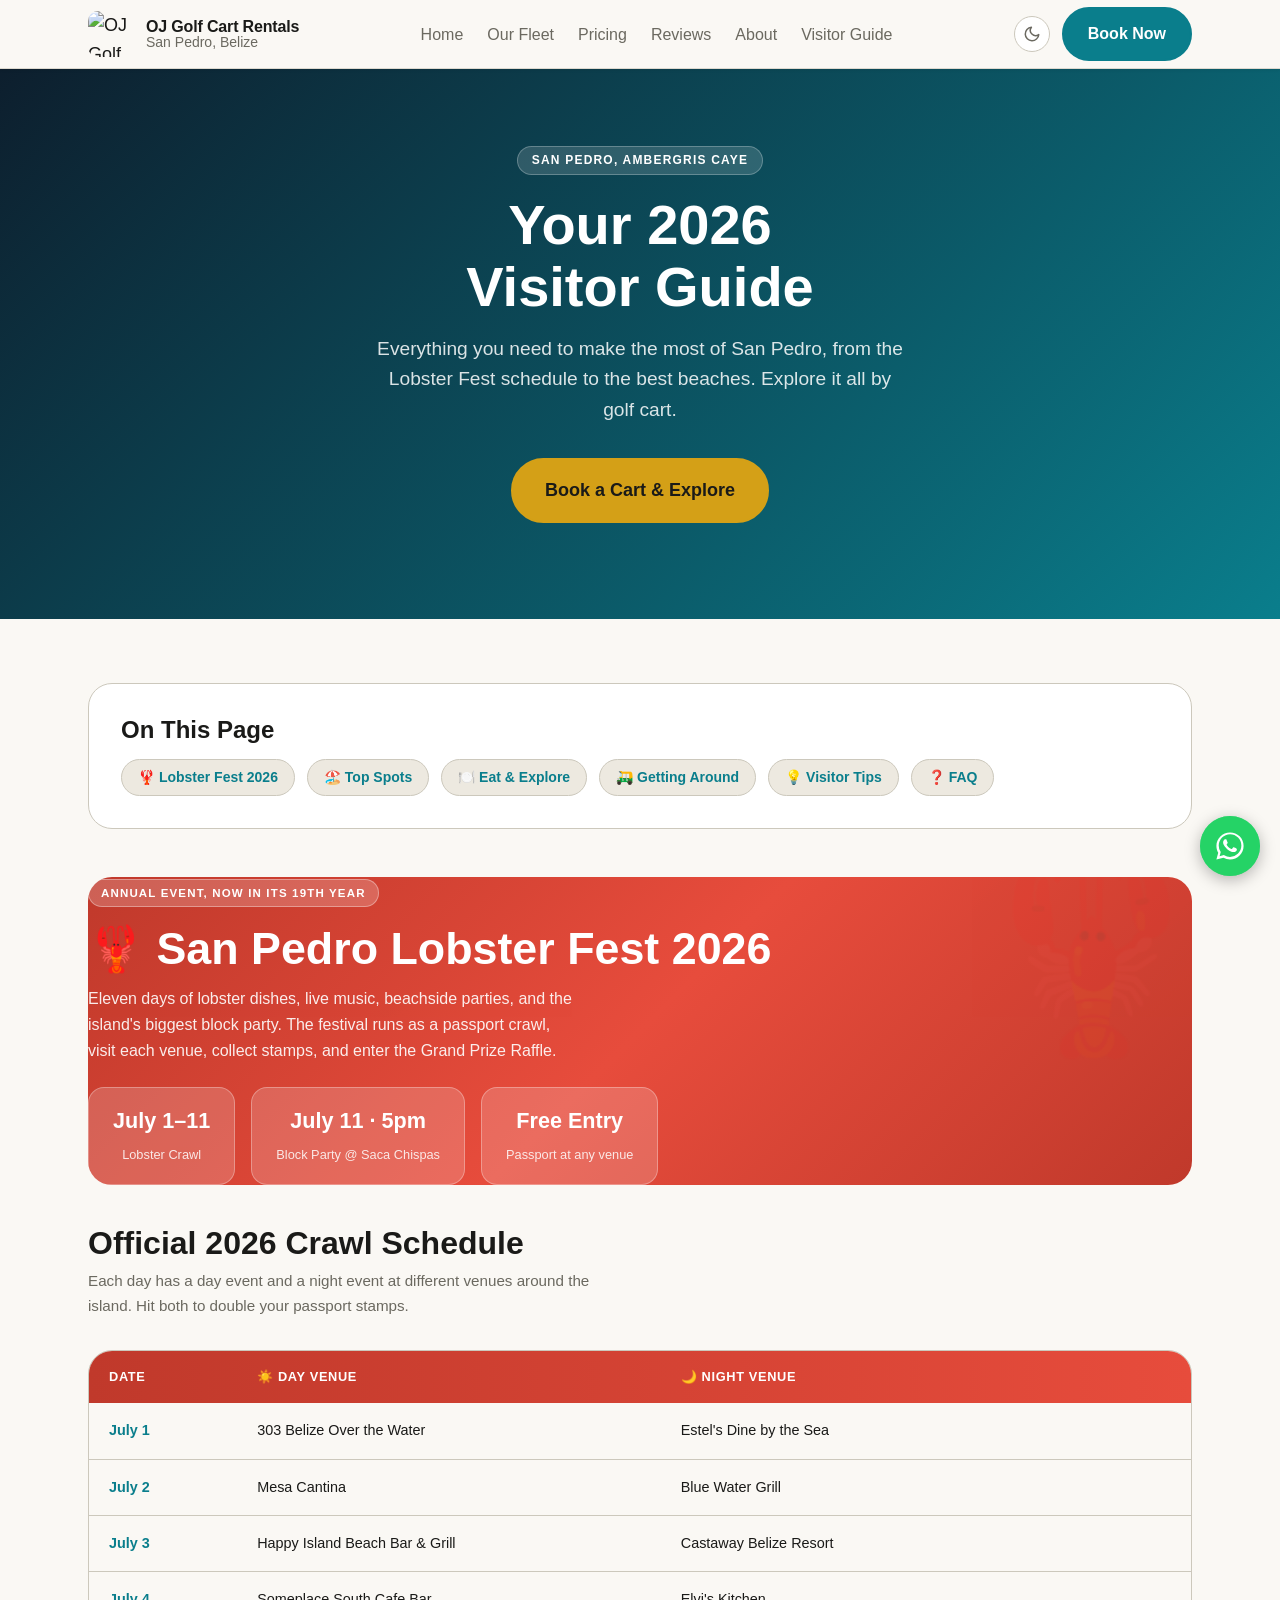
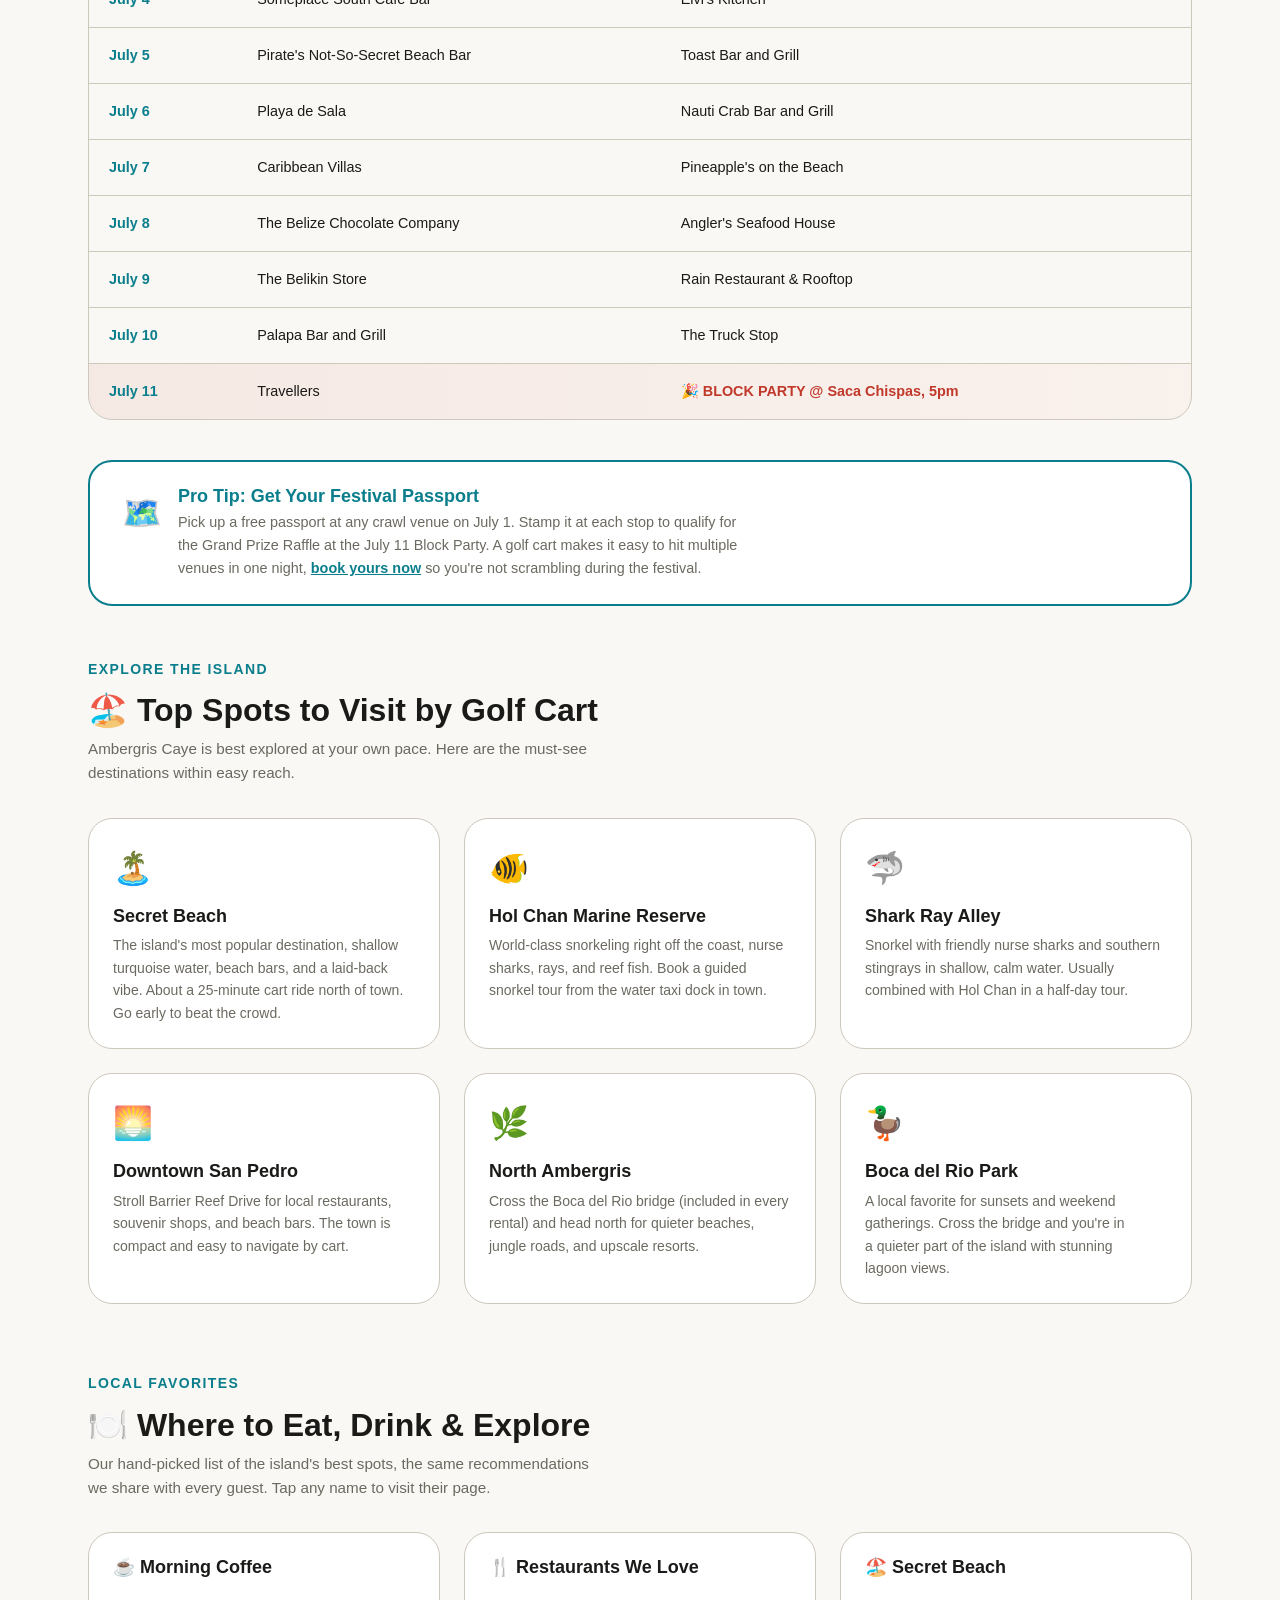
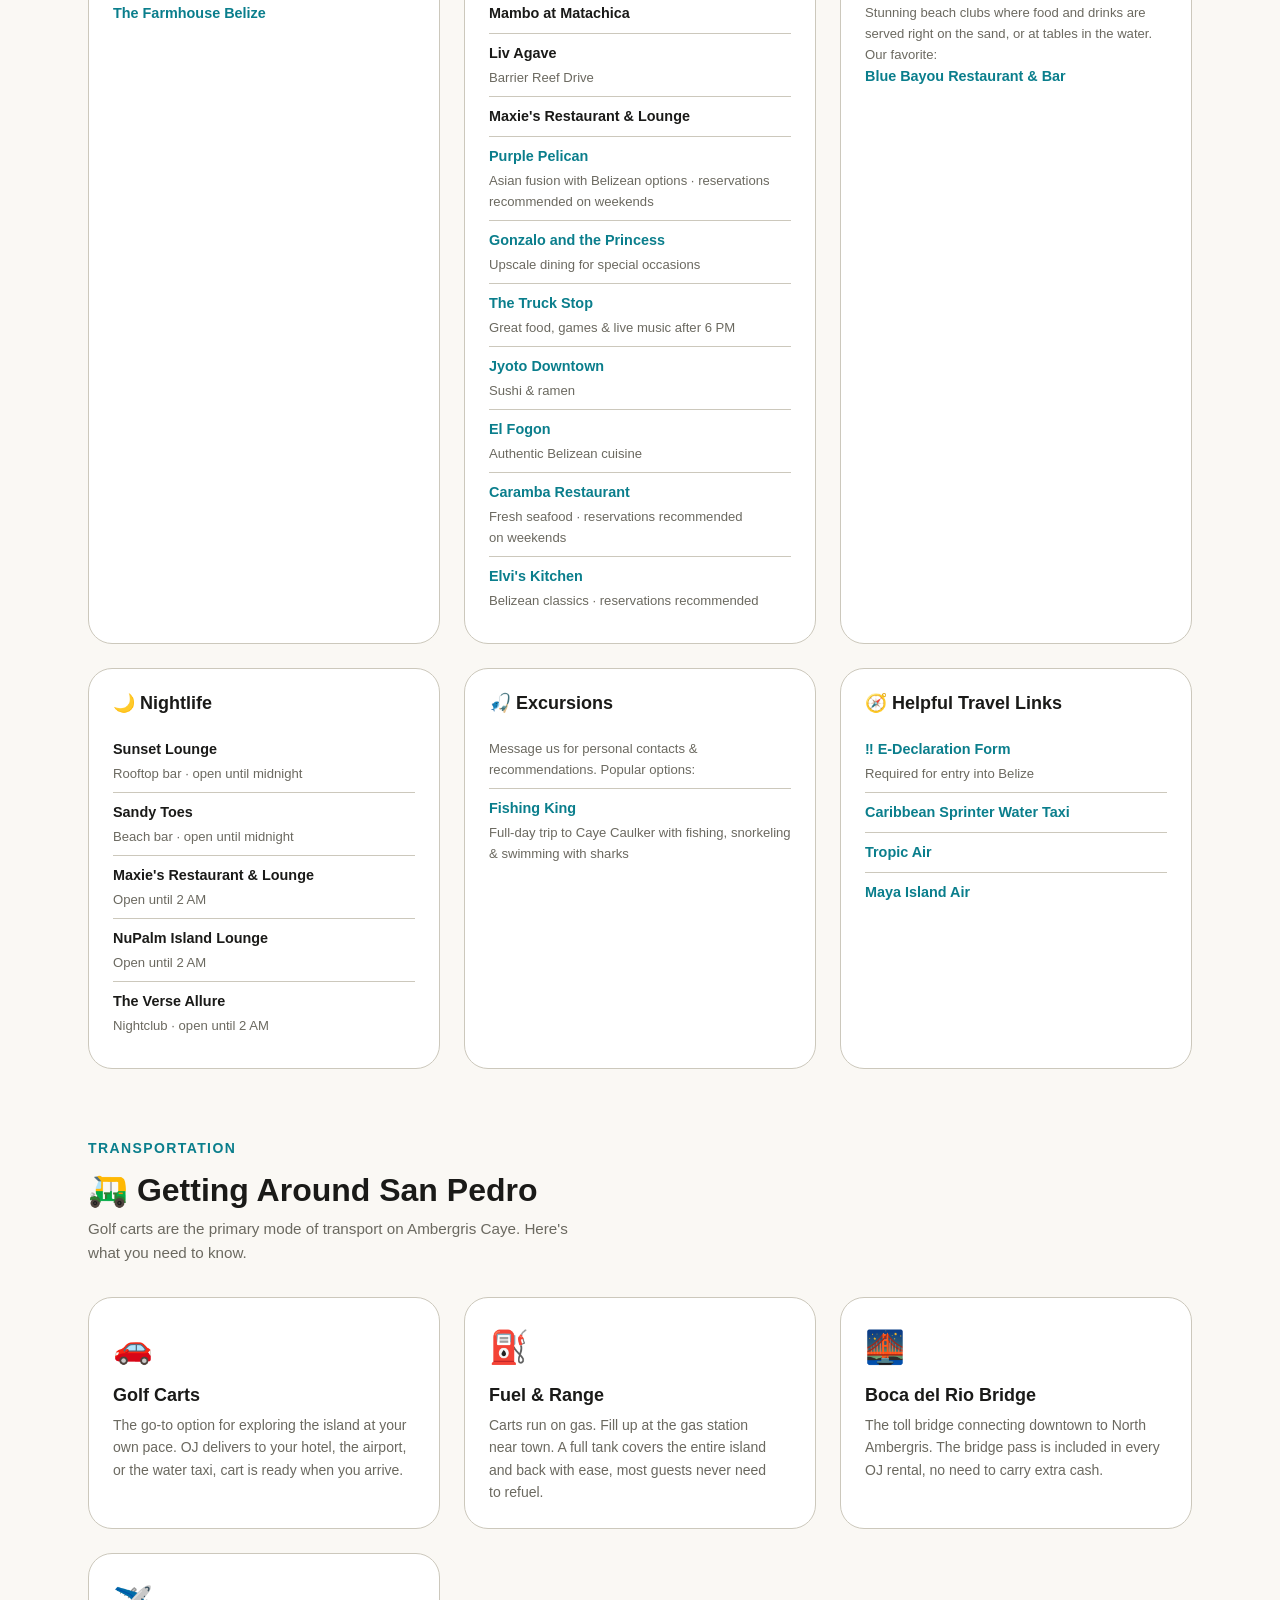
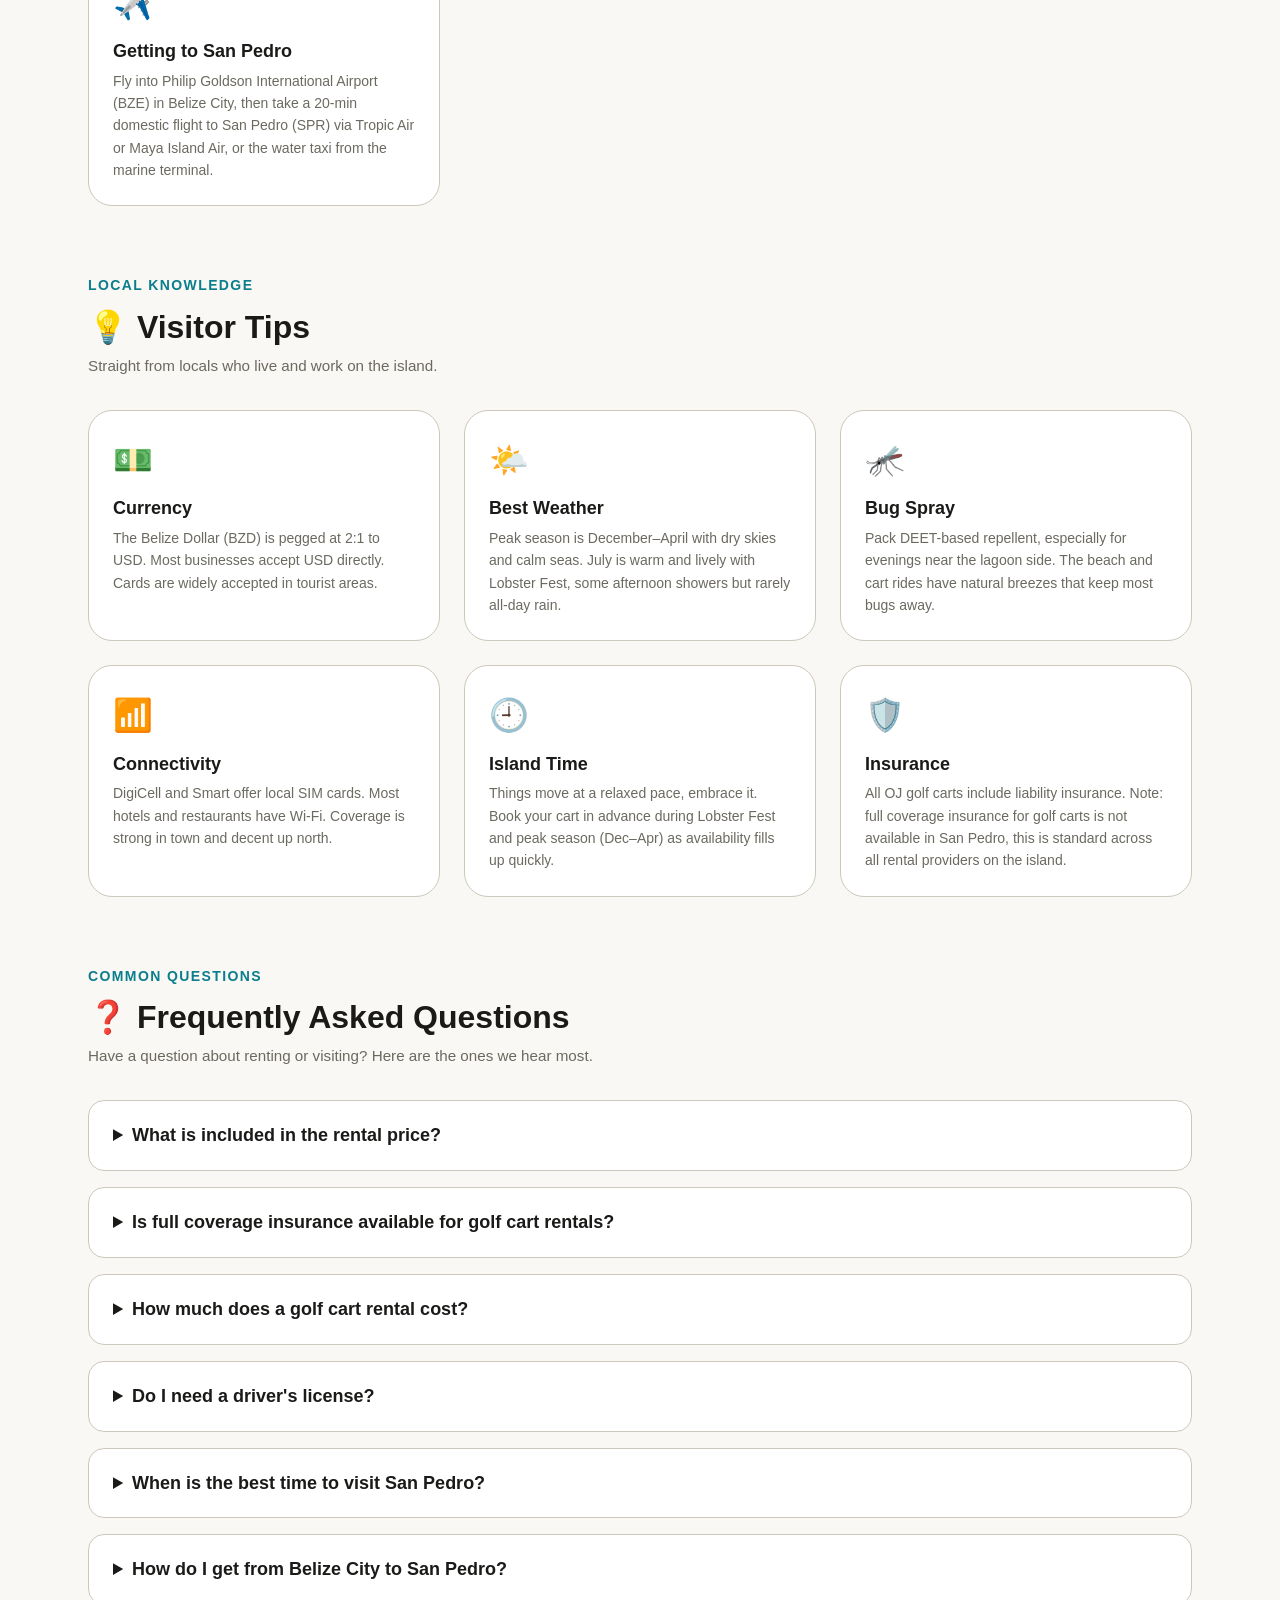
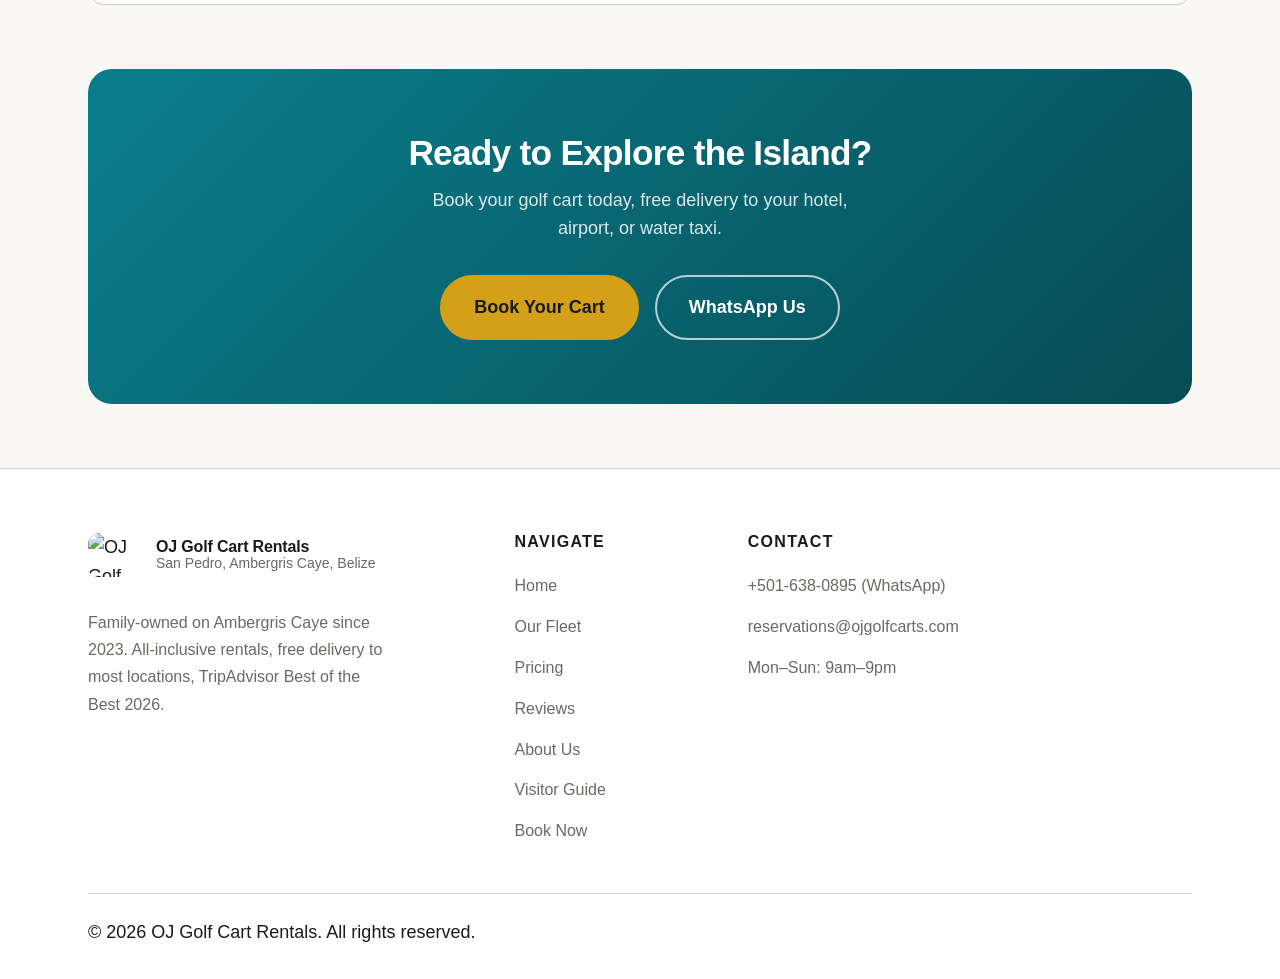
==== commit ac966698: "Reword island-wide delivery to most locations, remove em dashes site-wide" ====
--- a/ambergris-caye/index.html
+++ b/ambergris-caye/index.html
@@ -11,8 +11,8 @@
   'https://www.googletagmanager.com/gtm.js?id='+i+dl;f.parentNode.insertBefore(j,f);
   })(window,document,'script','dataLayer','GTM-W9NL2V86');</script>
   <!-- End Google Tag Manager -->
-  <title>Ambergris Caye Visitor Guide — San Pedro, Belize | OJ Golf Carts</title>
-  <meta name="description" content="Your complete San Pedro, Belize visitor guide — 2026 Lobster Fest schedule, top spots, beaches, and tips for exploring Ambergris Caye by golf cart." />
+  <title>Ambergris Caye Visitor Guide, San Pedro, Belize | OJ Golf Carts</title>
+  <meta name="description" content="Your complete San Pedro, Belize visitor guide, 2026 Lobster Fest schedule, top spots, beaches, and tips for exploring Ambergris Caye by golf cart." />
   <link rel="canonical" href="https://www.ojgolfcarts.com/visitor-guide" />
   <link rel="preconnect" href="https://fonts.googleapis.com" crossorigin />
   <link rel="stylesheet" href="/css/base.css" />
@@ -319,7 +319,7 @@
     <div class="container">
       <div class="nav__inner">
         <a href="/" class="nav__logo" aria-label="OJ Golf Cart Rentals - Home">
-          <img src="images/oj_logo.jpg" alt="OJ Golf Cart Rental — San Pedro, Belize" width="46" height="46" style="width:46px;height:46px;object-fit:cover;border-radius:10px;display:block;" />
+          <img src="images/oj_logo.jpg" alt="OJ Golf Cart Rental: San Pedro, Belize" width="46" height="46" style="width:46px;height:46px;object-fit:cover;border-radius:10px;display:block;" />
           <div class="nav__logo-text">
             <span class="nav__logo-name">OJ Golf Cart Rentals</span>
             <span class="nav__logo-sub">San Pedro, Belize</span>
@@ -364,7 +364,7 @@
     <div class="container vg-hero__content">
       <span class="vg-hero__label">San Pedro, Ambergris Caye</span>
       <h1>Your 2026 Visitor Guide</h1>
-      <p>Everything you need to make the most of San Pedro — from the Lobster Fest schedule to the best beaches. Explore it all by golf cart.</p>
+      <p>Everything you need to make the most of San Pedro, from the Lobster Fest schedule to the best beaches. Explore it all by golf cart.</p>
       <a href="/book" class="btn btn--accent btn--lg">Book a Cart &amp; Explore</a>
     </div>
   </header>
@@ -389,9 +389,9 @@
       <section id="lobster-fest" aria-labelledby="lobster-title">
 
         <div class="lobster-hero">
-          <span class="label">Annual Event — Now in its 19th Year</span>
+          <span class="label">Annual Event, Now in its 19th Year</span>
           <h2 id="lobster-title">🦞 San Pedro Lobster Fest 2026</h2>
-          <p>Eleven days of lobster dishes, live music, beachside parties, and the island's biggest block party. The festival runs as a passport crawl — visit each venue, collect stamps, and enter the Grand Prize Raffle.</p>
+          <p>Eleven days of lobster dishes, live music, beachside parties, and the island's biggest block party. The festival runs as a passport crawl, visit each venue, collect stamps, and enter the Grand Prize Raffle.</p>
           <div class="lobster-dates">
             <div class="lobster-date-badge">
               <strong>July 1–11</strong>
@@ -474,7 +474,7 @@
               <tr class="block-party-row">
                 <td>July 11</td>
                 <td>Travellers</td>
-                <td>🎉 BLOCK PARTY @ Saca Chispas — 5pm</td>
+                <td>🎉 BLOCK PARTY @ Saca Chispas, 5pm</td>
               </tr>
             </tbody>
           </table>
@@ -484,7 +484,7 @@
           <div class="passport-tip__icon">🗺️</div>
           <div class="passport-tip__text">
             <h3>Pro Tip: Get Your Festival Passport</h3>
-            <p>Pick up a free passport at any crawl venue on July 1. Stamp it at each stop to qualify for the Grand Prize Raffle at the July 11 Block Party. A golf cart makes it easy to hit multiple venues in one night — <a href="/book" style="color:var(--color-primary);font-weight:600;">book yours now</a> so you're not scrambling during the festival.</p>
+            <p>Pick up a free passport at any crawl venue on July 1. Stamp it at each stop to qualify for the Grand Prize Raffle at the July 11 Block Party. A golf cart makes it easy to hit multiple venues in one night, <a href="/book" style="color:var(--color-primary);font-weight:600;">book yours now</a> so you're not scrambling during the festival.</p>
           </div>
         </div>
 
@@ -499,12 +499,12 @@
           <div class="tip-card">
             <div class="tip-card__icon">🏝️</div>
             <h3>Secret Beach</h3>
-            <p>The island's most popular destination — shallow turquoise water, beach bars, and a laid-back vibe. About a 25-minute cart ride north of town. Go early to beat the crowd.</p>
+            <p>The island's most popular destination, shallow turquoise water, beach bars, and a laid-back vibe. About a 25-minute cart ride north of town. Go early to beat the crowd.</p>
           </div>
           <div class="tip-card">
             <div class="tip-card__icon">🐠</div>
             <h3>Hol Chan Marine Reserve</h3>
-            <p>World-class snorkeling right off the coast — nurse sharks, rays, and reef fish. Book a guided snorkel tour from the water taxi dock in town.</p>
+            <p>World-class snorkeling right off the coast, nurse sharks, rays, and reef fish. Book a guided snorkel tour from the water taxi dock in town.</p>
           </div>
           <div class="tip-card">
             <div class="tip-card__icon">🦈</div>
@@ -533,7 +533,7 @@
       <section id="eat-explore" aria-labelledby="eat-title" style="margin-bottom: var(--space-16);">
         <span class="section__label">Local Favorites</span>
         <h2 class="vg-section-title" id="eat-title">🍽️ Where to Eat, Drink &amp; Explore</h2>
-        <p class="vg-section-sub">Our hand-picked list of the island's best spots — the same recommendations we share with every guest. Tap any name to visit their page.</p>
+        <p class="vg-section-sub">Our hand-picked list of the island's best spots, the same recommendations we share with every guest. Tap any name to visit their page.</p>
 
         <div class="rec-grid">
           <div class="rec-card">
@@ -562,7 +562,7 @@
           <div class="rec-card">
             <h3>🏖️ Secret Beach</h3>
             <ul>
-              <li><span class="rec-note" style="margin-top:0;">Stunning beach clubs where food and drinks are served right on the sand — or at tables in the water. Our favorite:</span><a href="https://www.facebook.com/bluebayousecretbeach/" target="_blank" rel="noopener">Blue Bayou Restaurant &amp; Bar</a></li>
+              <li><span class="rec-note" style="margin-top:0;">Stunning beach clubs where food and drinks are served right on the sand, or at tables in the water. Our favorite:</span><a href="https://www.facebook.com/bluebayousecretbeach/" target="_blank" rel="noopener">Blue Bayou Restaurant &amp; Bar</a></li>
             </ul>
           </div>
 
@@ -606,17 +606,17 @@
           <div class="tip-card">
             <div class="tip-card__icon">🚗</div>
             <h3>Golf Carts</h3>
-            <p>The go-to option for exploring the island at your own pace. OJ delivers to your hotel, the airport, or the water taxi — cart is ready when you arrive.</p>
+            <p>The go-to option for exploring the island at your own pace. OJ delivers to your hotel, the airport, or the water taxi, cart is ready when you arrive.</p>
           </div>
           <div class="tip-card">
             <div class="tip-card__icon">⛽</div>
             <h3>Fuel &amp; Range</h3>
-            <p>Carts run on gas. Fill up at the gas station near town. A full tank covers the entire island and back with ease — most guests never need to refuel.</p>
+            <p>Carts run on gas. Fill up at the gas station near town. A full tank covers the entire island and back with ease, most guests never need to refuel.</p>
           </div>
           <div class="tip-card">
             <div class="tip-card__icon">🌉</div>
             <h3>Boca del Rio Bridge</h3>
-            <p>The toll bridge connecting downtown to North Ambergris. The bridge pass is included in every OJ rental — no need to carry extra cash.</p>
+            <p>The toll bridge connecting downtown to North Ambergris. The bridge pass is included in every OJ rental, no need to carry extra cash.</p>
           </div>
           <div class="tip-card">
             <div class="tip-card__icon">✈️</div>
@@ -640,7 +640,7 @@
           <div class="tip-card">
             <div class="tip-card__icon">🌤️</div>
             <h3>Best Weather</h3>
-            <p>Peak season is December–April with dry skies and calm seas. July is warm and lively with Lobster Fest — some afternoon showers but rarely all-day rain.</p>
+            <p>Peak season is December–April with dry skies and calm seas. July is warm and lively with Lobster Fest, some afternoon showers but rarely all-day rain.</p>
           </div>
           <div class="tip-card">
             <div class="tip-card__icon">🦟</div>
@@ -655,12 +655,12 @@
           <div class="tip-card">
             <div class="tip-card__icon">🕘</div>
             <h3>Island Time</h3>
-            <p>Things move at a relaxed pace — embrace it. Book your cart in advance during Lobster Fest and peak season (Dec–Apr) as availability fills up quickly.</p>
+            <p>Things move at a relaxed pace, embrace it. Book your cart in advance during Lobster Fest and peak season (Dec–Apr) as availability fills up quickly.</p>
           </div>
           <div class="tip-card">
             <div class="tip-card__icon">🛡️</div>
             <h3>Insurance</h3>
-            <p>All OJ golf carts include liability insurance. Note: full coverage insurance for golf carts is not available in San Pedro — this is standard across all rental providers on the island.</p>
+            <p>All OJ golf carts include liability insurance. Note: full coverage insurance for golf carts is not available in San Pedro, this is standard across all rental providers on the island.</p>
           </div>
         </div>
       </section>
@@ -673,15 +673,15 @@
         <div style="display:flex;flex-direction:column;gap:var(--space-4);">
           <details style="background:var(--color-surface);border:1px solid var(--color-border);border-radius:var(--radius-xl);padding:var(--space-5) var(--space-6);">
             <summary style="font-weight:700;cursor:pointer;font-size:var(--text-base);color:var(--color-text);">What is included in the rental price?</summary>
-            <p style="margin-top:var(--space-3);color:var(--color-text-muted);line-height:1.7;font-size:0.9rem;">All rentals include tax, liability insurance, the Boca del Rio bridge pass, free delivery and pickup island-wide, and 24/7 roadside assistance. The price you see is the price you pay — no surprise fees at pickup.</p>
+            <p style="margin-top:var(--space-3);color:var(--color-text-muted);line-height:1.7;font-size:0.9rem;">All rentals include tax, liability insurance, the Boca del Rio bridge pass, free delivery and pickup to most locations, and 24/7 roadside assistance. The price you see is the price you pay, no surprise fees at pickup.</p>
           </details>
           <details style="background:var(--color-surface);border:1px solid var(--color-border);border-radius:var(--radius-xl);padding:var(--space-5) var(--space-6);">
             <summary style="font-weight:700;cursor:pointer;font-size:var(--text-base);color:var(--color-text);">Is full coverage insurance available for golf cart rentals?</summary>
-            <p style="margin-top:var(--space-3);color:var(--color-text-muted);line-height:1.7;font-size:0.9rem;">No — full coverage insurance for golf carts is not available in San Pedro, Belize. This is standard across all rental providers on the island. All OJ rentals include liability insurance as required.</p>
+            <p style="margin-top:var(--space-3);color:var(--color-text-muted);line-height:1.7;font-size:0.9rem;">No, full coverage insurance for golf carts is not available in San Pedro, Belize. This is standard across all rental providers on the island. All OJ rentals include liability insurance as required.</p>
           </details>
           <details style="background:var(--color-surface);border:1px solid var(--color-border);border-radius:var(--radius-xl);padding:var(--space-5) var(--space-6);">
             <summary style="font-weight:700;cursor:pointer;font-size:var(--text-base);color:var(--color-text);">How much does a golf cart rental cost?</summary>
-            <p style="margin-top:var(--space-3);color:var(--color-text-muted);line-height:1.7;font-size:0.9rem;">4-person carts start at $45 USD/24hr. 6-person carts are $75 USD/24hr. Decoration add-ons (birthdays, bachelorettes, anniversaries) are $40 USD extra. Multi-day discounts are available — WhatsApp us for a quote.</p>
+            <p style="margin-top:var(--space-3);color:var(--color-text-muted);line-height:1.7;font-size:0.9rem;">4-person carts start at $45 USD/24hr. 6-person carts are $75 USD/24hr. Decoration add-ons (birthdays, bachelorettes, anniversaries) are $40 USD extra. Multi-day discounts are available, WhatsApp us for a quote.</p>
           </details>
           <details style="background:var(--color-surface);border:1px solid var(--color-border);border-radius:var(--radius-xl);padding:var(--space-5) var(--space-6);">
             <summary style="font-weight:700;cursor:pointer;font-size:var(--text-base);color:var(--color-text);">Do I need a driver's license?</summary>
@@ -689,11 +689,11 @@
           </details>
           <details style="background:var(--color-surface);border:1px solid var(--color-border);border-radius:var(--radius-xl);padding:var(--space-5) var(--space-6);">
             <summary style="font-weight:700;cursor:pointer;font-size:var(--text-base);color:var(--color-text);">When is the best time to visit San Pedro?</summary>
-            <p style="margin-top:var(--space-3);color:var(--color-text-muted);line-height:1.7;font-size:0.9rem;">December through April is peak season with the driest weather. July is fantastic for Lobster Fest. The island is beautiful year-round — shoulder months (May–June, September–November) offer great value with fewer crowds.</p>
+            <p style="margin-top:var(--space-3);color:var(--color-text-muted);line-height:1.7;font-size:0.9rem;">December through April is peak season with the driest weather. July is fantastic for Lobster Fest. The island is beautiful year-round, shoulder months (May–June, September–November) offer great value with fewer crowds.</p>
           </details>
           <details style="background:var(--color-surface);border:1px solid var(--color-border);border-radius:var(--radius-xl);padding:var(--space-5) var(--space-6);">
             <summary style="font-weight:700;cursor:pointer;font-size:var(--text-base);color:var(--color-text);">How do I get from Belize City to San Pedro?</summary>
-            <p style="margin-top:var(--space-3);color:var(--color-text-muted);line-height:1.7;font-size:0.9rem;">From Philip Goldson International Airport (BZE), take a 20-minute domestic flight with Tropic Air or Maya Island Air to San Pedro (SPR). Alternatively, take a taxi to the marine terminal and board the Belize Express or San Pedro Belize Express water taxi — about 75 minutes.</p>
+            <p style="margin-top:var(--space-3);color:var(--color-text-muted);line-height:1.7;font-size:0.9rem;">From Philip Goldson International Airport (BZE), take a 20-minute domestic flight with Tropic Air or Maya Island Air to San Pedro (SPR). Alternatively, take a taxi to the marine terminal and board the Belize Express or San Pedro Belize Express water taxi, about 75 minutes.</p>
           </details>
         </div>
       </section>
@@ -701,7 +701,7 @@
       <!-- CTA -->
       <div class="cta-banner" style="text-align:center;">
         <h2 class="cta-banner__title" style="color:#fff;font-size:clamp(1.5rem,3vw,2.2rem);font-weight:900;margin-bottom:var(--space-3);">Ready to Explore the Island?</h2>
-        <p style="color:rgba(255,255,255,0.85);margin-bottom:var(--space-8);max-width:45ch;margin-inline:auto;">Book your golf cart today — free delivery to your hotel, airport, or water taxi.</p>
+        <p style="color:rgba(255,255,255,0.85);margin-bottom:var(--space-8);max-width:45ch;margin-inline:auto;">Book your golf cart today, free delivery to your hotel, airport, or water taxi.</p>
         <div style="display:flex;gap:var(--space-4);justify-content:center;flex-wrap:wrap;">
           <a href="/book" class="btn btn--accent btn--lg">Book Your Cart</a>
           <a href="https://wa.me/5016380895" class="btn btn--outline-white btn--lg" target="_blank" rel="noopener">WhatsApp Us</a>
@@ -723,7 +723,7 @@
               <span class="nav__logo-sub">San Pedro, Ambergris Caye, Belize</span>
             </div>
           </a>
-          <p class="footer__brand-desc">Family-owned on Ambergris Caye since 2023. All-inclusive rentals, free delivery island-wide, TripAdvisor Best of the Best 2026.</p>
+          <p class="footer__brand-desc">Family-owned on Ambergris Caye since 2023. All-inclusive rentals, free delivery to most locations, TripAdvisor Best of the Best 2026.</p>
         </div>
         <div>
           <h3 class="footer__col-title">Navigate</h3>
--- a/css/style.css
+++ b/css/style.css
@@ -924,6 +924,21 @@
   color: rgba(255,255,255,0.8);
   max-width: 50ch;
   margin-inline: auto;
+}
+.booking-hero__image {
+  display: block;
+  margin: var(--space-8) auto 0;
+  max-width: 720px;
+  width: 100%;
+  border-radius: var(--radius-2xl);
+  overflow: hidden;
+  box-shadow: 0 20px 40px rgba(0,0,0,0.25);
+}
+.booking-hero__image img {
+  display: block;
+  width: 100%;
+  height: auto;
+  object-fit: cover;
 }
 .booking-layout {
   display: grid;
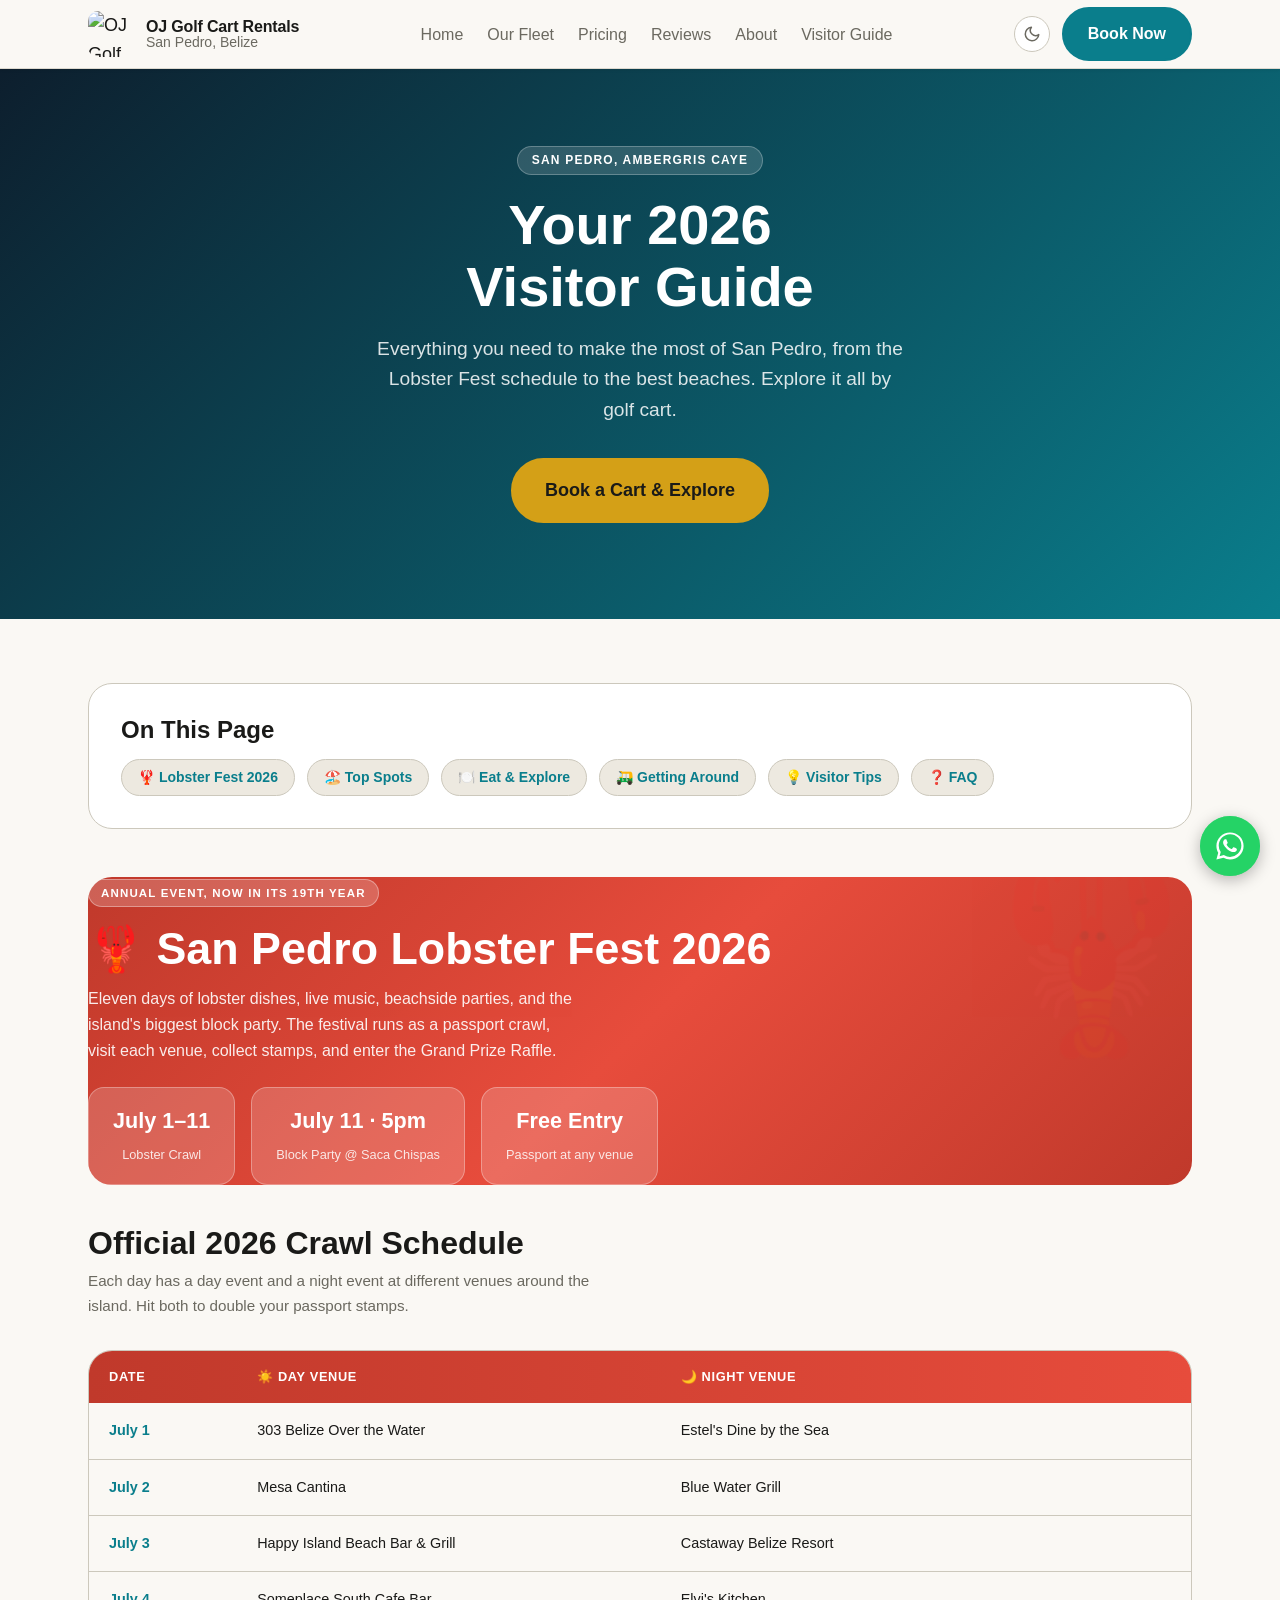
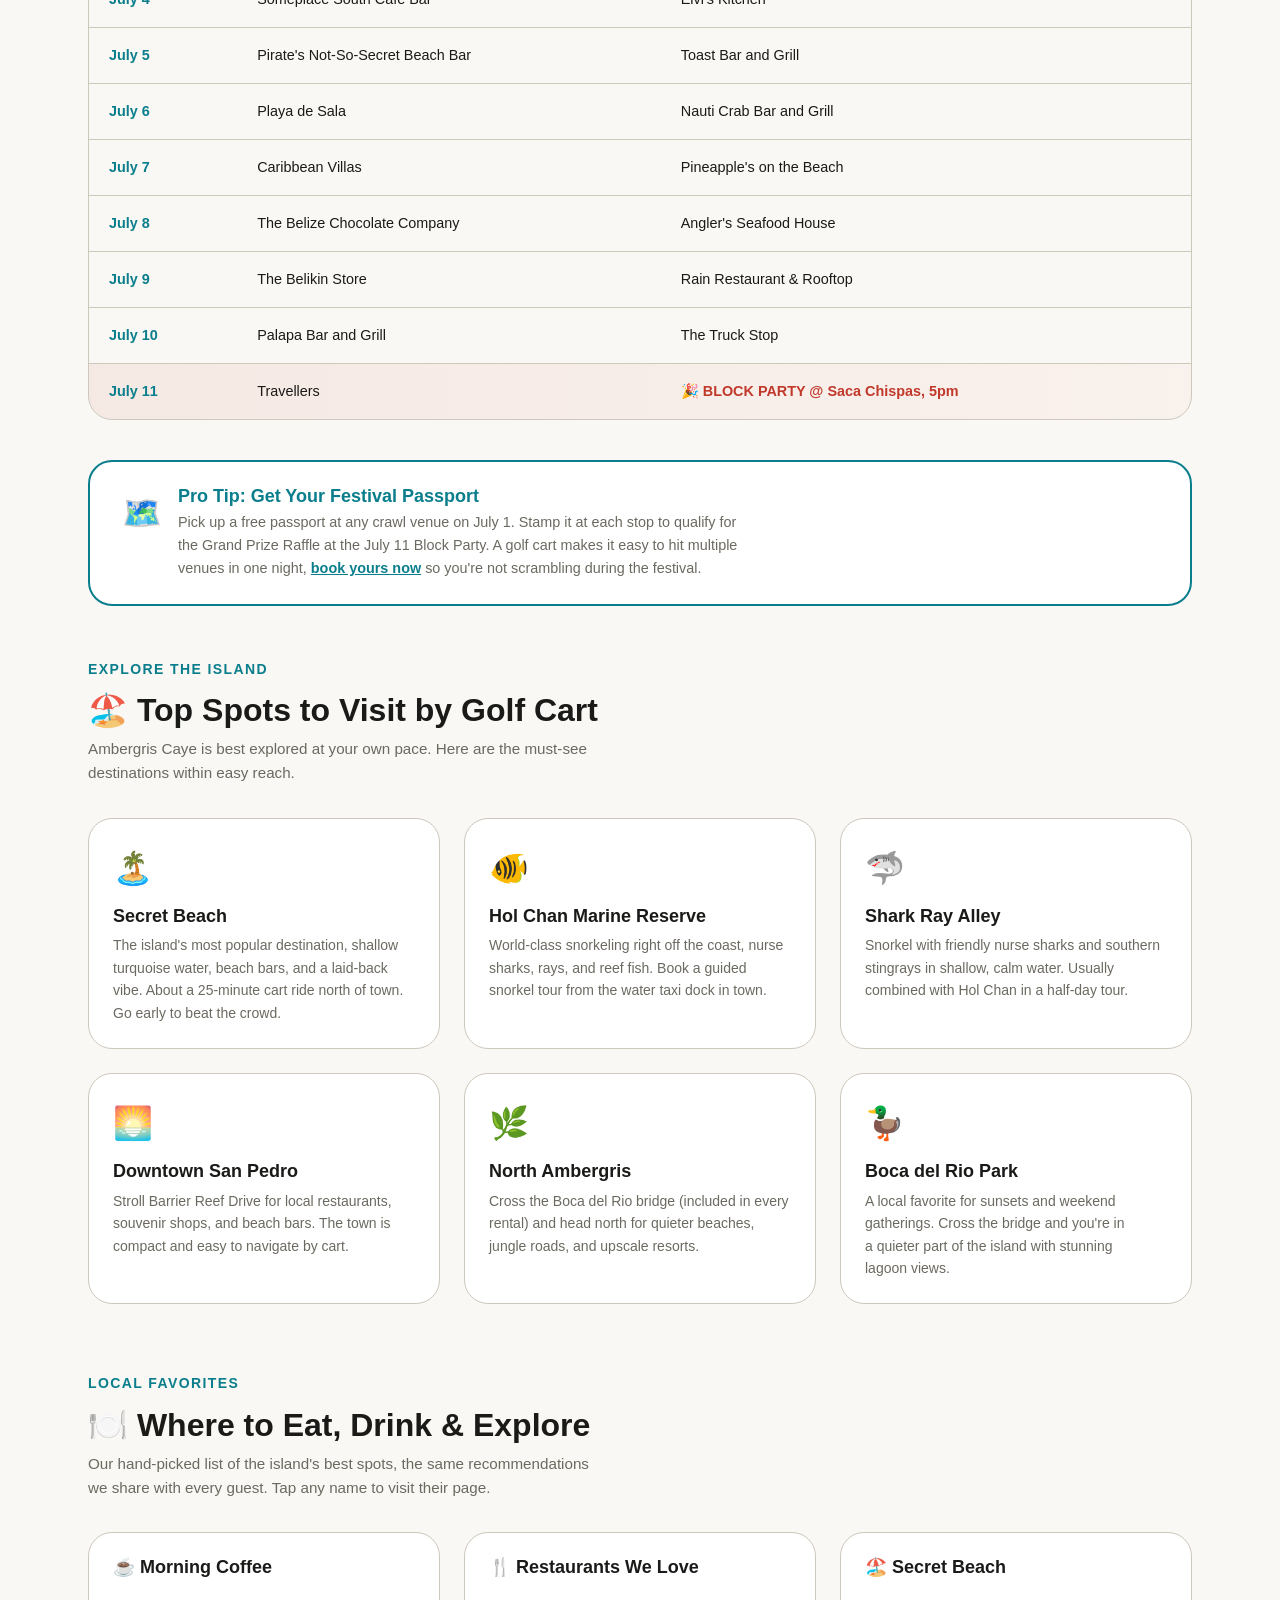
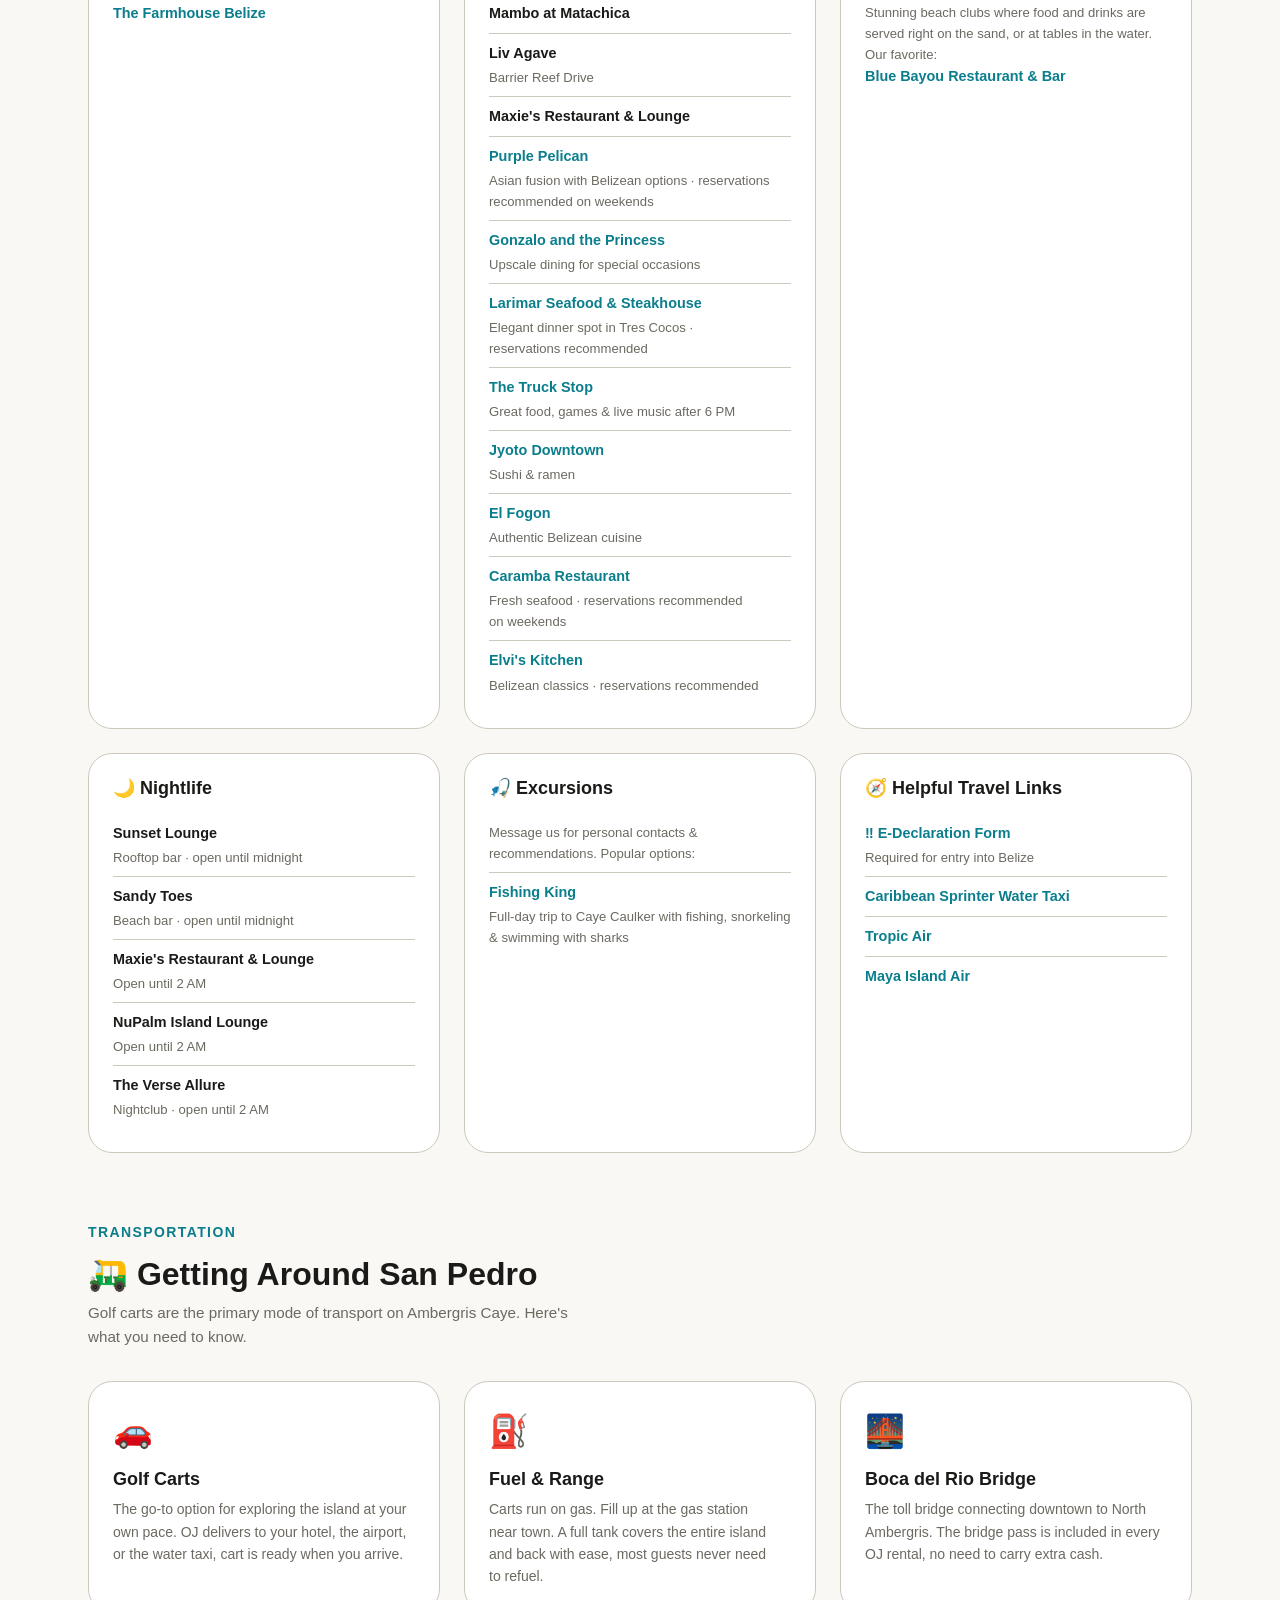
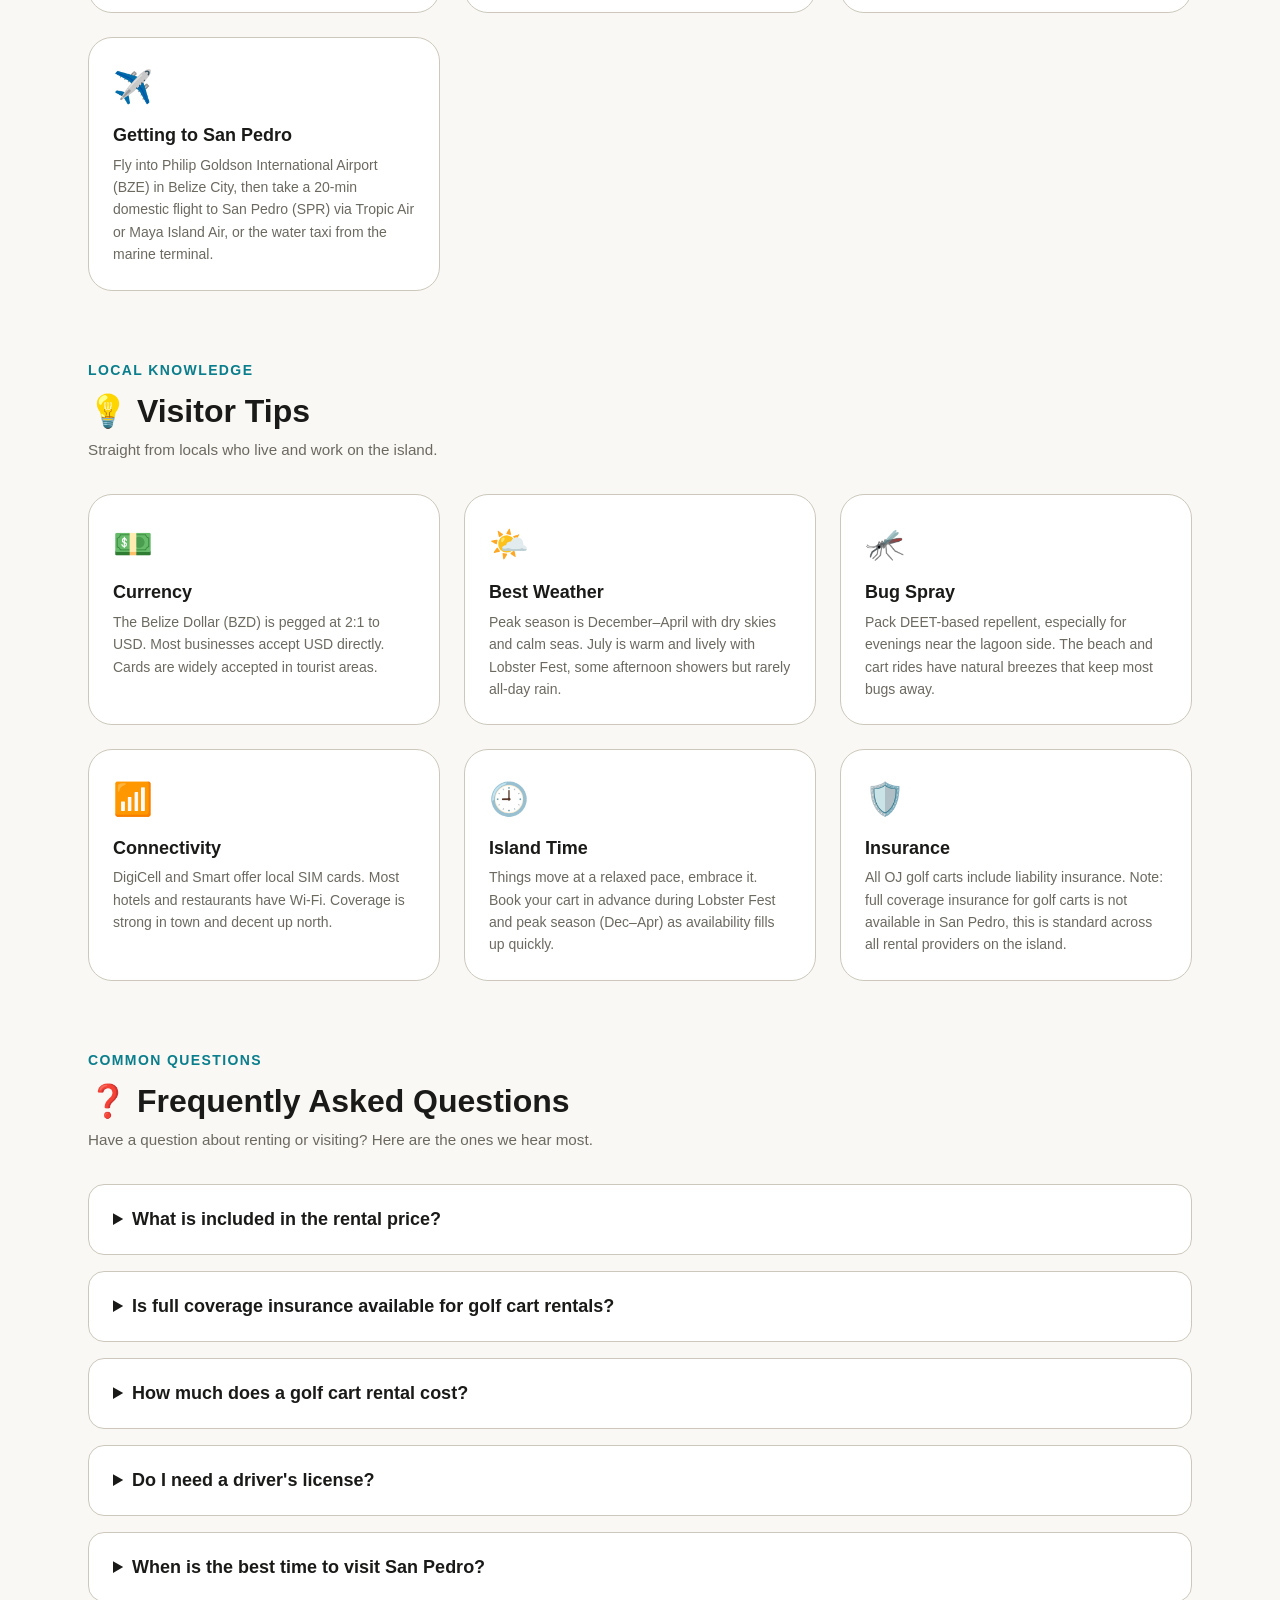
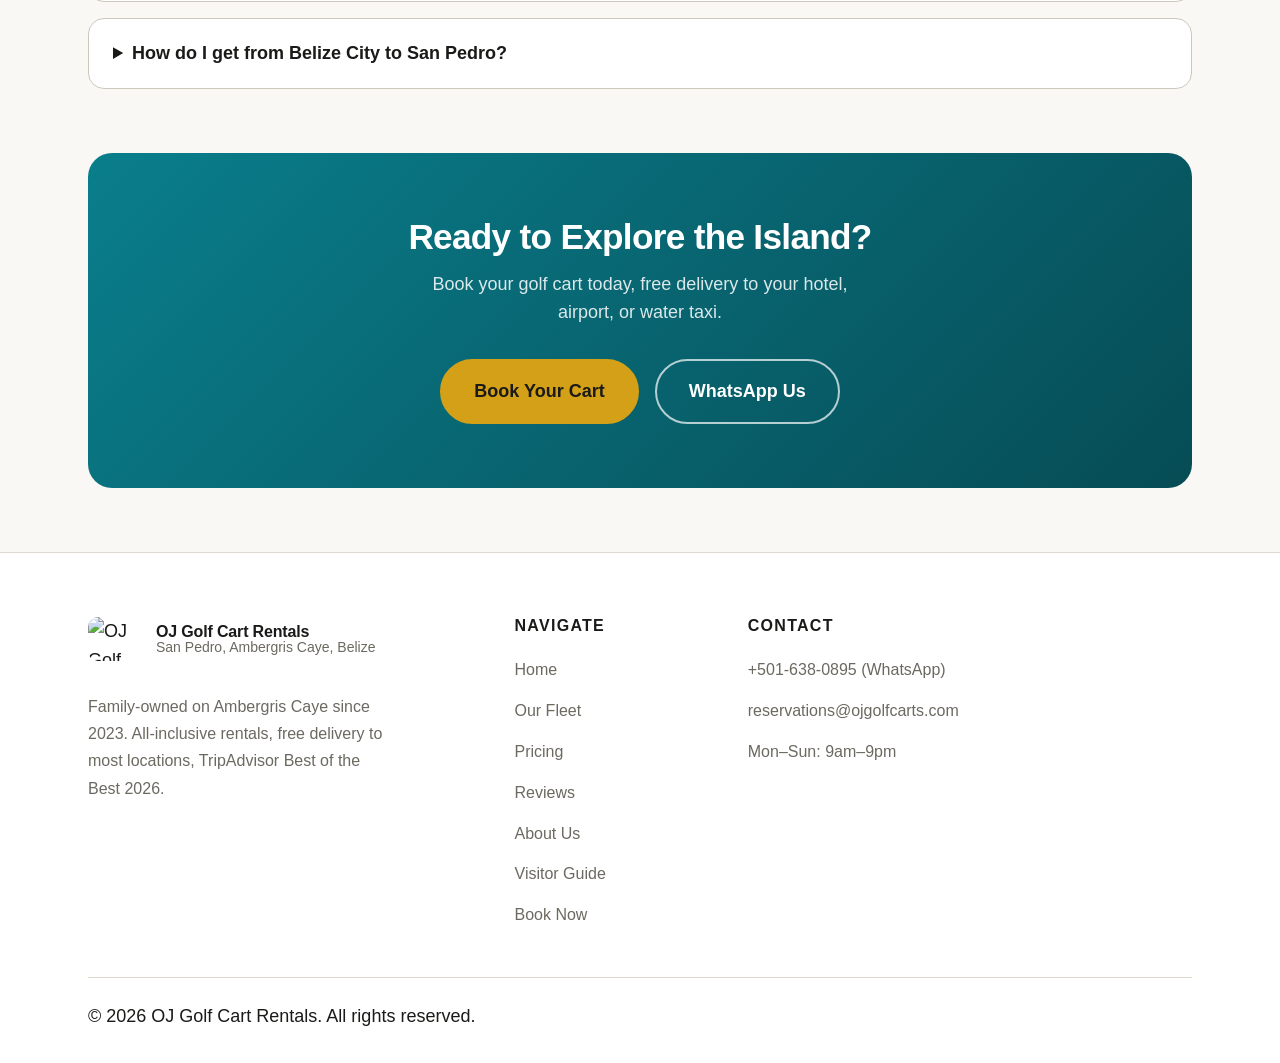
==== commit 3676bc56: "Add Larimar Seafood & Steakhouse to Restaurants We Love" ====
--- a/ambergris-caye/index.html
+++ b/ambergris-caye/index.html
@@ -551,6 +551,7 @@
               <li><span class="rec-name">Maxie's Restaurant &amp; Lounge</span></li>
               <li><a href="https://purplepelican.bz/" target="_blank" rel="noopener">Purple Pelican</a><span class="rec-note">Asian fusion with Belizean options · reservations recommended on weekends</span></li>
               <li><a href="https://www.gonzaloandtheprincess.com/" target="_blank" rel="noopener">Gonzalo and the Princess</a><span class="rec-note">Upscale dining for special occasions</span></li>
+              <li><a href="https://www.larimarbelize.com/" target="_blank" rel="noopener">Larimar Seafood &amp; Steakhouse</a><span class="rec-note">Elegant dinner spot in Tres Cocos · reservations recommended</span></li>
               <li><a href="https://truckstopbz.com/" target="_blank" rel="noopener">The Truck Stop</a><span class="rec-note">Great food, games &amp; live music after 6 PM</span></li>
               <li><a href="https://www.facebook.com/ramenbelize/" target="_blank" rel="noopener">Jyoto Downtown</a><span class="rec-note">Sushi &amp; ramen</span></li>
               <li><a href="https://www.elfogonbelize.com/" target="_blank" rel="noopener">El Fogon</a><span class="rec-note">Authentic Belizean cuisine</span></li>
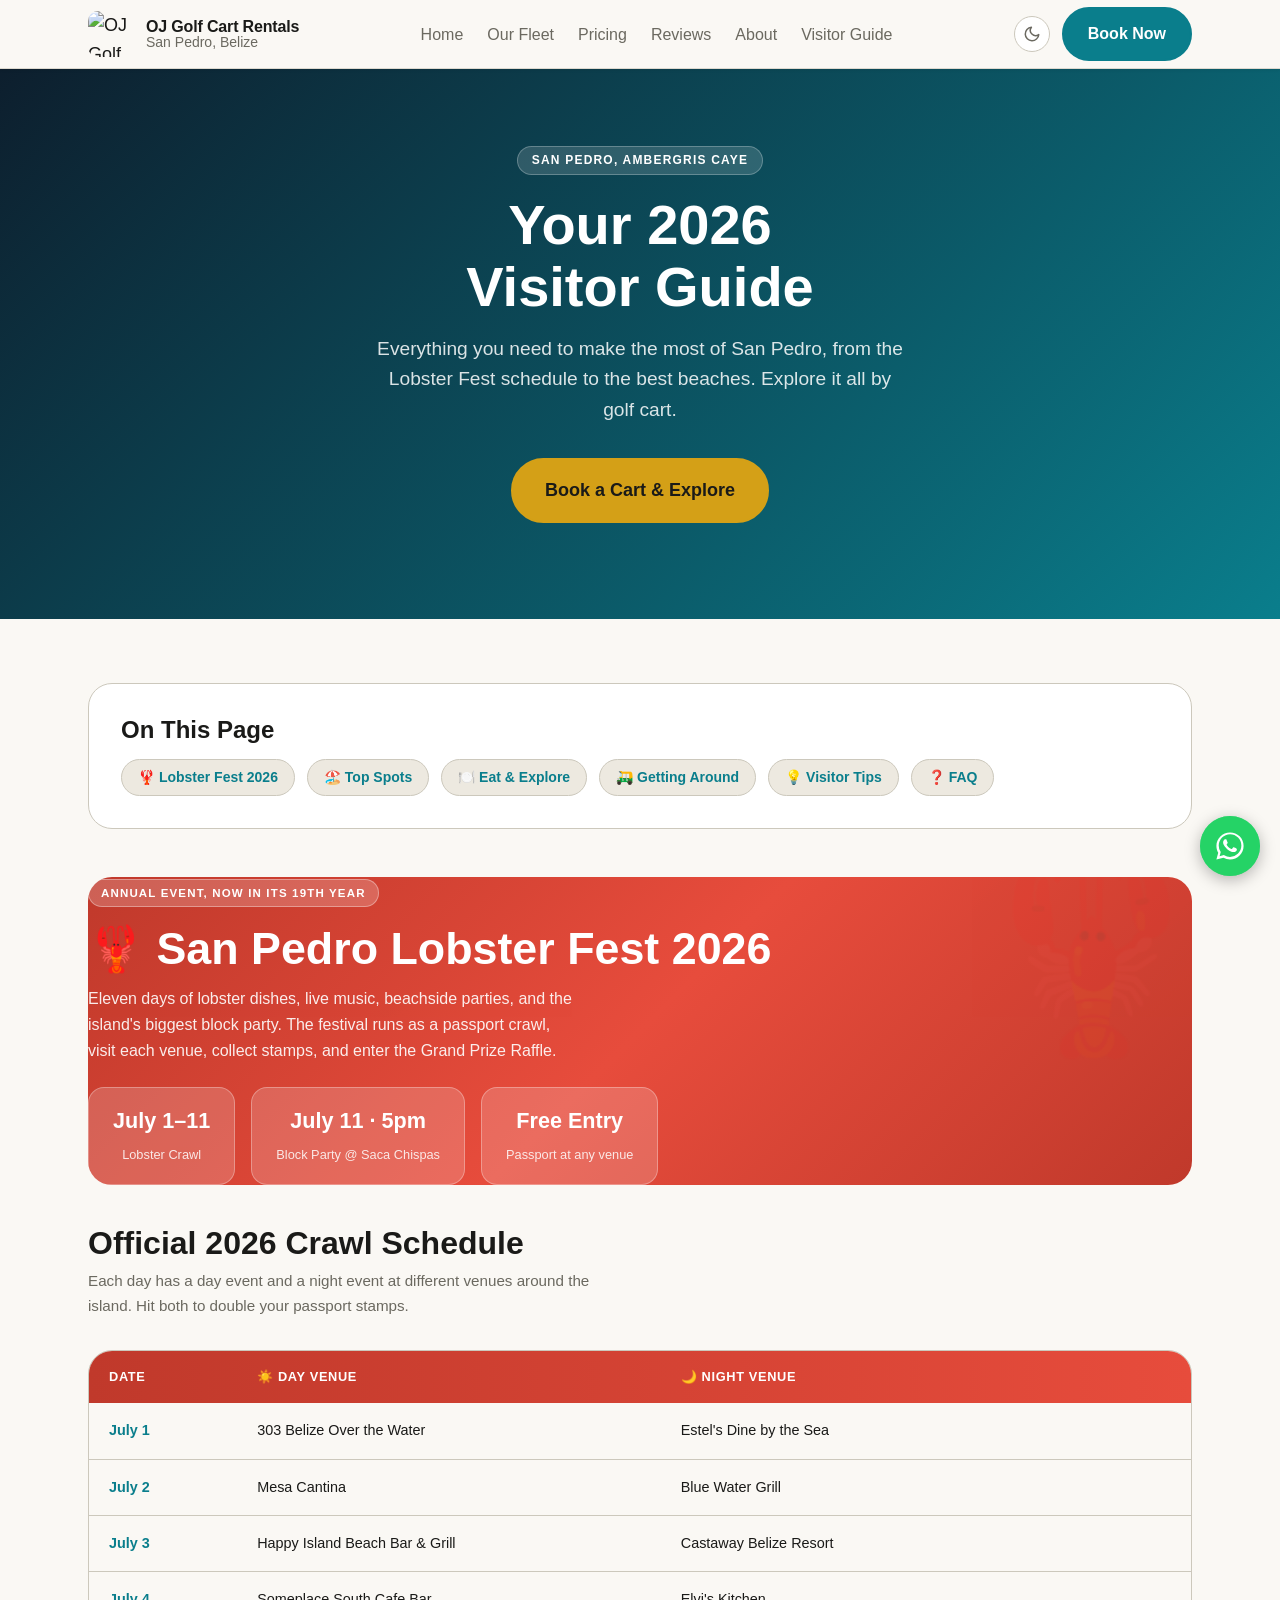
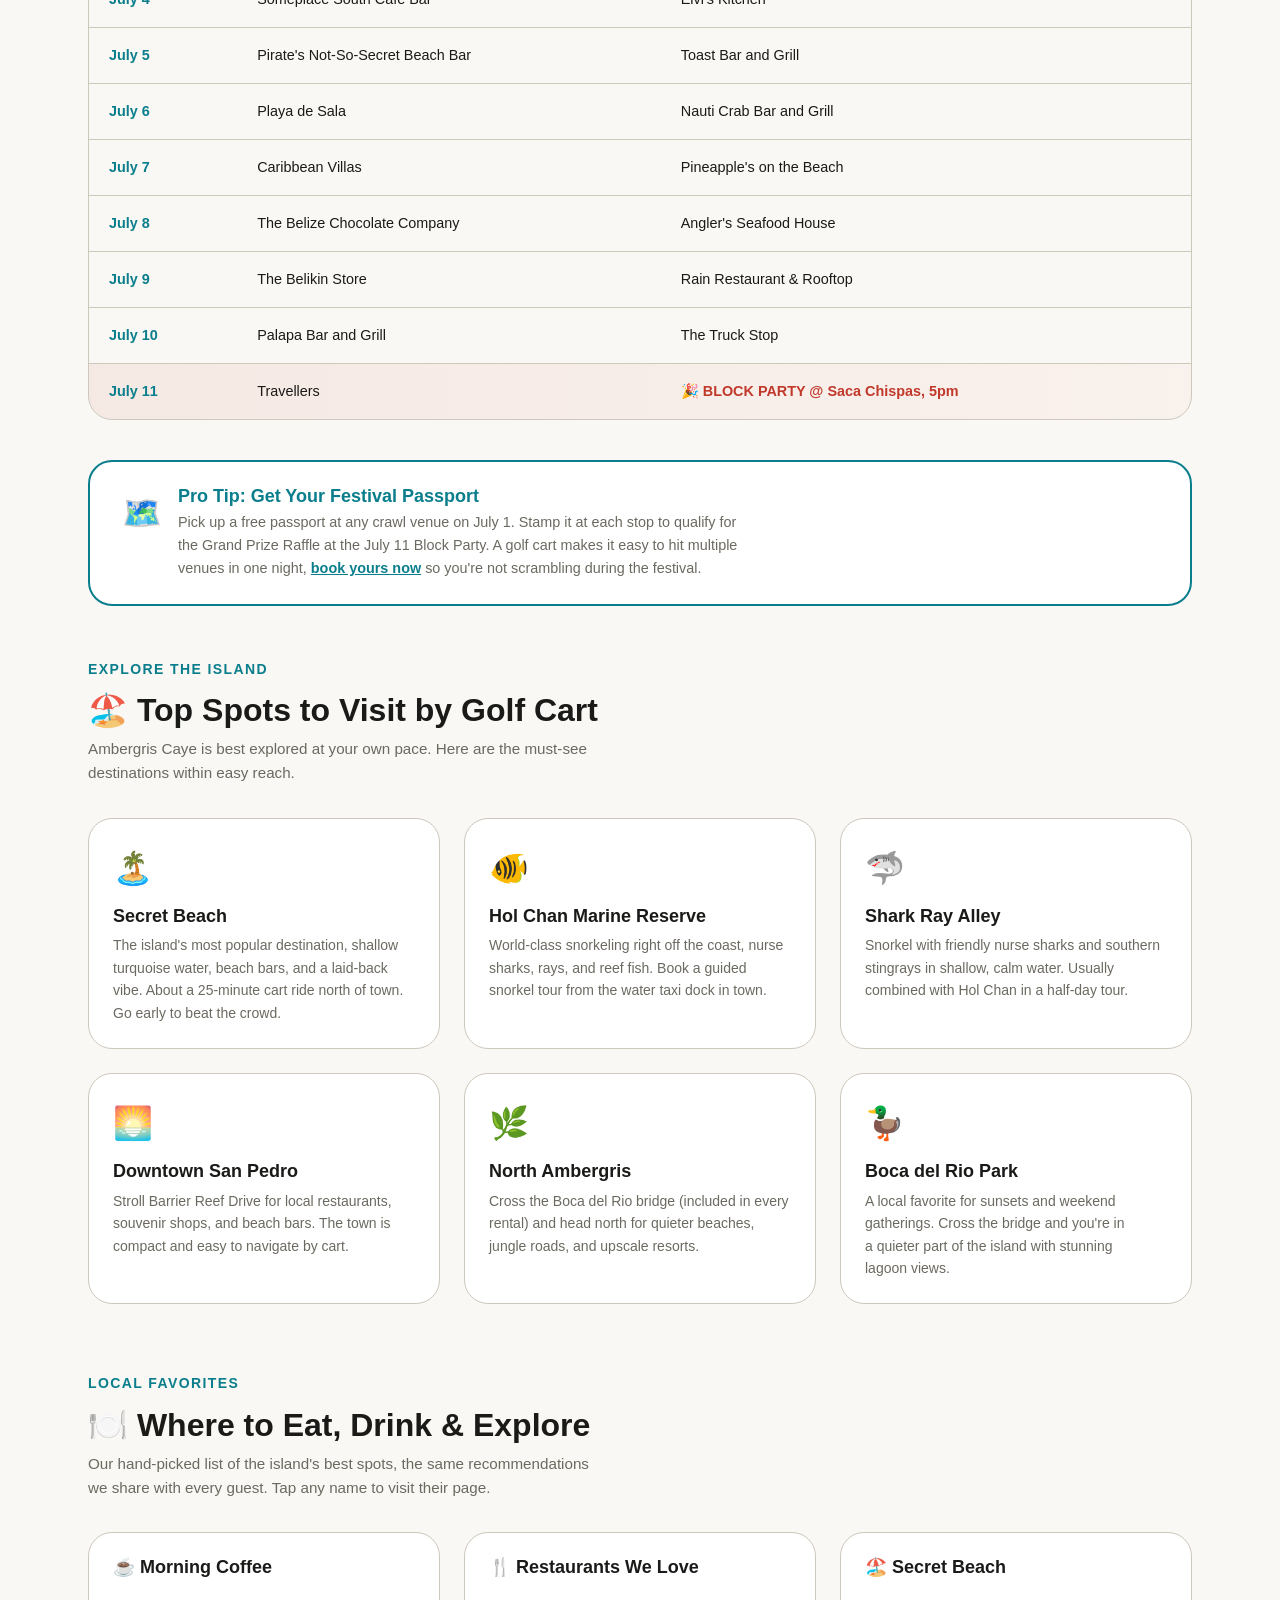
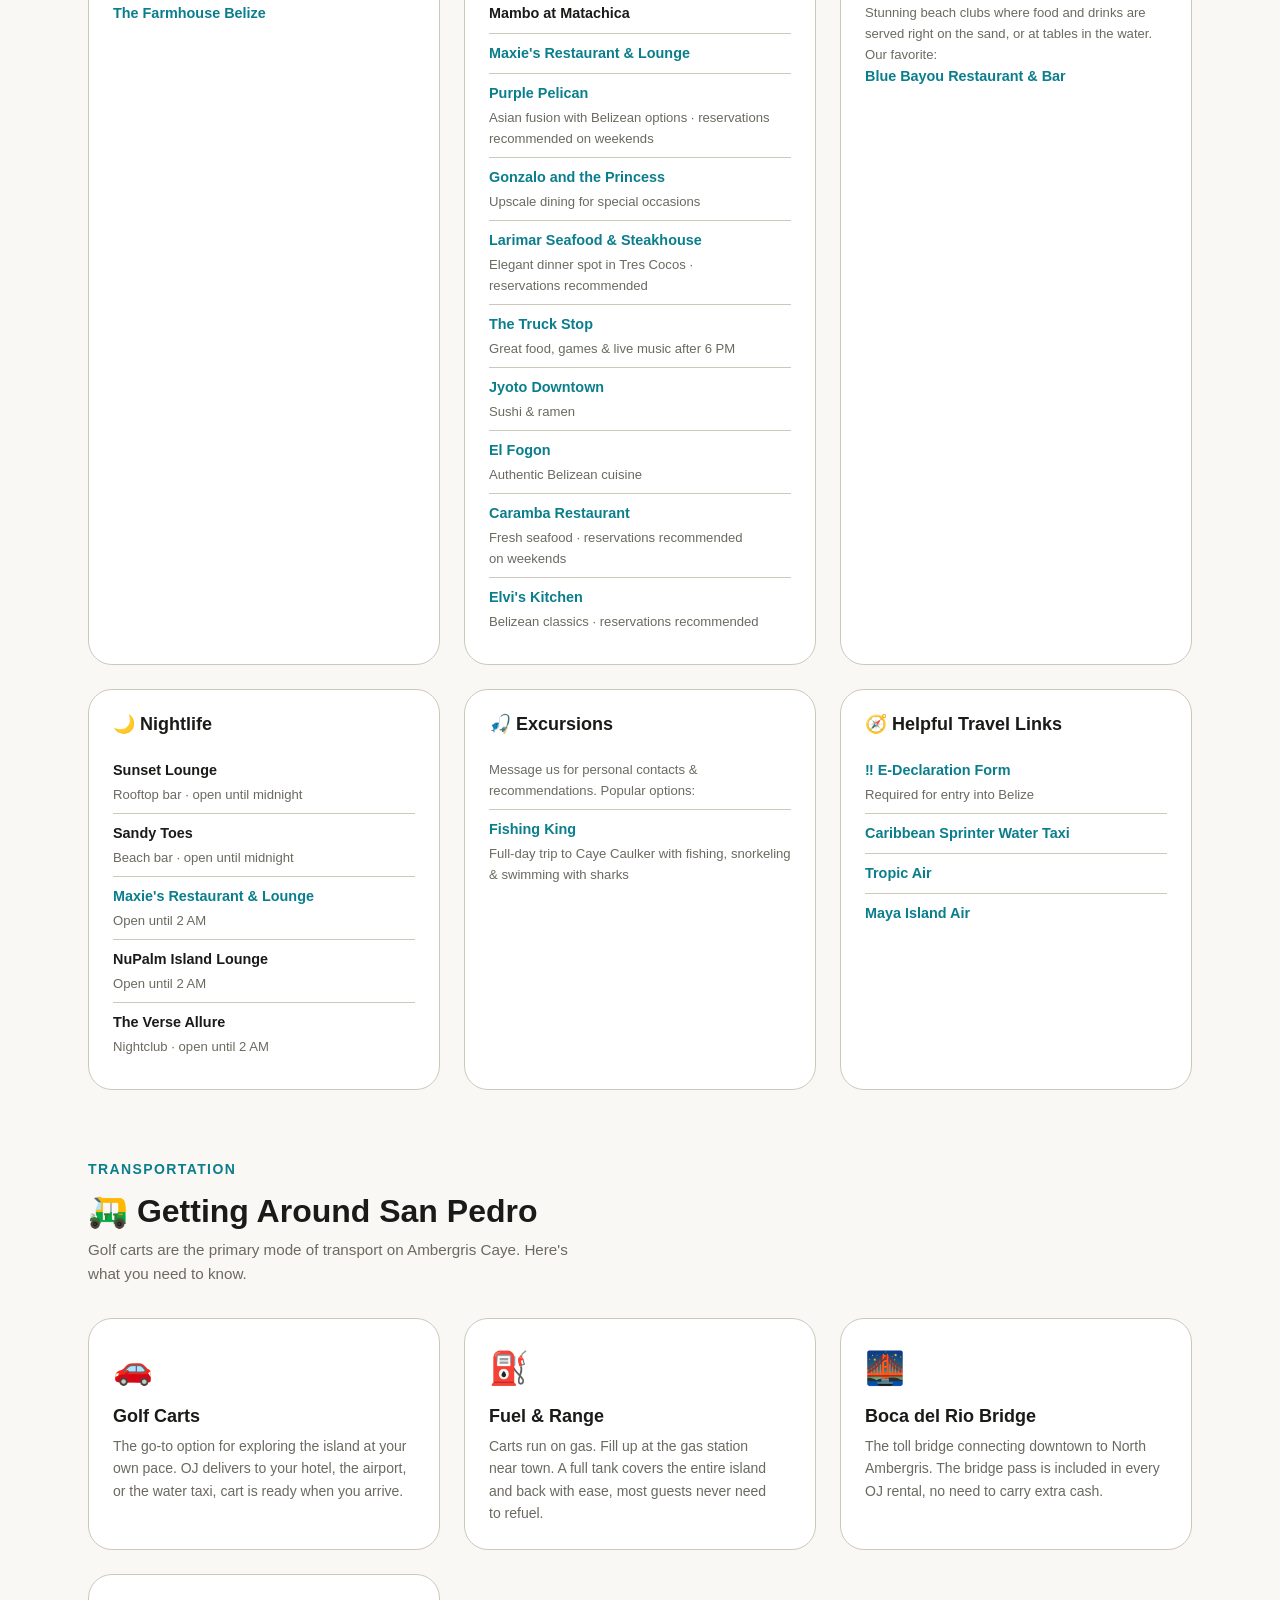
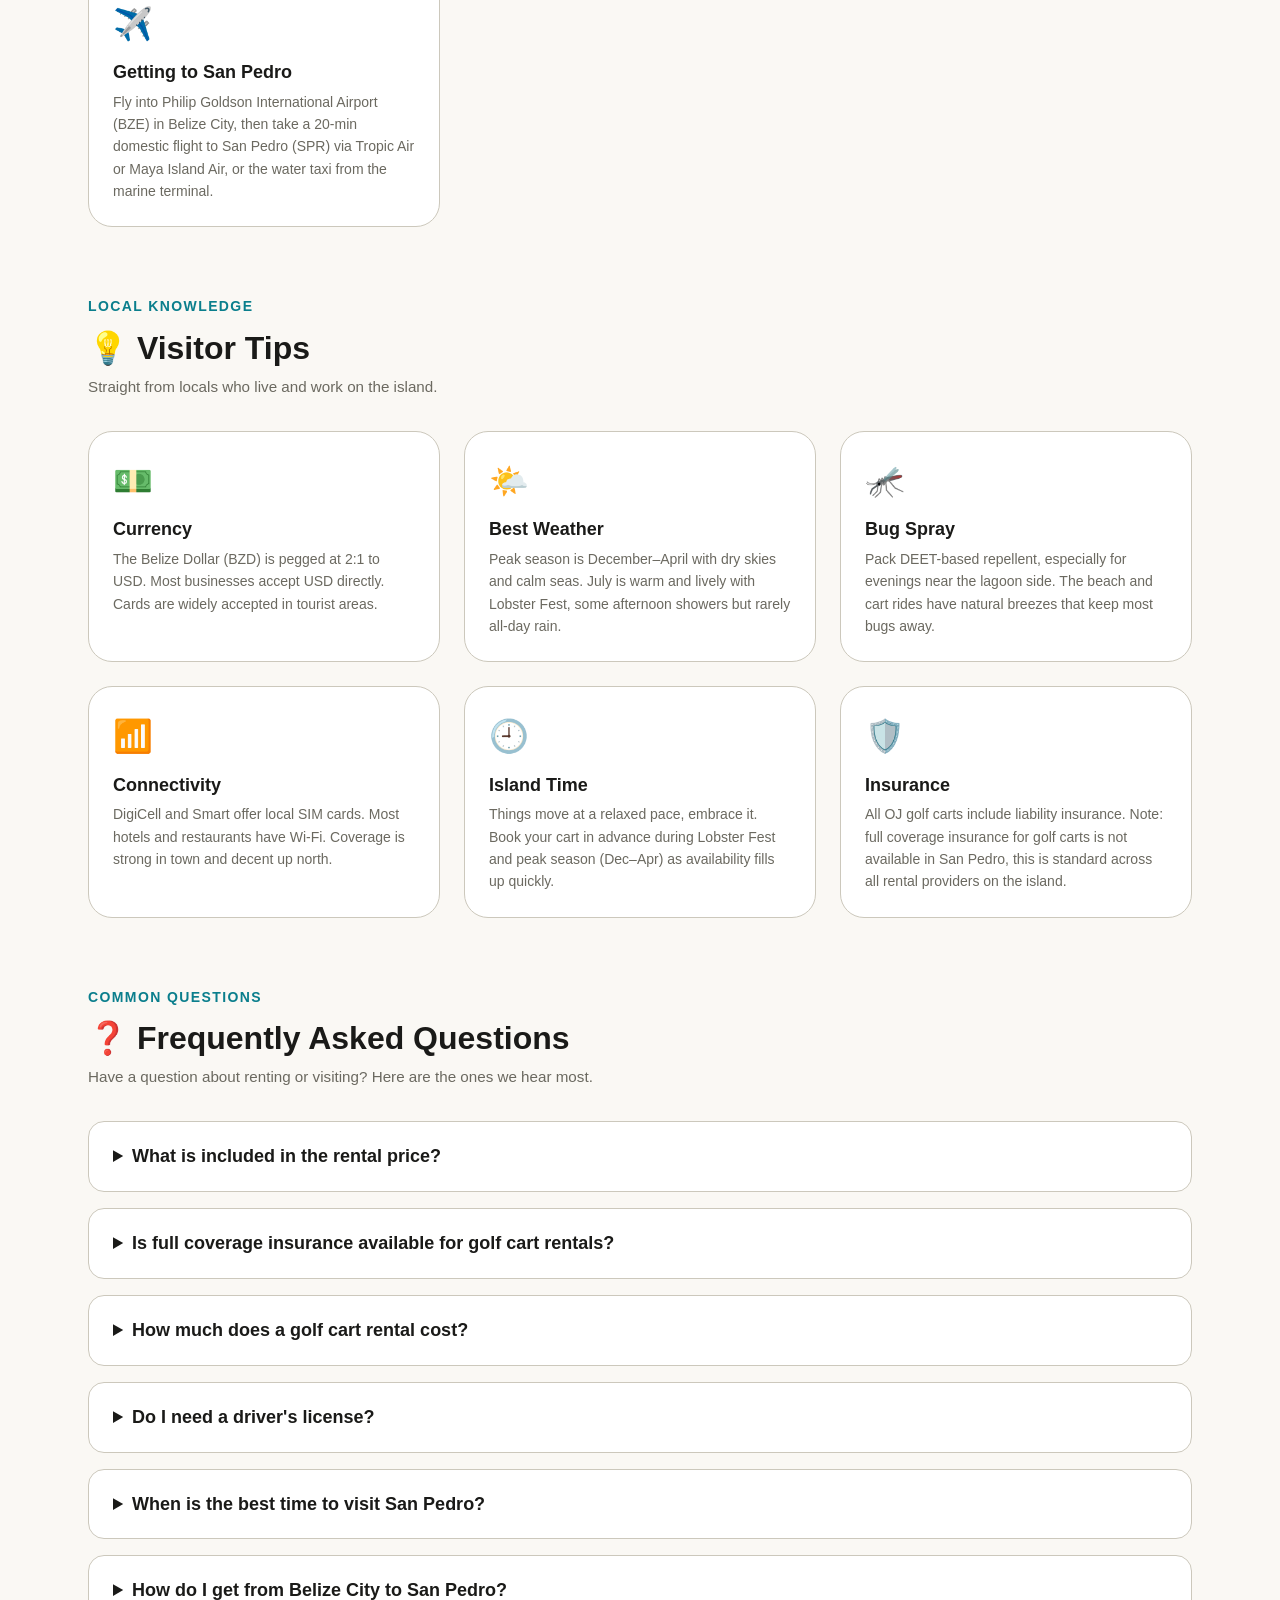
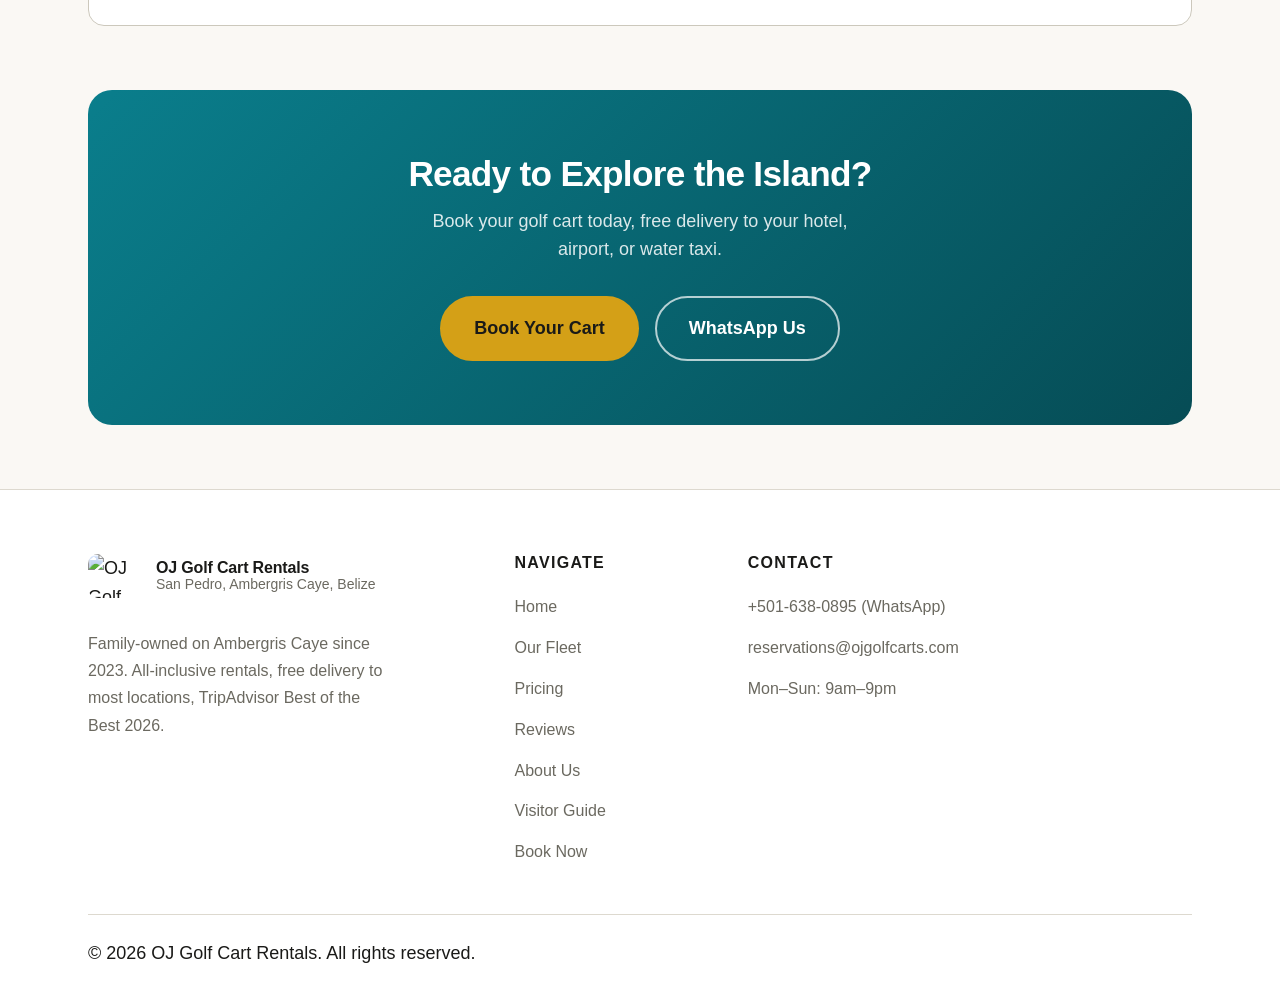
==== commit 6b0ca76c: "Remove Liv Agave, link Maxie's Restaurant & Lounge" ====
--- a/ambergris-caye/index.html
+++ b/ambergris-caye/index.html
@@ -547,8 +547,7 @@
             <h3>🍴 Restaurants We Love</h3>
             <ul>
               <li><span class="rec-name">Mambo at Matachica</span></li>
-              <li><span class="rec-name">Liv Agave</span><span class="rec-note">Barrier Reef Drive</span></li>
-              <li><span class="rec-name">Maxie's Restaurant &amp; Lounge</span></li>
+              <li><a href="https://maxiesrestaurantandlounge.com/" target="_blank" rel="noopener">Maxie's Restaurant &amp; Lounge</a></li>
               <li><a href="https://purplepelican.bz/" target="_blank" rel="noopener">Purple Pelican</a><span class="rec-note">Asian fusion with Belizean options · reservations recommended on weekends</span></li>
               <li><a href="https://www.gonzaloandtheprincess.com/" target="_blank" rel="noopener">Gonzalo and the Princess</a><span class="rec-note">Upscale dining for special occasions</span></li>
               <li><a href="https://www.larimarbelize.com/" target="_blank" rel="noopener">Larimar Seafood &amp; Steakhouse</a><span class="rec-note">Elegant dinner spot in Tres Cocos · reservations recommended</span></li>
@@ -572,7 +571,7 @@
             <ul>
               <li><span class="rec-name">Sunset Lounge</span><span class="rec-note">Rooftop bar · open until midnight</span></li>
               <li><span class="rec-name">Sandy Toes</span><span class="rec-note">Beach bar · open until midnight</span></li>
-              <li><span class="rec-name">Maxie's Restaurant &amp; Lounge</span><span class="rec-note">Open until 2 AM</span></li>
+              <li><a href="https://maxiesrestaurantandlounge.com/" target="_blank" rel="noopener">Maxie's Restaurant &amp; Lounge</a><span class="rec-note">Open until 2 AM</span></li>
               <li><span class="rec-name">NuPalm Island Lounge</span><span class="rec-note">Open until 2 AM</span></li>
               <li><span class="rec-name">The Verse Allure</span><span class="rec-note">Nightclub · open until 2 AM</span></li>
             </ul>
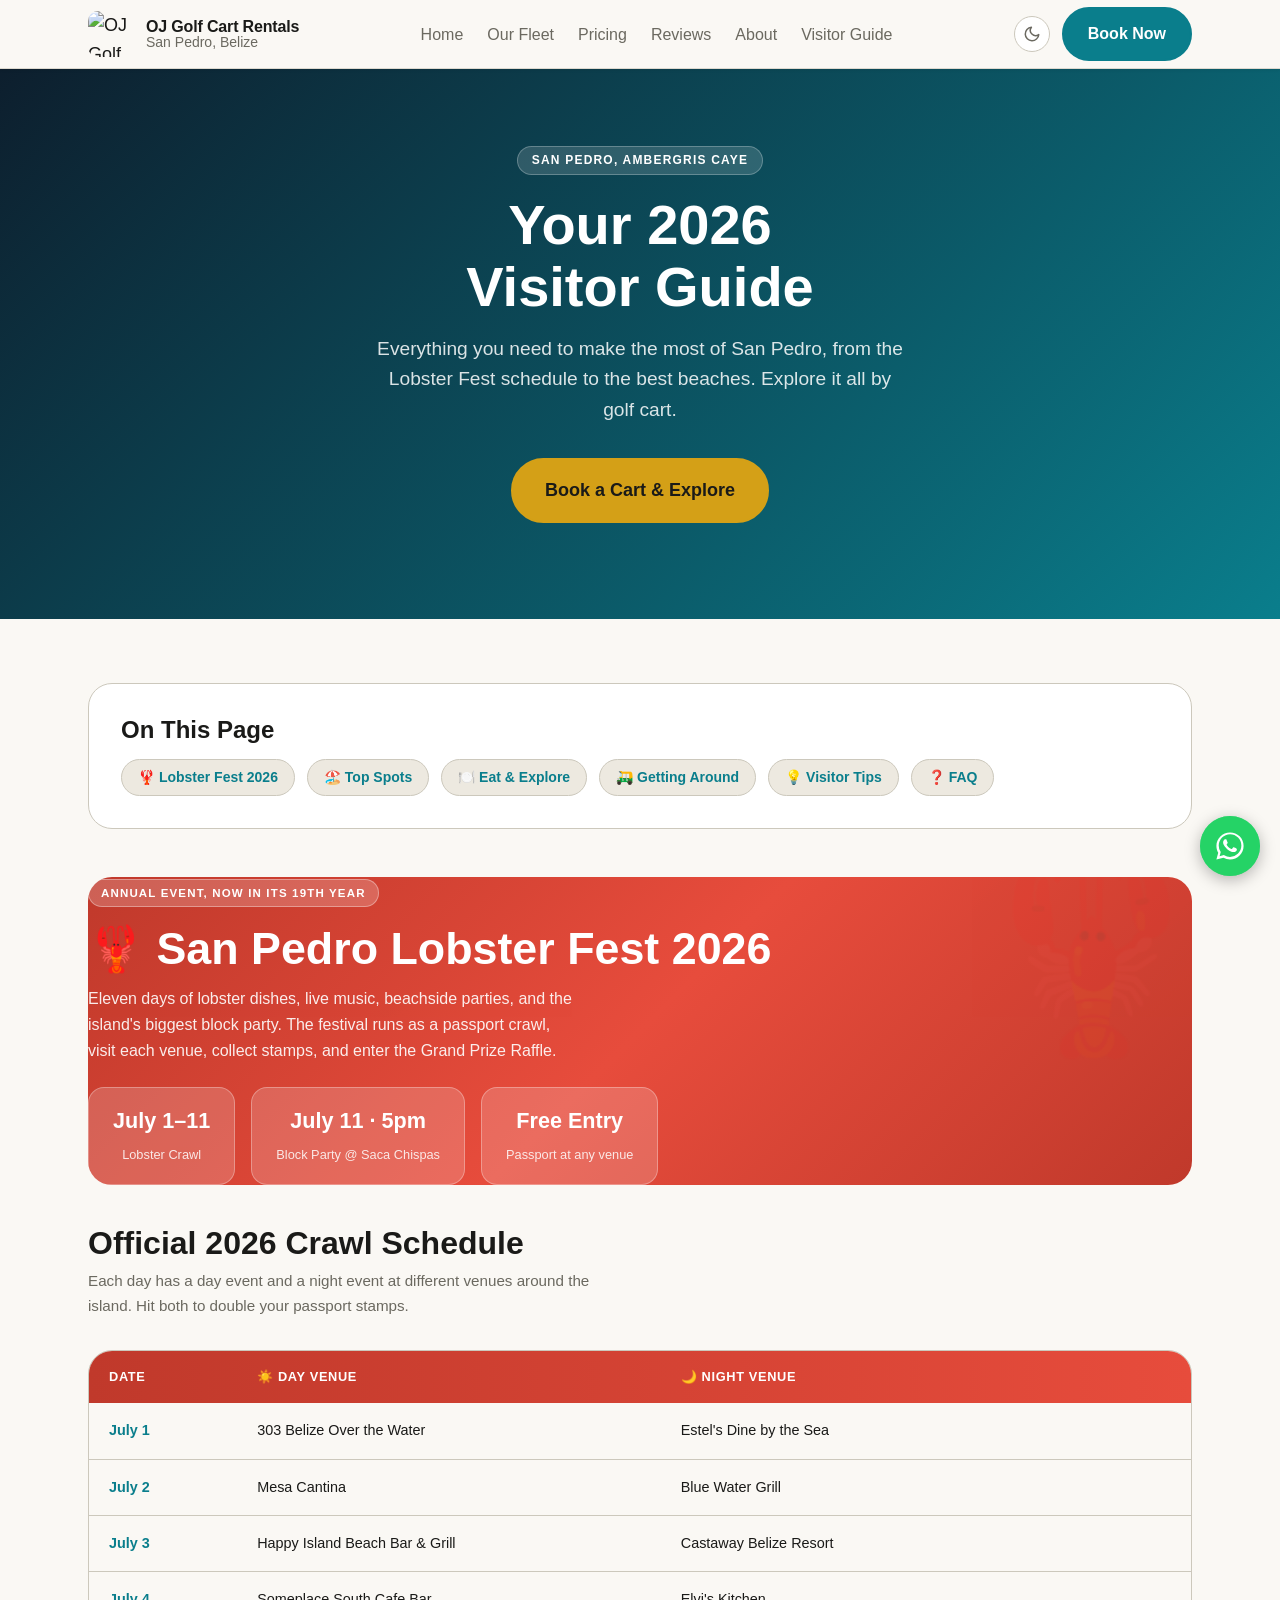
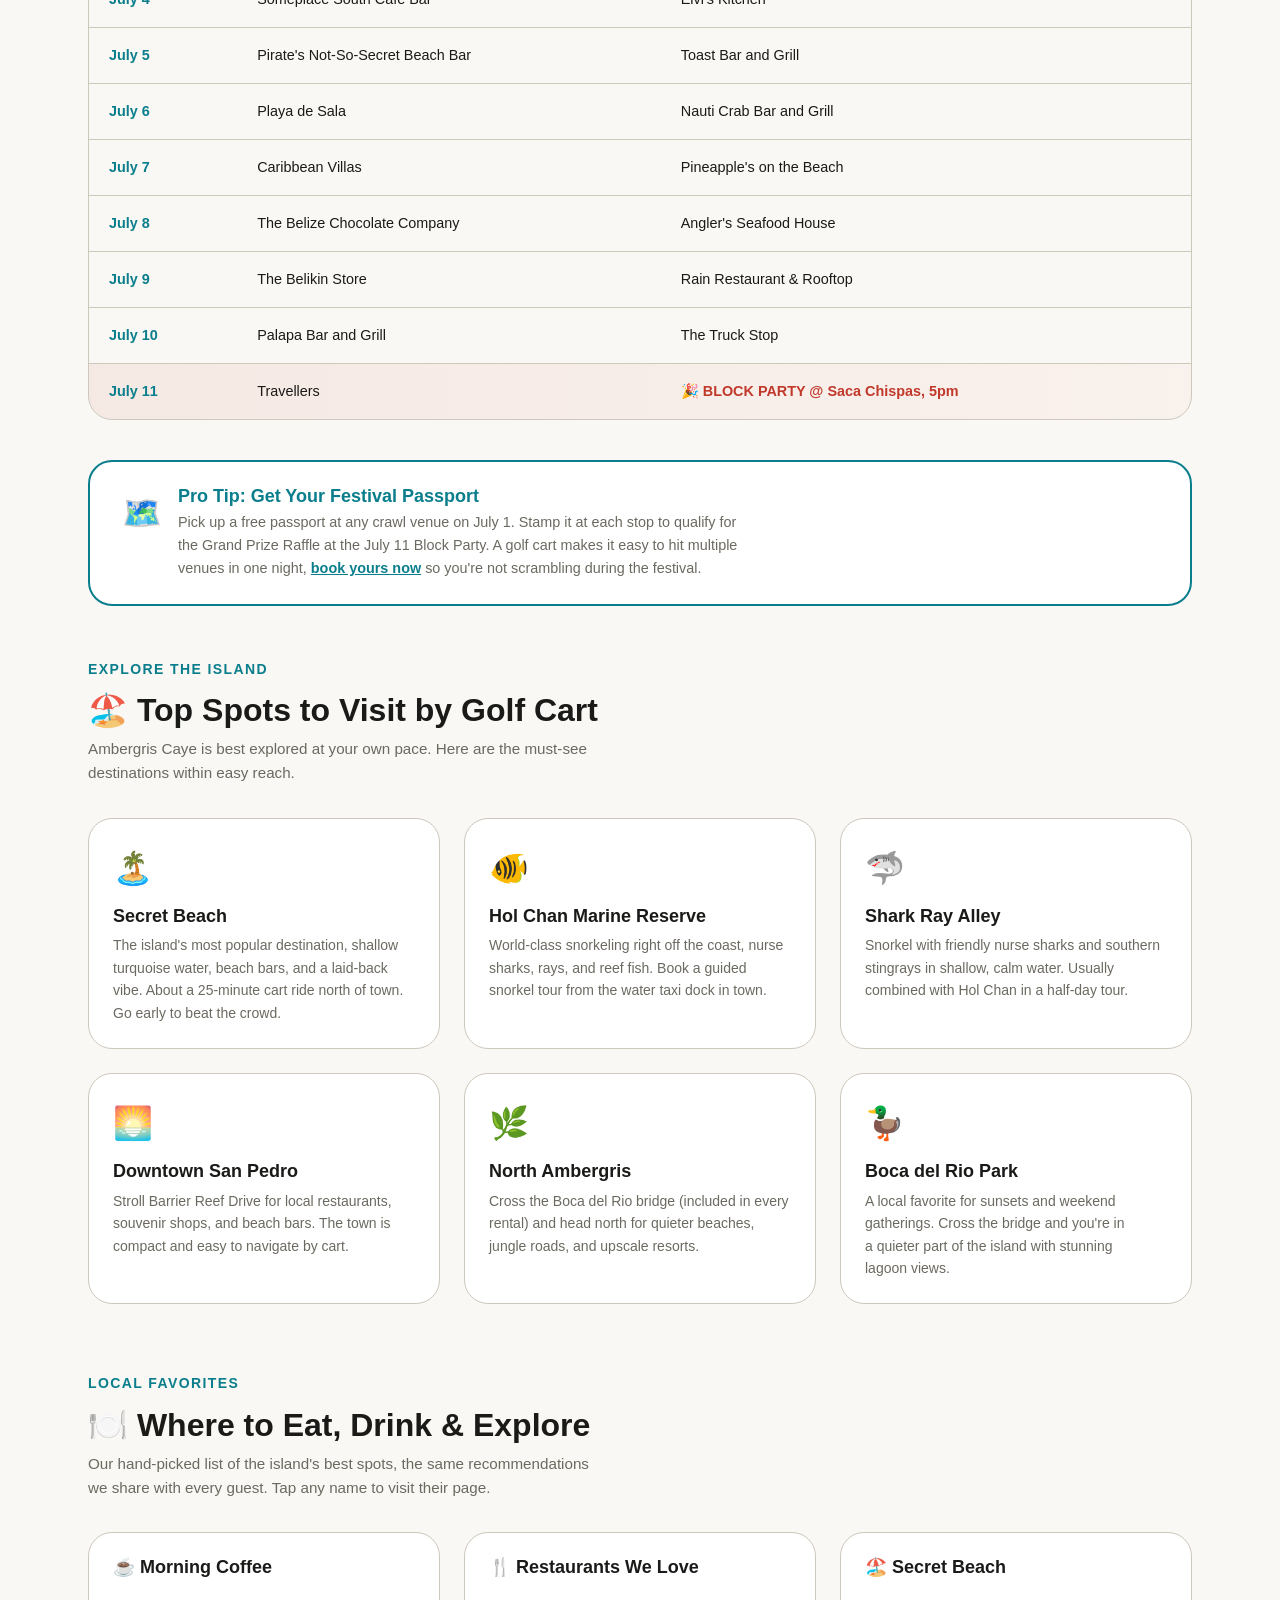
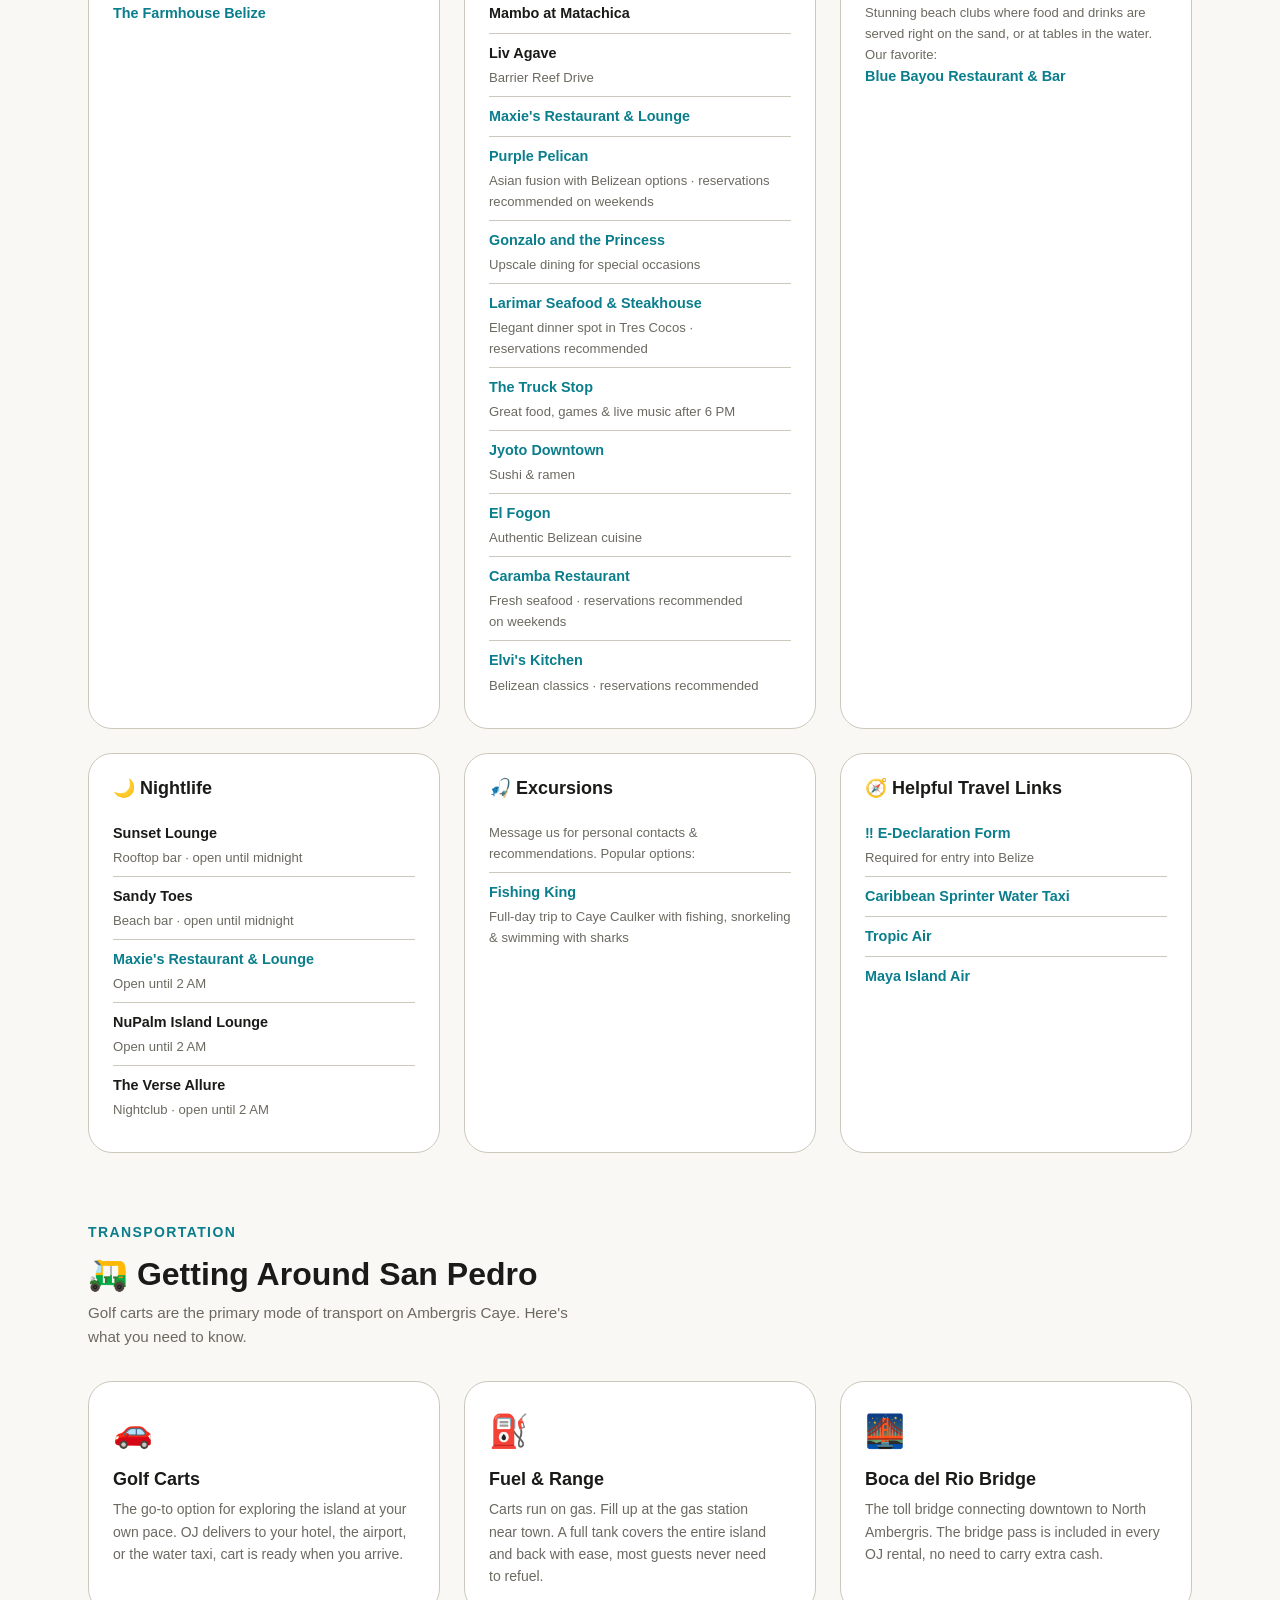
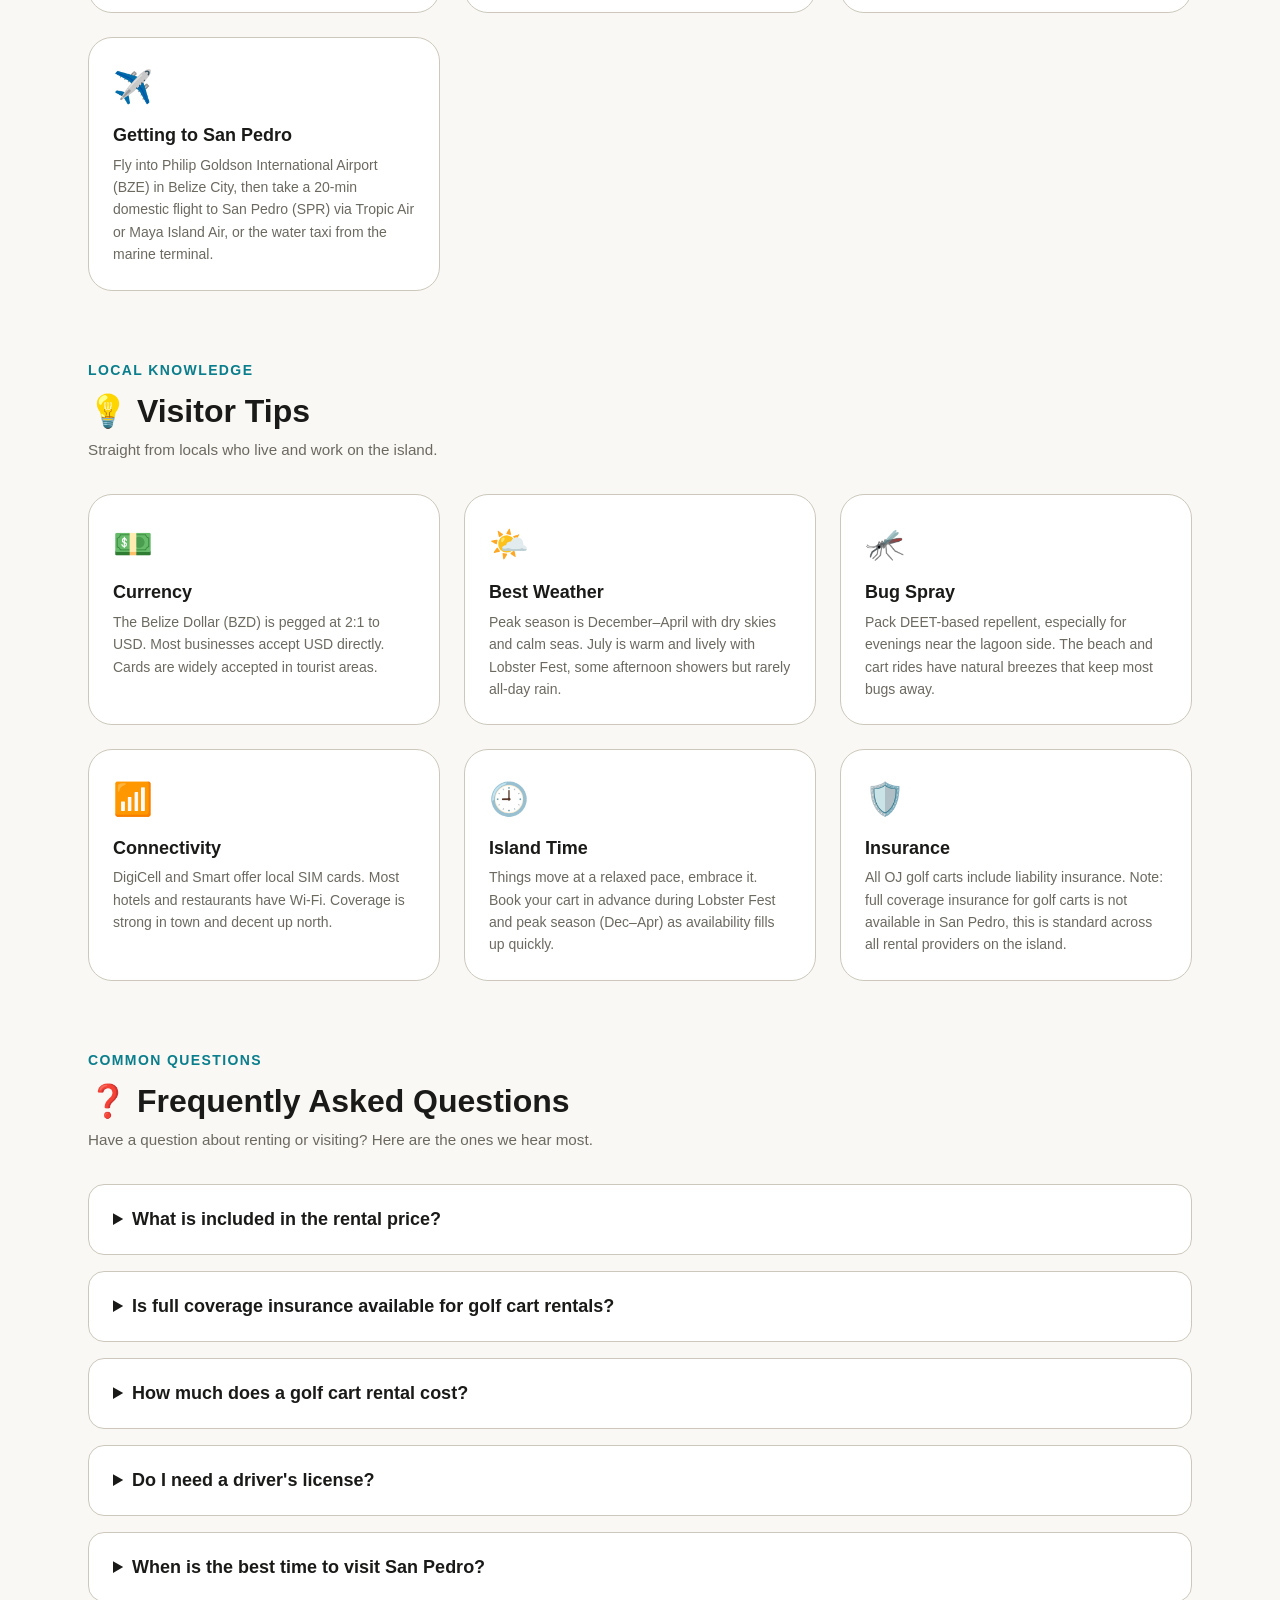
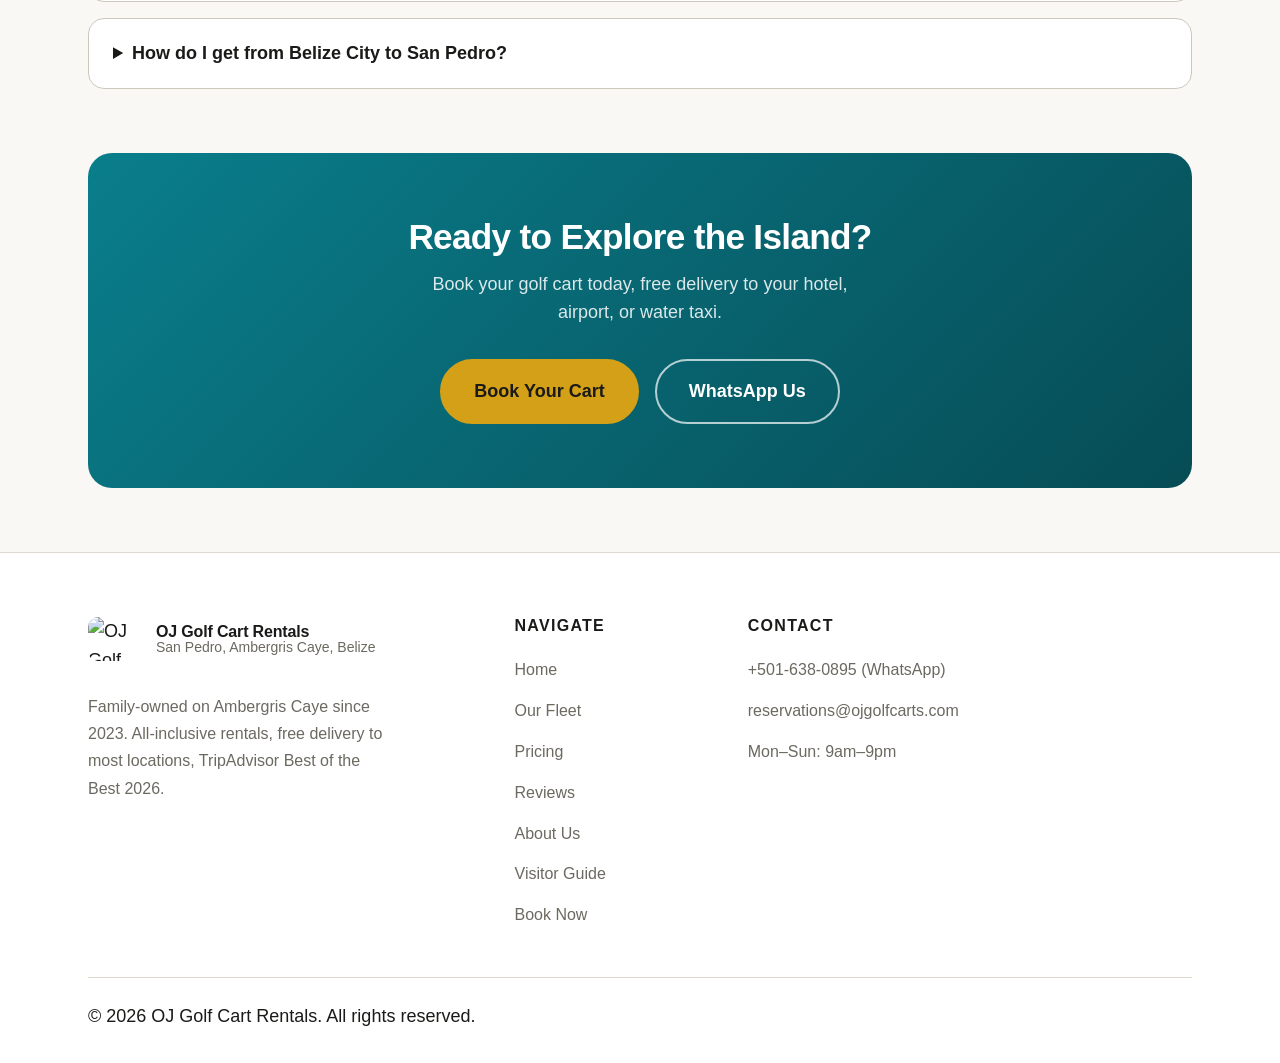
==== commit f7a5954f: "Restore Liv Agave in Restaurants We Love" ====
--- a/ambergris-caye/index.html
+++ b/ambergris-caye/index.html
@@ -547,6 +547,7 @@
             <h3>🍴 Restaurants We Love</h3>
             <ul>
               <li><span class="rec-name">Mambo at Matachica</span></li>
+              <li><span class="rec-name">Liv Agave</span><span class="rec-note">Barrier Reef Drive</span></li>
               <li><a href="https://maxiesrestaurantandlounge.com/" target="_blank" rel="noopener">Maxie's Restaurant &amp; Lounge</a></li>
               <li><a href="https://purplepelican.bz/" target="_blank" rel="noopener">Purple Pelican</a><span class="rec-note">Asian fusion with Belizean options · reservations recommended on weekends</span></li>
               <li><a href="https://www.gonzaloandtheprincess.com/" target="_blank" rel="noopener">Gonzalo and the Princess</a><span class="rec-note">Upscale dining for special occasions</span></li>
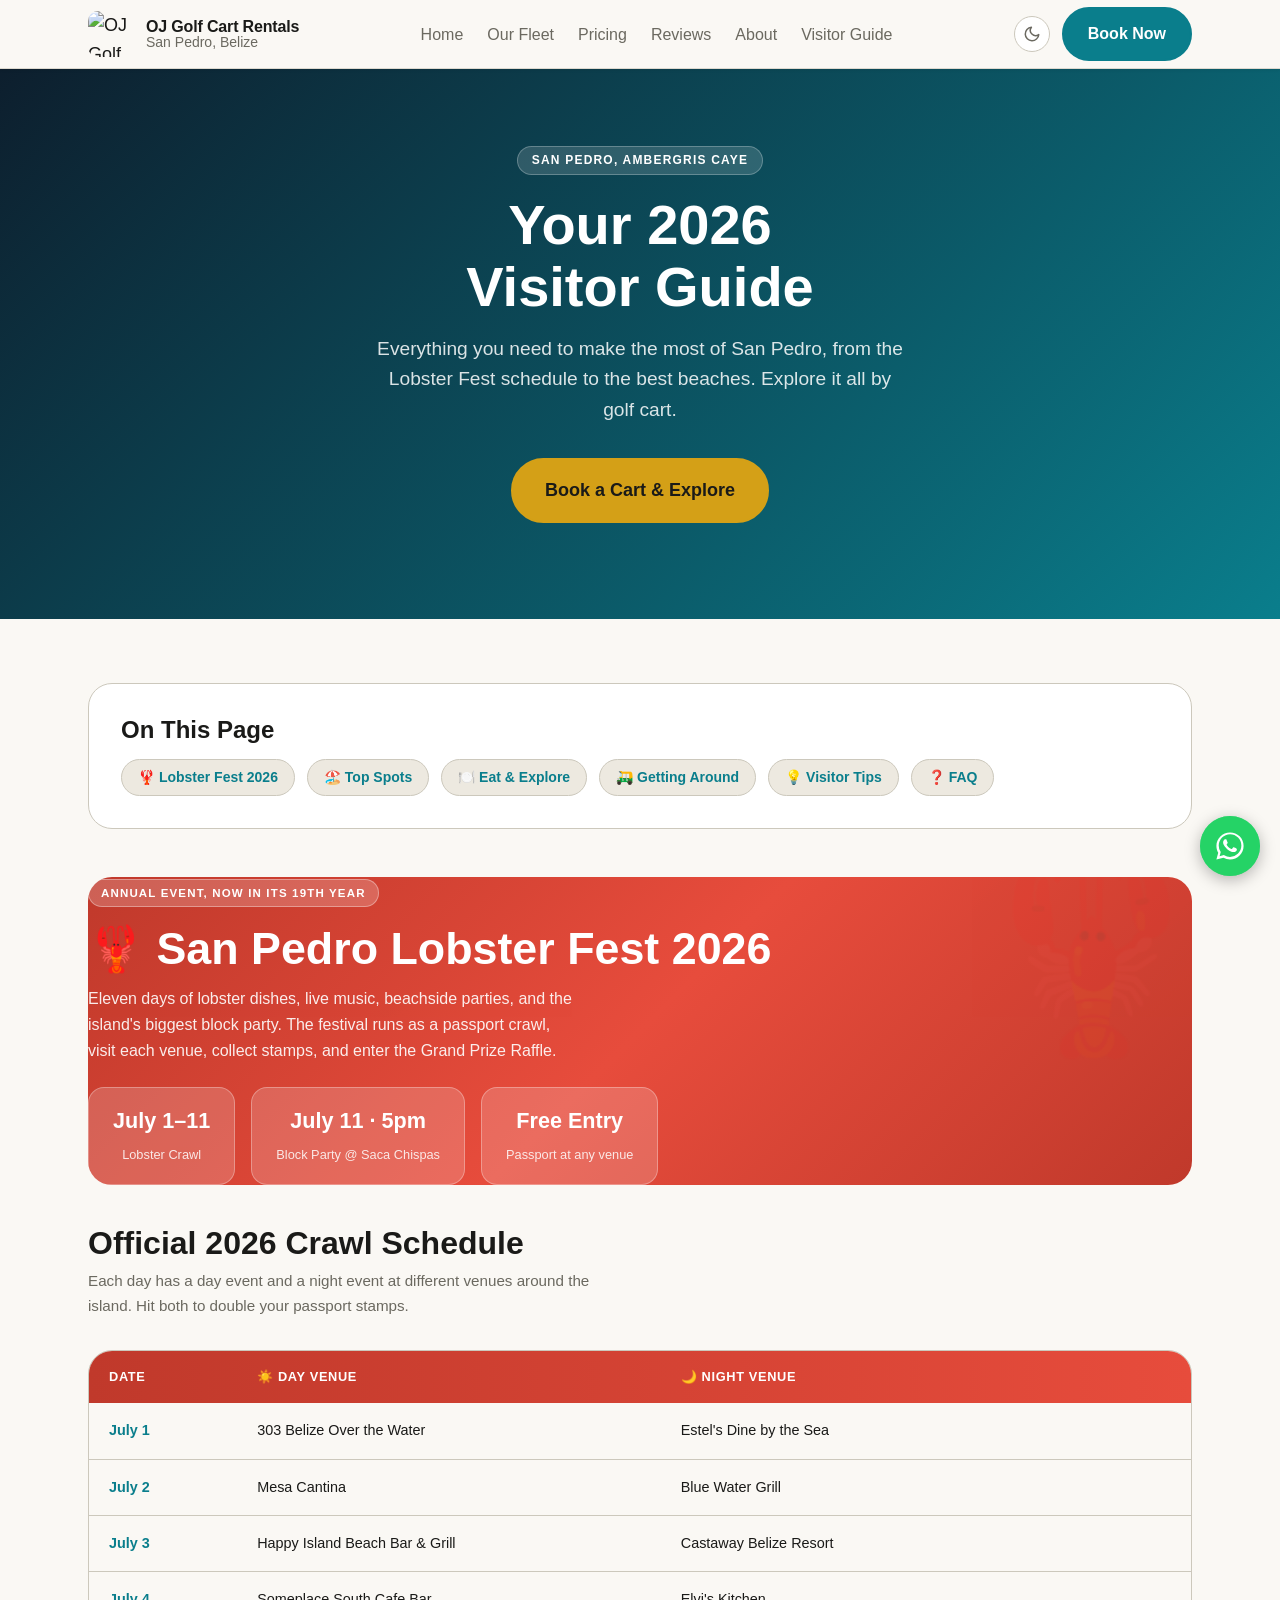
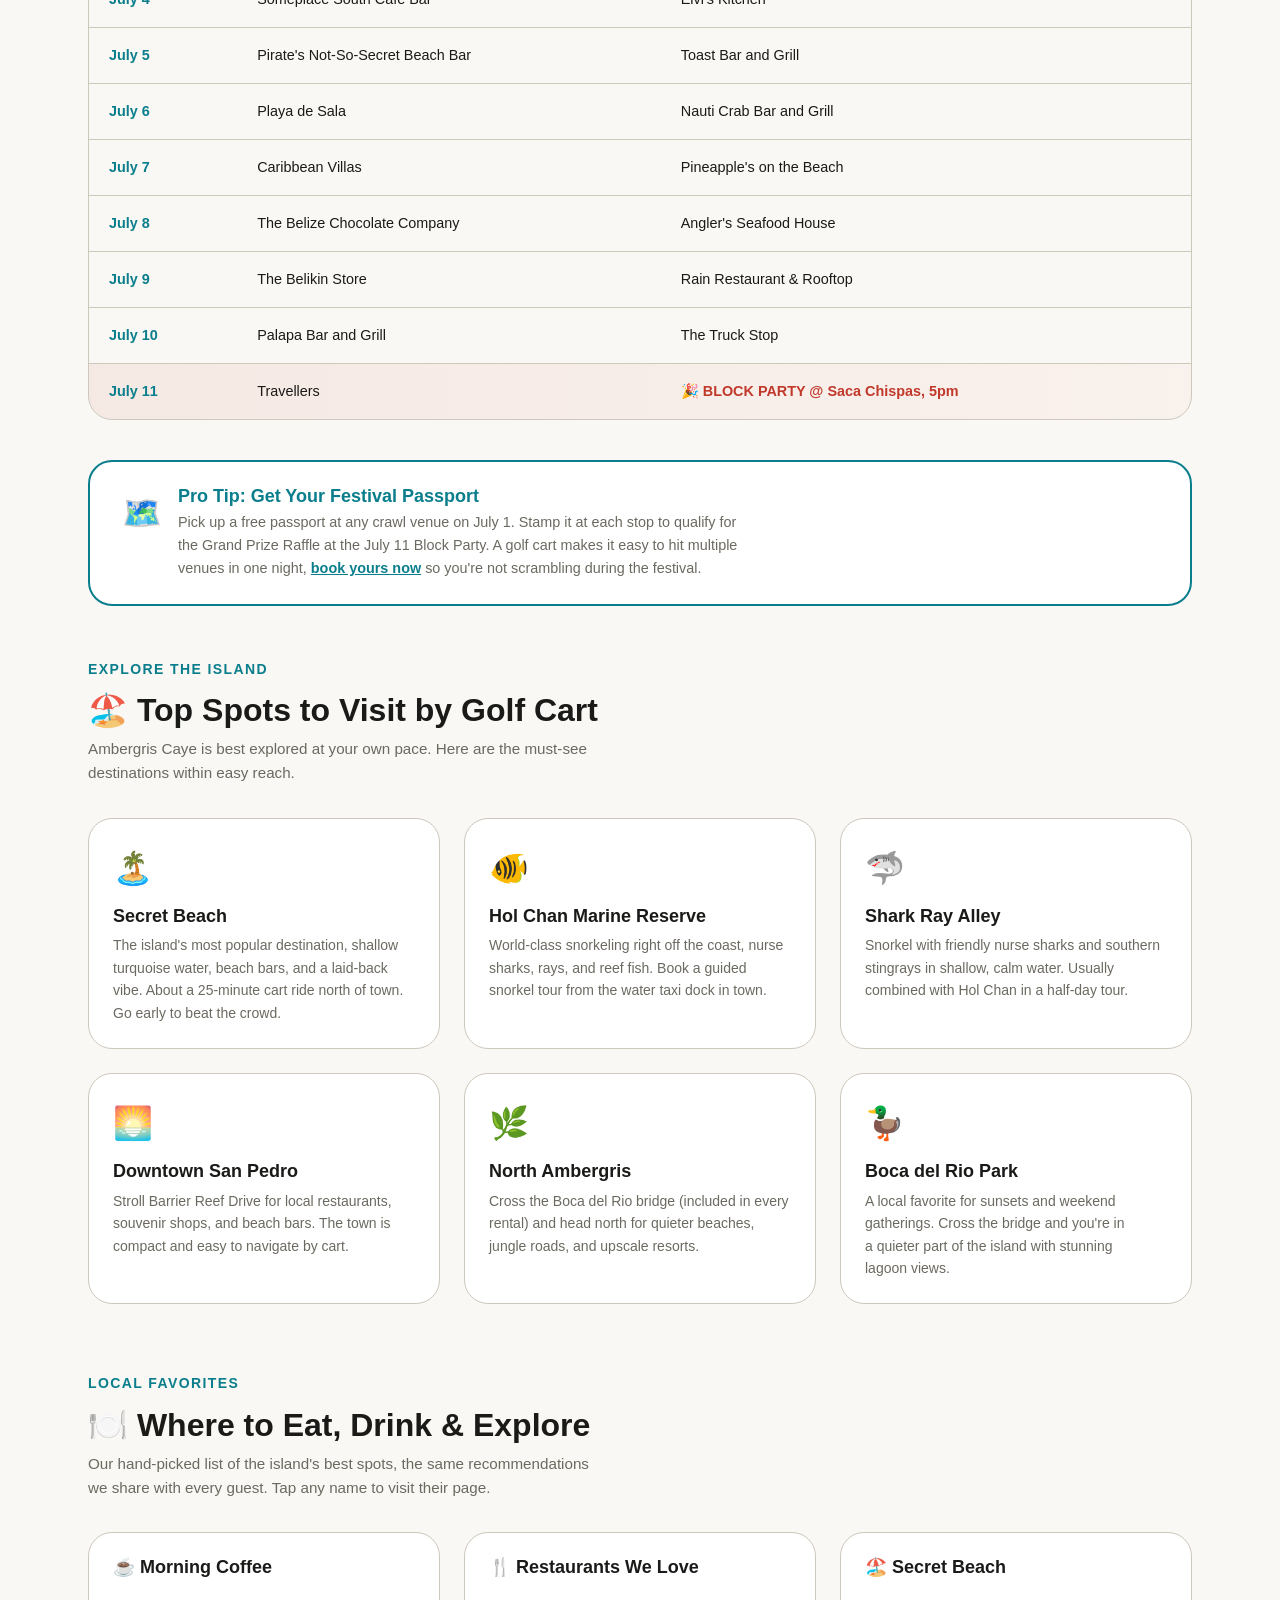
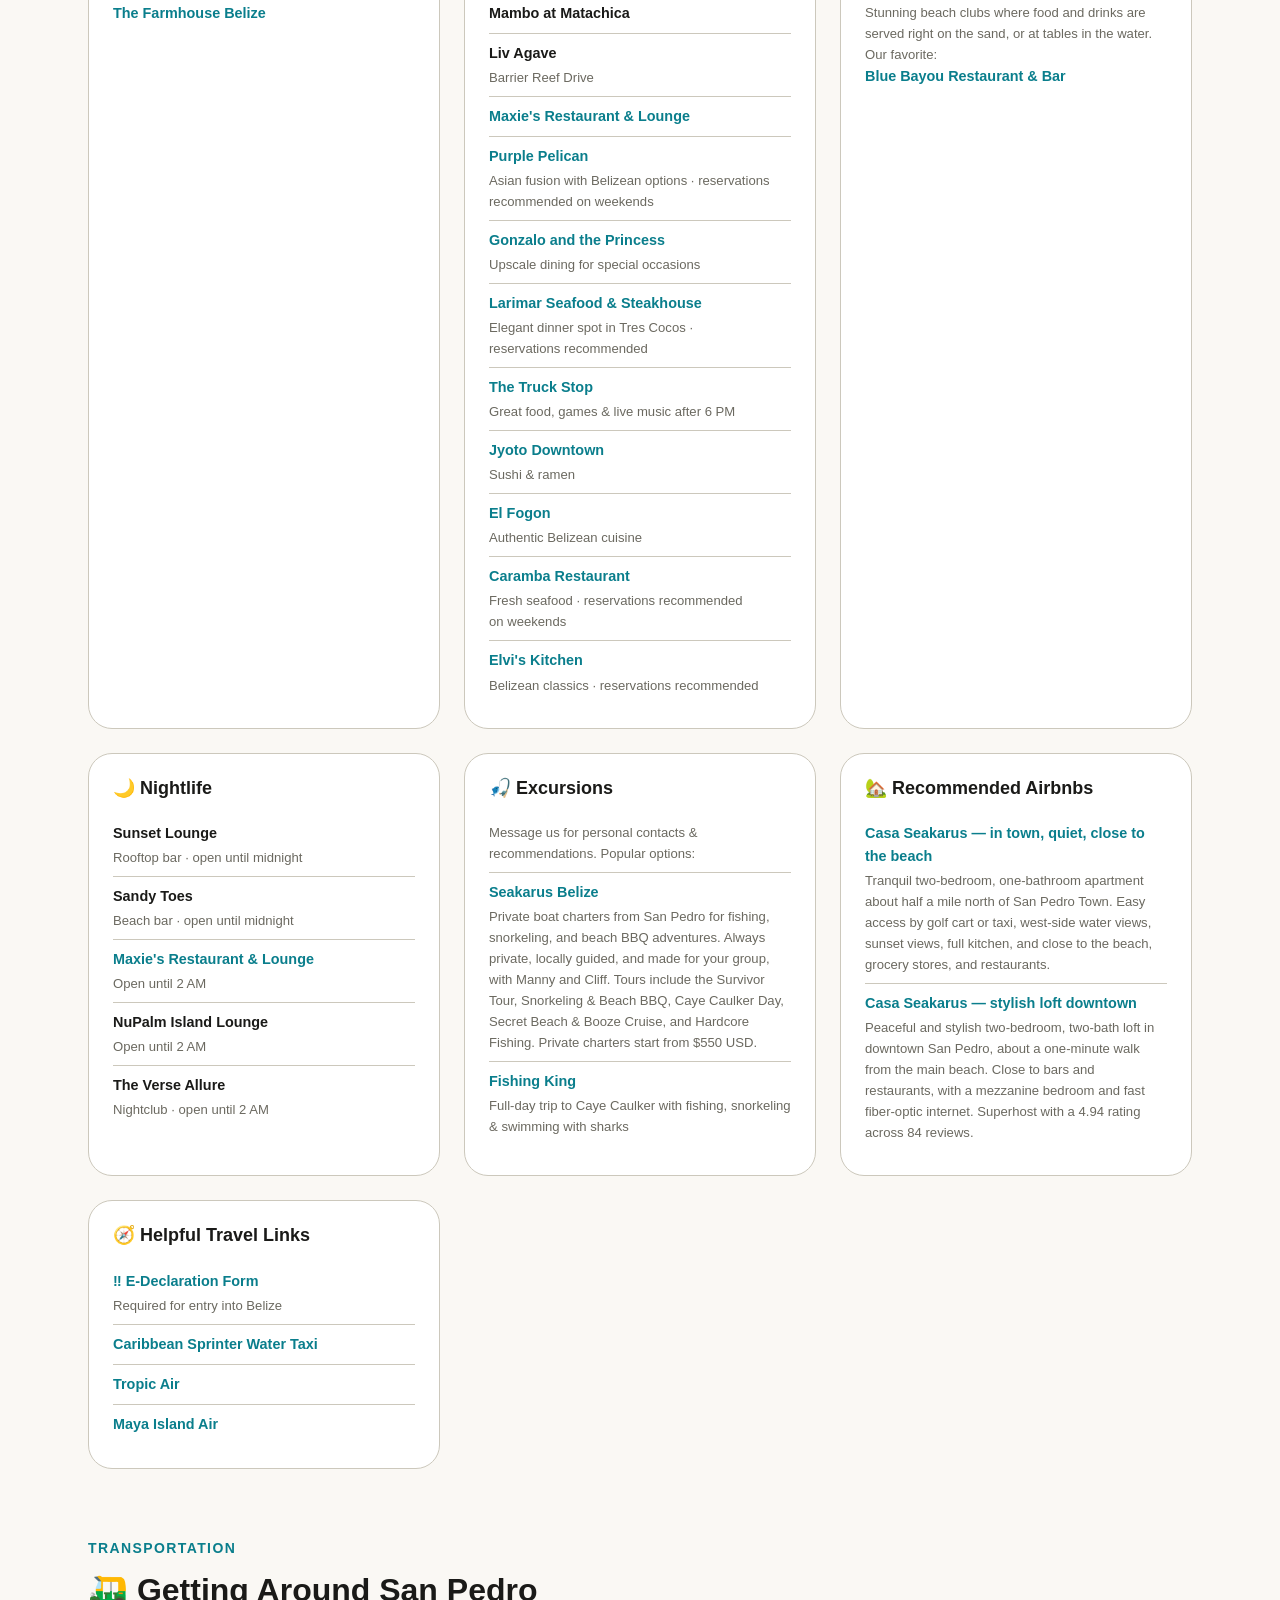
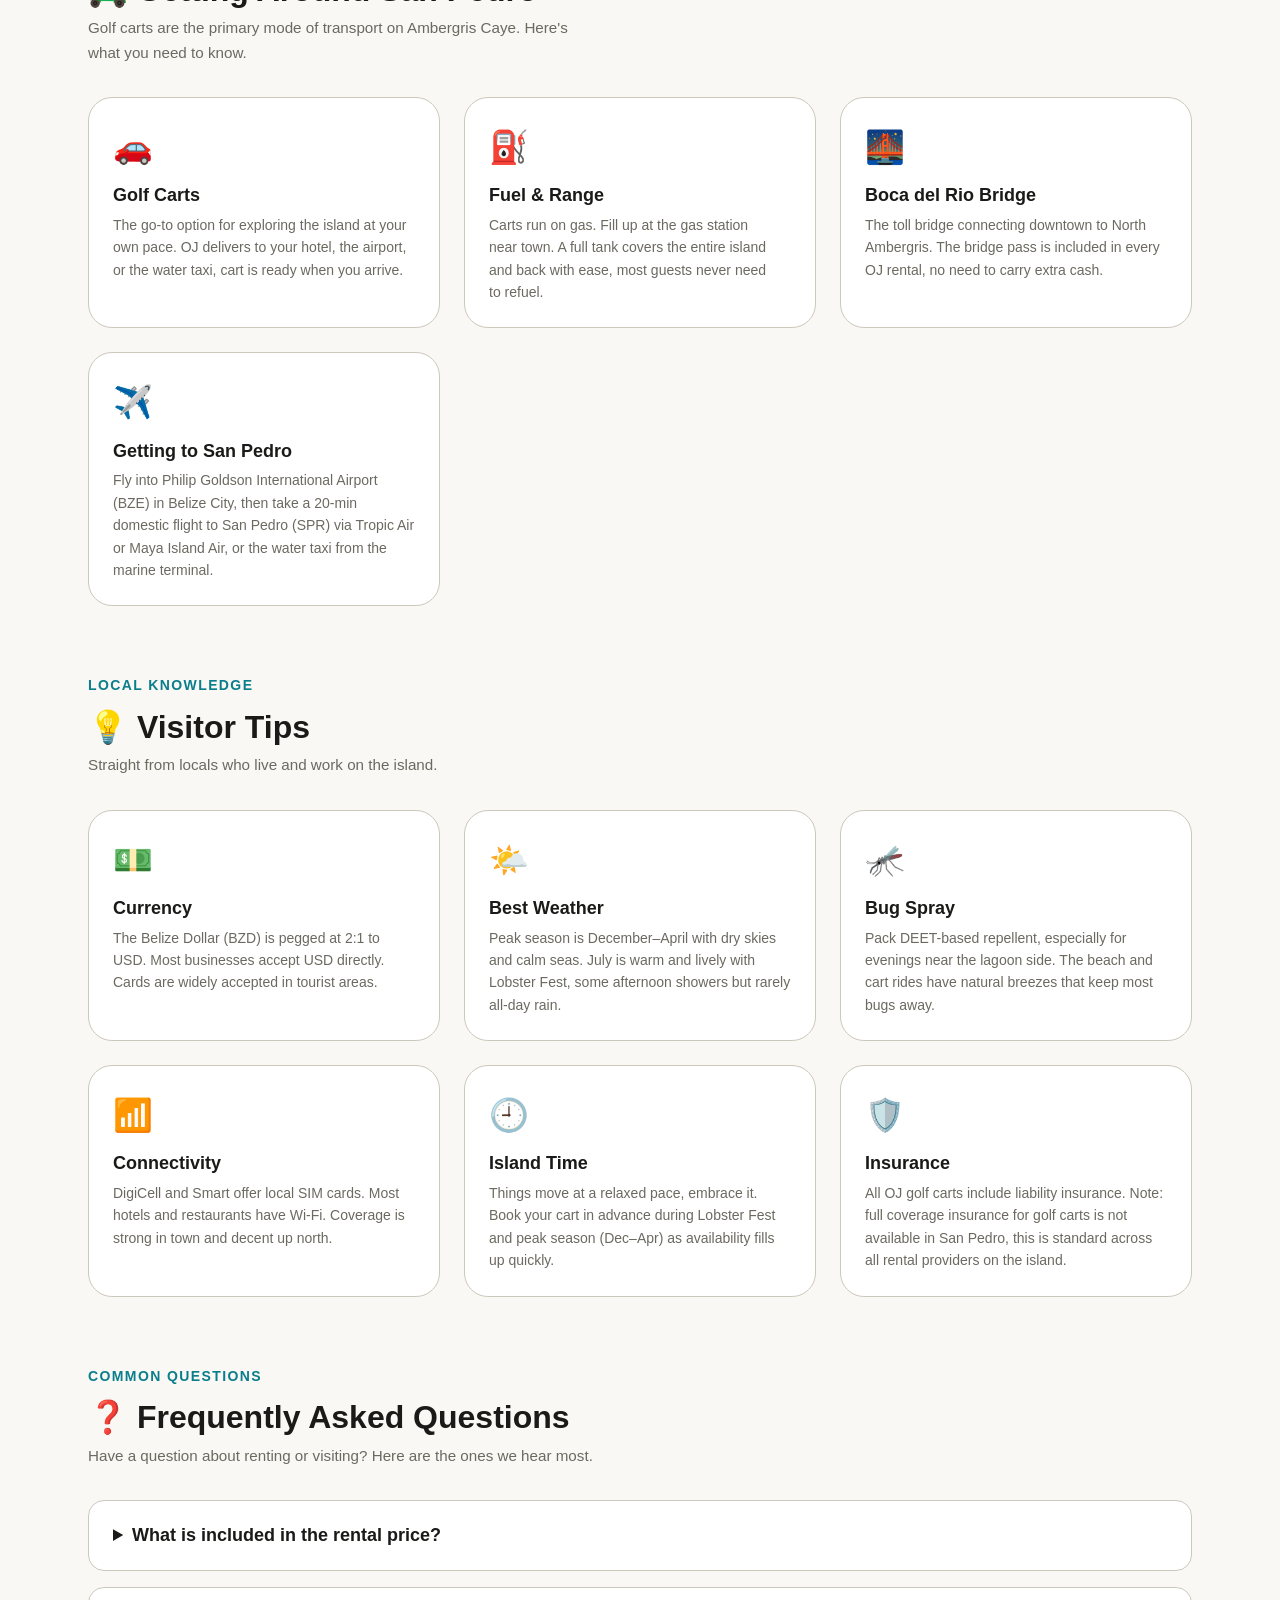
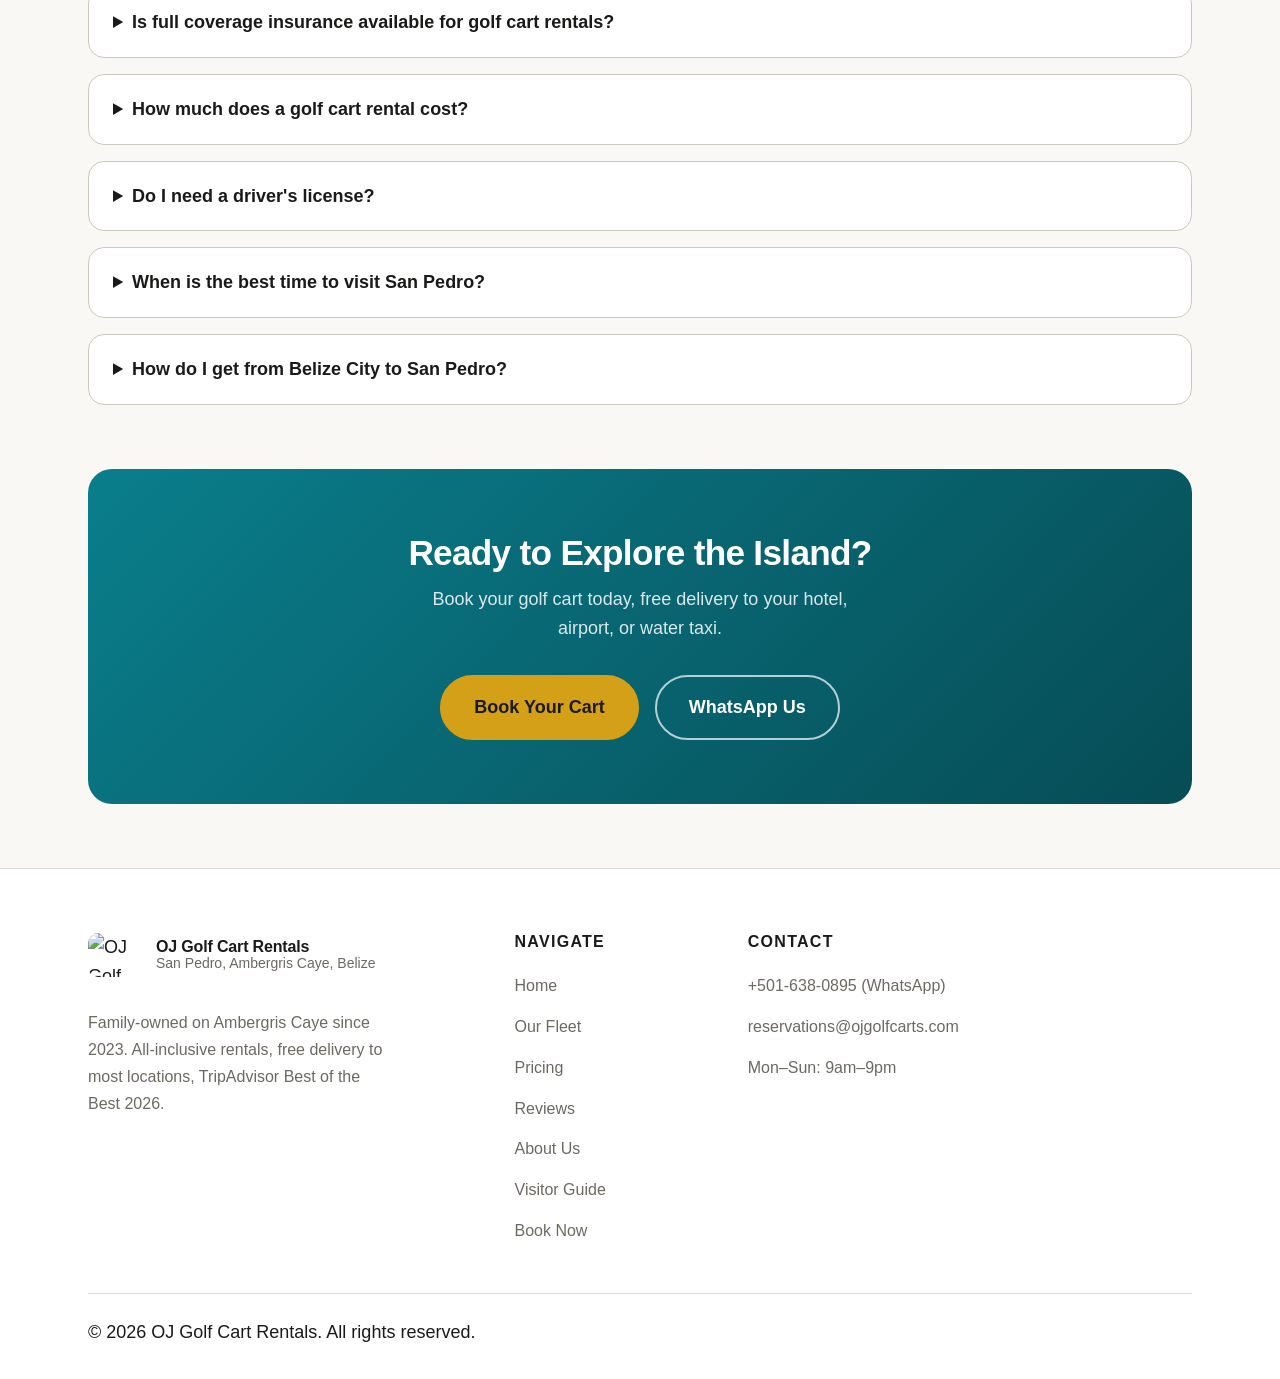
==== commit abfdd5f9: "Add Seakarus to Excursions and add Recommended Airbnbs section with both Casa Seakarus listings" ====
--- a/ambergris-caye/index.html
+++ b/ambergris-caye/index.html
@@ -582,7 +582,16 @@
             <h3>🎣 Excursions</h3>
             <ul>
               <li><span class="rec-note" style="margin-top:0;">Message us for personal contacts &amp; recommendations. Popular options:</span></li>
-              <li><a href="https://www.tiktok.com/@fishing.king.beli" target="_blank" rel="noopener">Fishing King</a><span class="rec-note">Full-day trip to Caye Caulker with fishing, snorkeling &amp; swimming with sharks</span></li>
+              <li><a href="https://www.seakarus.com/" target="_blank" rel="noopener">Seakarus Belize</a><span class="rec-note">Private boat charters from San Pedro for fishing, snorkeling, and beach BBQ adventures. Always private, locally guided, and made for your group, with Manny and Cliff. Tours include the Survivor Tour, Snorkeling & Beach BBQ, Caye Caulker Day, Secret Beach & Booze Cruise, and Hardcore Fishing. Private charters start from $550 USD.</span></li>
+              <li><a href="https://www.tiktok.com/@fishing.king.beli" target="_blank" rel="noopener">Fishing King</a><span class="rec-note">Full-day trip to Caye Caulker with fishing, snorkeling & swimming with sharks</span></li>
+            </ul>
+          </div>
+
+          <div class="rec-card">
+            <h3>🏡 Recommended Airbnbs</h3>
+            <ul>
+              <li><a href="https://www.airbnb.com/rooms/1244301323940936139" target="_blank" rel="noopener">Casa Seakarus — in town, quiet, close to the beach</a><span class="rec-note">Tranquil two-bedroom, one-bathroom apartment about half a mile north of San Pedro Town. Easy access by golf cart or taxi, west-side water views, sunset views, full kitchen, and close to the beach, grocery stores, and restaurants.</span></li>
+              <li><a href="https://www.airbnb.com/rooms/1229733489616171398" target="_blank" rel="noopener">Casa Seakarus — stylish loft downtown</a><span class="rec-note">Peaceful and stylish two-bedroom, two-bath loft in downtown San Pedro, about a one-minute walk from the main beach. Close to bars and restaurants, with a mezzanine bedroom and fast fiber-optic internet. Superhost with a 4.94 rating across 84 reviews.</span></li>
             </ul>
           </div>
 
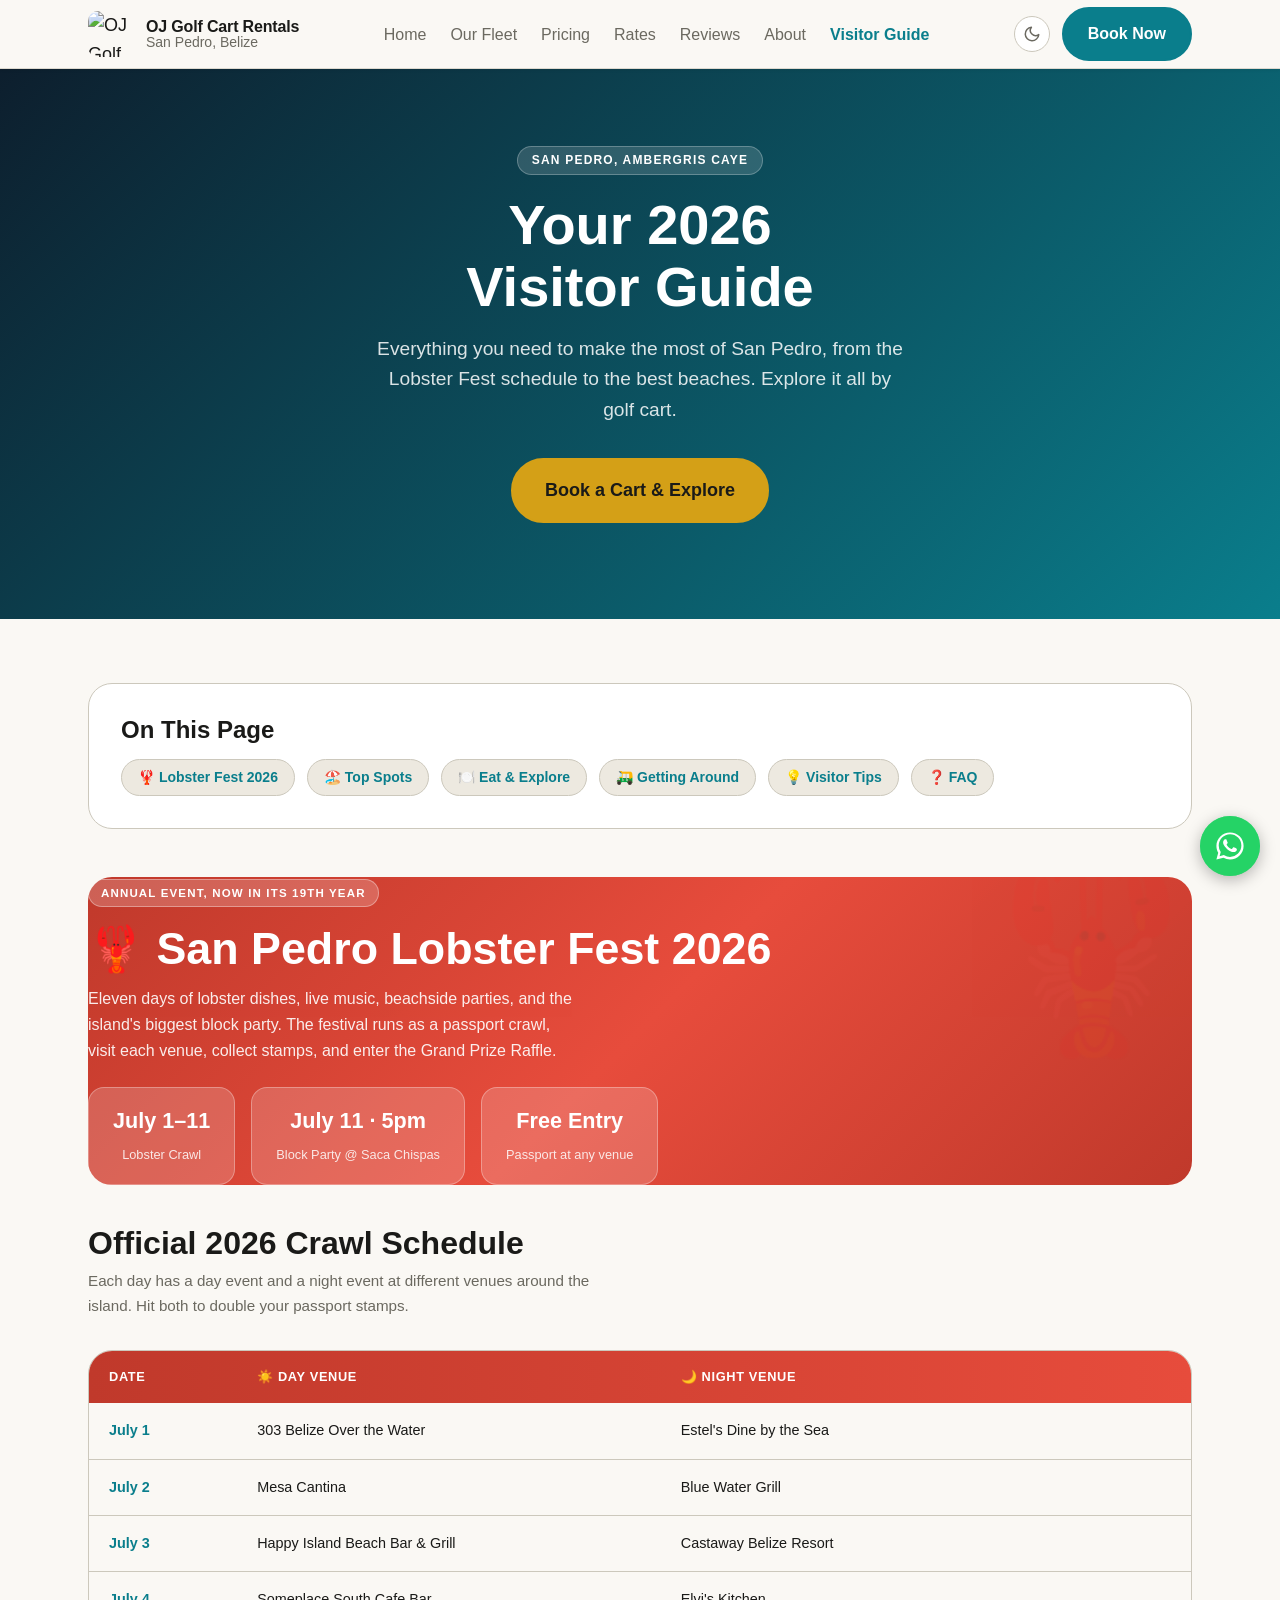
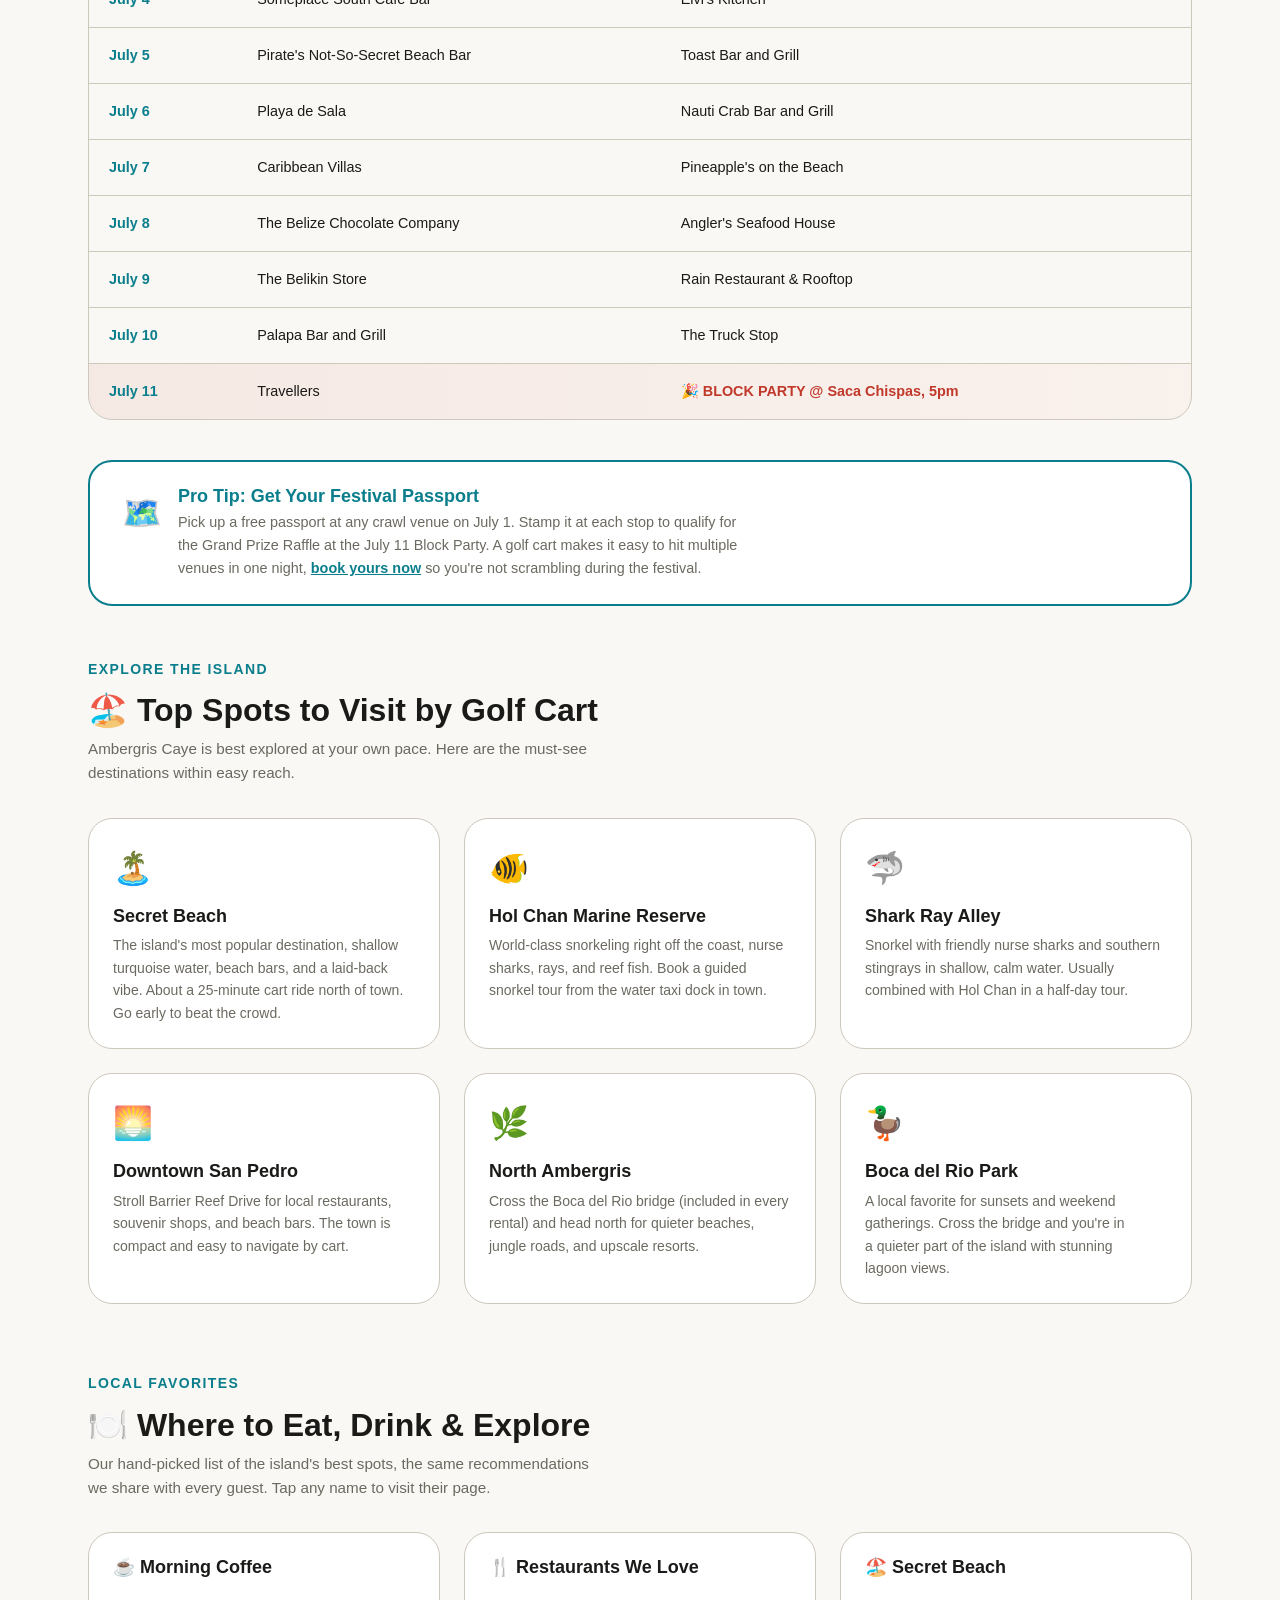
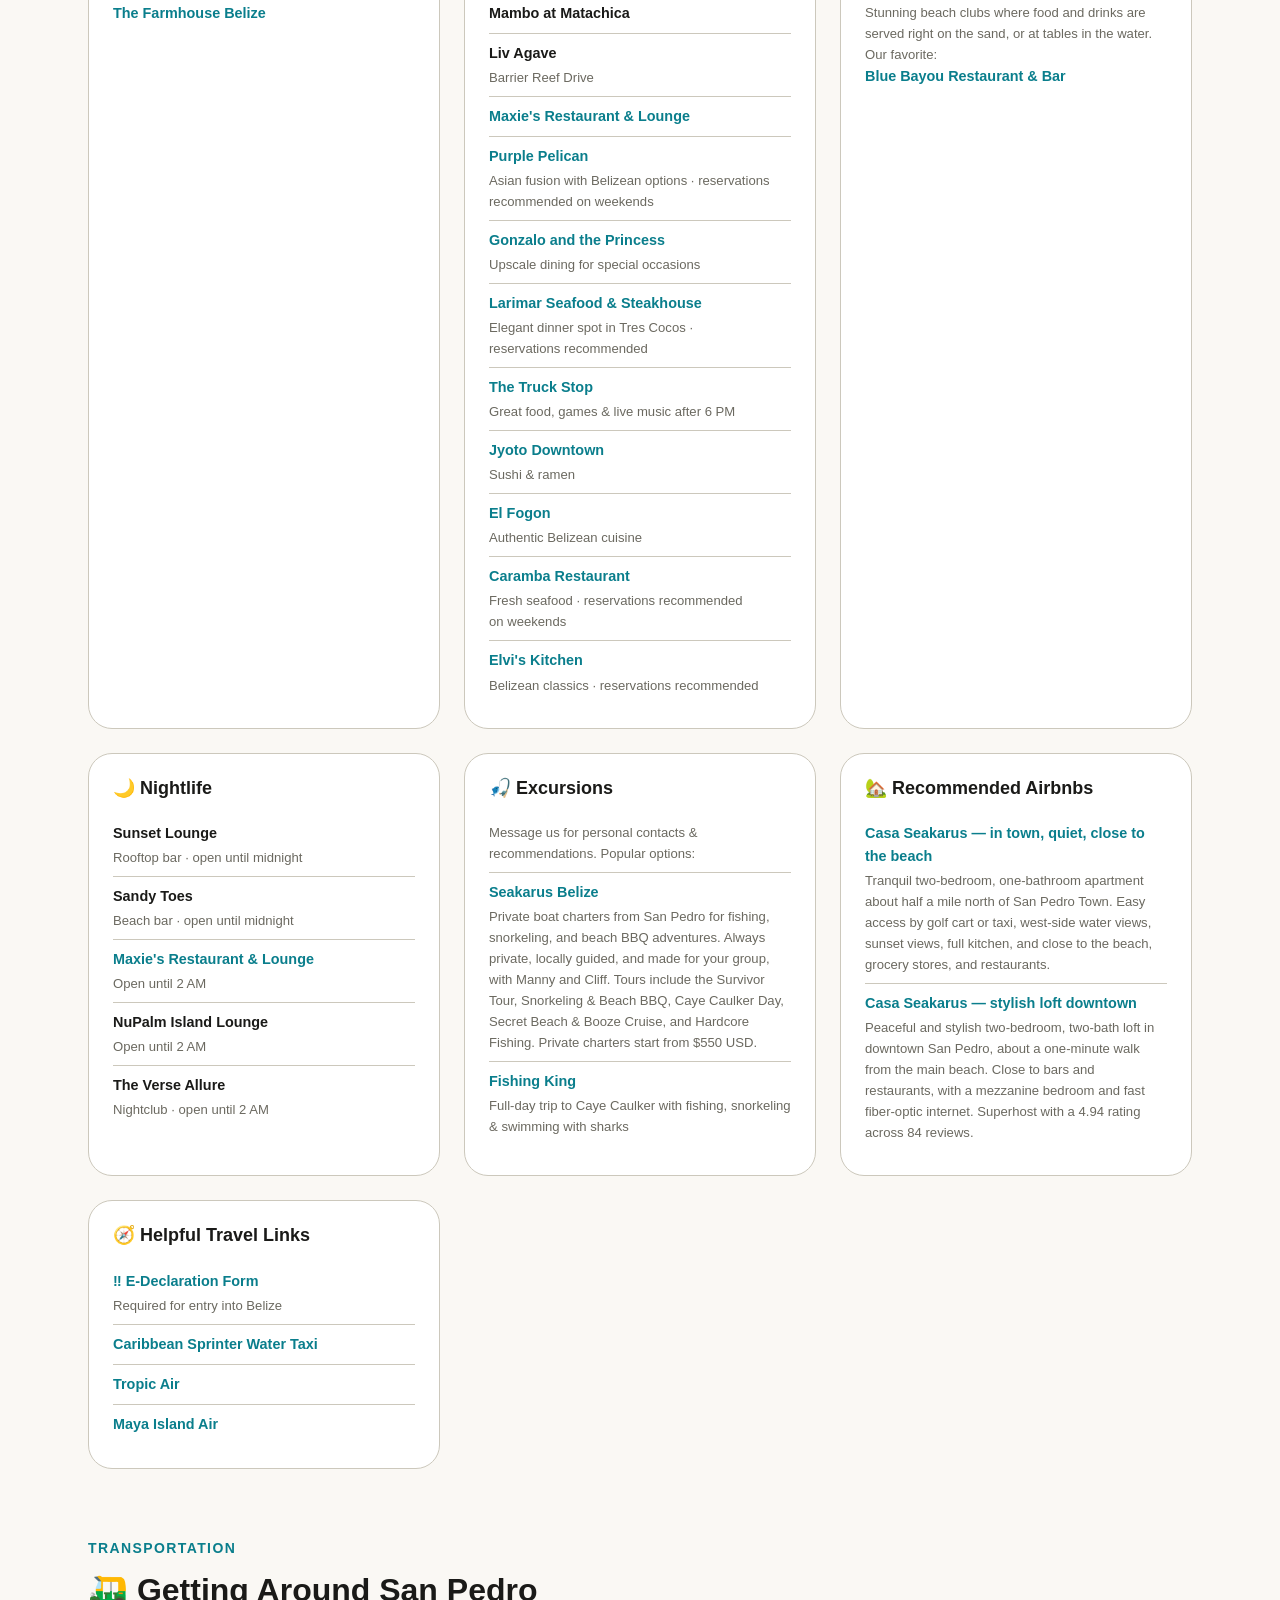
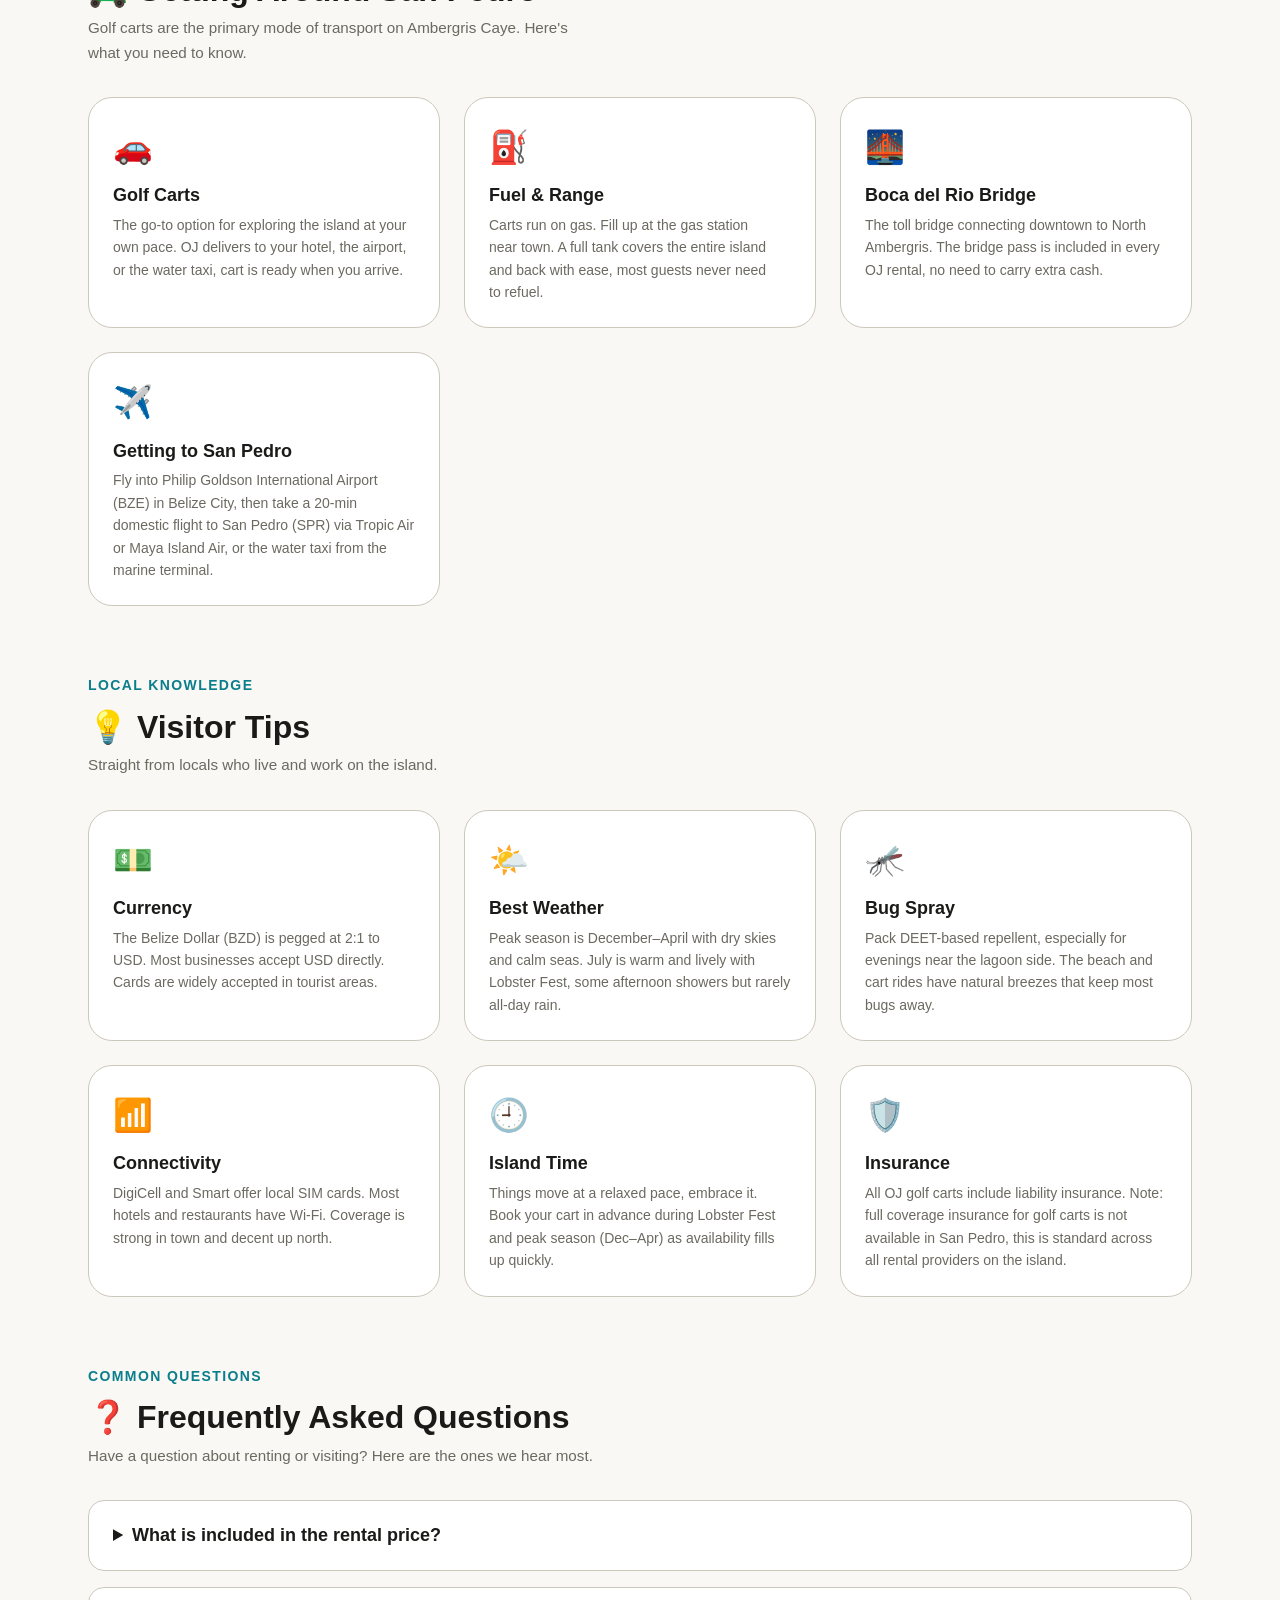
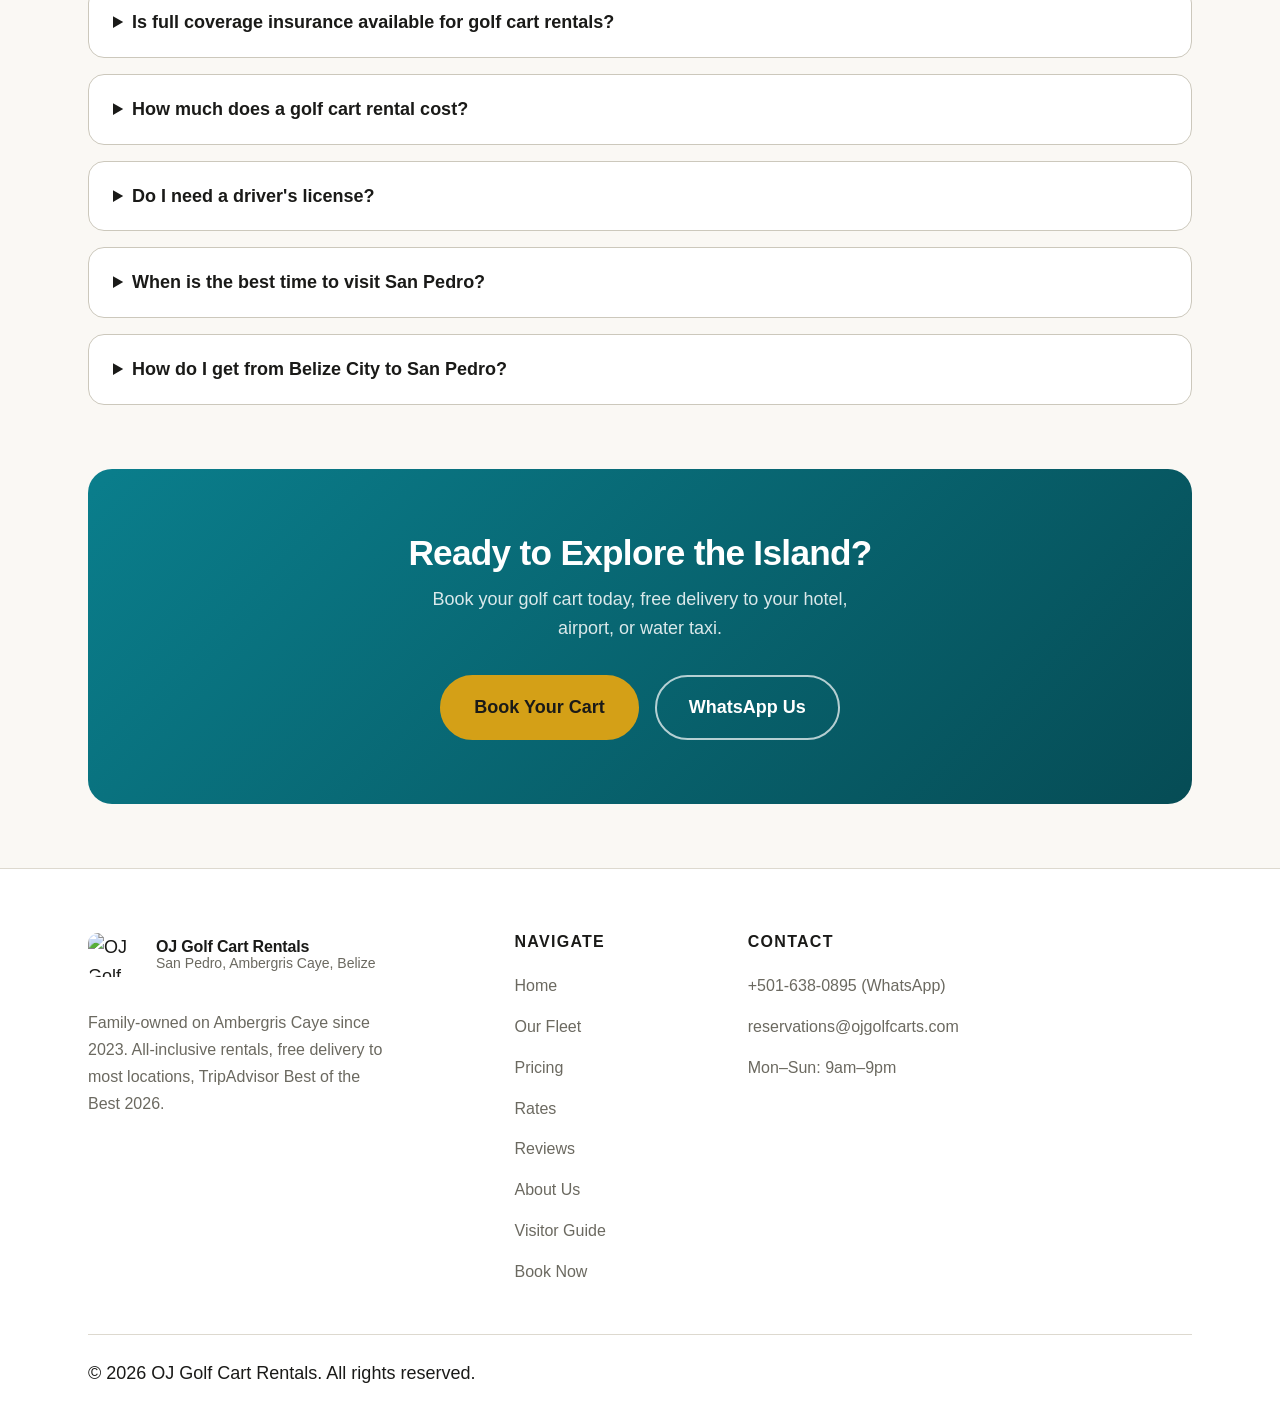
==== commit 88336ecc: "Add Rates page and Rates tab to site navigation Co-authored-by: Perplexity <noreply@perplexity.ai>" ====
--- a/ambergris-caye/index.html
+++ b/ambergris-caye/index.html
@@ -329,6 +329,7 @@
           <li><a href="/">Home</a></li>
           <li><a href="index.html#fleet">Our Fleet</a></li>
           <li><a href="index.html#pricing">Pricing</a></li>
+          <li><a href="/rates">Rates</a></li>
           <li><a href="index.html#reviews">Reviews</a></li>
           <li><a href="/about">About</a></li>
           <li><a href="/visitor-guide" aria-current="page">Visitor Guide</a></li>
@@ -346,6 +347,7 @@
       <a href="/">Home</a>
       <a href="index.html#fleet">Our Fleet</a>
       <a href="index.html#pricing">Pricing</a>
+      <a href="/rates">Rates</a>
       <a href="index.html#reviews">Reviews</a>
       <a href="/about">About Us</a>
       <a href="/visitor-guide">Visitor Guide</a>
@@ -741,6 +743,7 @@
             <li><a href="/">Home</a></li>
             <li><a href="index.html#fleet">Our Fleet</a></li>
             <li><a href="index.html#pricing">Pricing</a></li>
+          <li><a href="/rates">Rates</a></li>
             <li><a href="index.html#reviews">Reviews</a></li>
             <li><a href="/about">About Us</a></li>
             <li><a href="/visitor-guide">Visitor Guide</a></li>
--- a/css/style.css
+++ b/css/style.css
@@ -149,6 +149,15 @@
   color: var(--color-text-muted);
   text-decoration: none;
   transition: color var(--transition-interactive);
+  white-space: nowrap;
+}
+.nav__links a[aria-current="page"] { color: var(--color-primary); font-weight: 600; }
+@media (min-width: 901px) and (max-width: 1180px) {
+  .nav__links { gap: var(--space-4); }
+}
+@media (min-width: 1001px) and (max-width: 1060px) {
+  .nav__links { gap: var(--space-3); }
+  .nav__links a { font-size: 0.875rem; }
 }
 .nav__links a:hover { color: var(--color-primary); }
 .nav__actions {
@@ -1066,6 +1075,11 @@
 }
 
 /* --- Responsive --- */
+@media (max-width: 1000px) {
+  .nav__links { display: none; }
+  .nav__actions .btn { display: none; }
+  .nav__hamburger { display: flex; }
+}
 @media (max-width: 900px) {
   .nav__links { display: none; }
   .nav__actions .btn { display: none; }
@@ -1503,3 +1517,70 @@
   border-radius: var(--radius-2xl);
   overflow: hidden;
 }
+
+/* ===== Rental Rates (booking pages) ===== */
+.rates-section { padding-bottom: 0; }
+.rates-card {
+  background: var(--color-surface);
+  border: 1px solid var(--color-border);
+  border-radius: var(--radius-2xl);
+  overflow: hidden;
+  max-width: 960px;
+  margin: 0 auto;
+}
+.rates-card__head {
+  background: #0F3B47;
+  color: #FFFFFF;
+  text-align: center;
+  padding: var(--space-8) var(--space-6);
+}
+.rates-card__title {
+  font-family: var(--font-display);
+  font-size: var(--text-xl);
+  font-weight: 700;
+  color: #E8B654;
+  margin: 0 0 var(--space-2);
+  letter-spacing: 0.02em;
+  text-transform: uppercase;
+}
+.rates-card__sub { color: #FFFFFF; font-size: var(--text-sm); font-weight: 600; margin: 0 auto var(--space-4); max-width: none; }
+.rates-card__seasons {
+  display: flex; flex-wrap: wrap; justify-content: center; gap: var(--space-2) var(--space-6);
+  margin: 0 auto; max-width: none; font-size: var(--text-xs); font-weight: 700; text-transform: uppercase; letter-spacing: 0.04em; color: #D0EDEF;
+}
+.rates-table-wrap { overflow-x: auto; -webkit-overflow-scrolling: touch; }
+.rates-table { width: 100%; min-width: 520px; border-collapse: collapse; font-size: var(--text-sm); }
+.rates-table th, .rates-table td { padding: var(--space-3) var(--space-4); text-align: center; white-space: nowrap; }
+.rates-table thead tr:first-child th { background: #13808B; color: #FFFFFF; font-weight: 700; font-size: var(--text-base); text-transform: uppercase; letter-spacing: 0.03em; }
+.rates-table thead .rates-table__corner { background: #13808B; font-size: var(--text-xs); text-align: left; vertical-align: middle; }
+.rates-table__sub th { background: #0F3B47; color: #FFFFFF; font-weight: 600; font-size: var(--text-xs); }
+.rates-table tbody th { text-align: left; font-weight: 700; color: var(--color-text); }
+.rates-table tbody td { font-weight: 700; color: var(--color-text); }
+.rates-table tbody tr:nth-child(odd) { background: var(--color-primary-subtle); }
+.rates-table .rates-table__group { border-left: 1px solid var(--color-border); }
+.rates-table thead .rates-table__group { border-left-color: rgba(255,255,255,0.35); }
+.rates-table thead .rates-table__corner, .rates-table tbody th { position: sticky; left: 0; z-index: 1; }
+.rates-table tbody th { background: var(--color-surface); }
+.rates-table tbody tr:nth-child(odd) th { background: var(--color-primary-subtle); }
+.rates-notes { display: grid; grid-template-columns: 1fr 1fr; gap: var(--space-6); padding: var(--space-6) var(--space-6) 0; }
+.rates-notes__title { font-size: var(--text-sm); font-weight: 700; text-transform: uppercase; letter-spacing: 0.04em; color: var(--color-primary); margin: 0 0 var(--space-2); }
+.rates-notes p, .rates-notes__fuel p { font-size: var(--text-sm); color: var(--color-text); margin: 0 0 var(--space-1); max-width: none; }
+.rates-card__delivery { text-align: center; font-size: var(--text-sm); color: var(--color-text); margin: var(--space-5) auto 0; padding: 0 var(--space-6); max-width: none; }
+.rates-holiday {
+  display: flex; flex-direction: column; align-items: center; gap: var(--space-1);
+  background: #E8B654; color: #1A1A18; border-radius: var(--radius-lg);
+  margin: var(--space-5) var(--space-6) 0; padding: var(--space-3) var(--space-4); text-align: center; font-size: var(--text-sm);
+}
+.rates-holiday strong { text-transform: uppercase; letter-spacing: 0.03em; }
+.rates-notes__fuel { padding: var(--space-5) var(--space-6) 0; }
+.rates-card__extended { text-align: center; font-weight: 700; color: var(--color-primary); font-size: var(--text-sm); margin: var(--space-5) auto 0; padding: 0 var(--space-6); max-width: none; }
+.rates-card__actions { display: flex; flex-wrap: wrap; justify-content: center; gap: var(--space-3); padding: var(--space-6); }
+@media (max-width: 640px) {
+  .rates-notes { grid-template-columns: 1fr; gap: var(--space-4); }
+  .rates-table { min-width: 0; font-size: 0.8125rem; }
+  .rates-table th, .rates-table td { padding: var(--space-2) 0.375rem; }
+  .rates-table tbody th, .rates-table__sub th, .rates-table thead .rates-table__corner { white-space: normal; }
+  .rates-table thead tr:first-child th { font-size: 0.875rem; }
+  .rates-table tbody th { padding-left: var(--space-3); }
+  .rates-card__actions .btn { width: 100%; justify-content: center; }
+}
